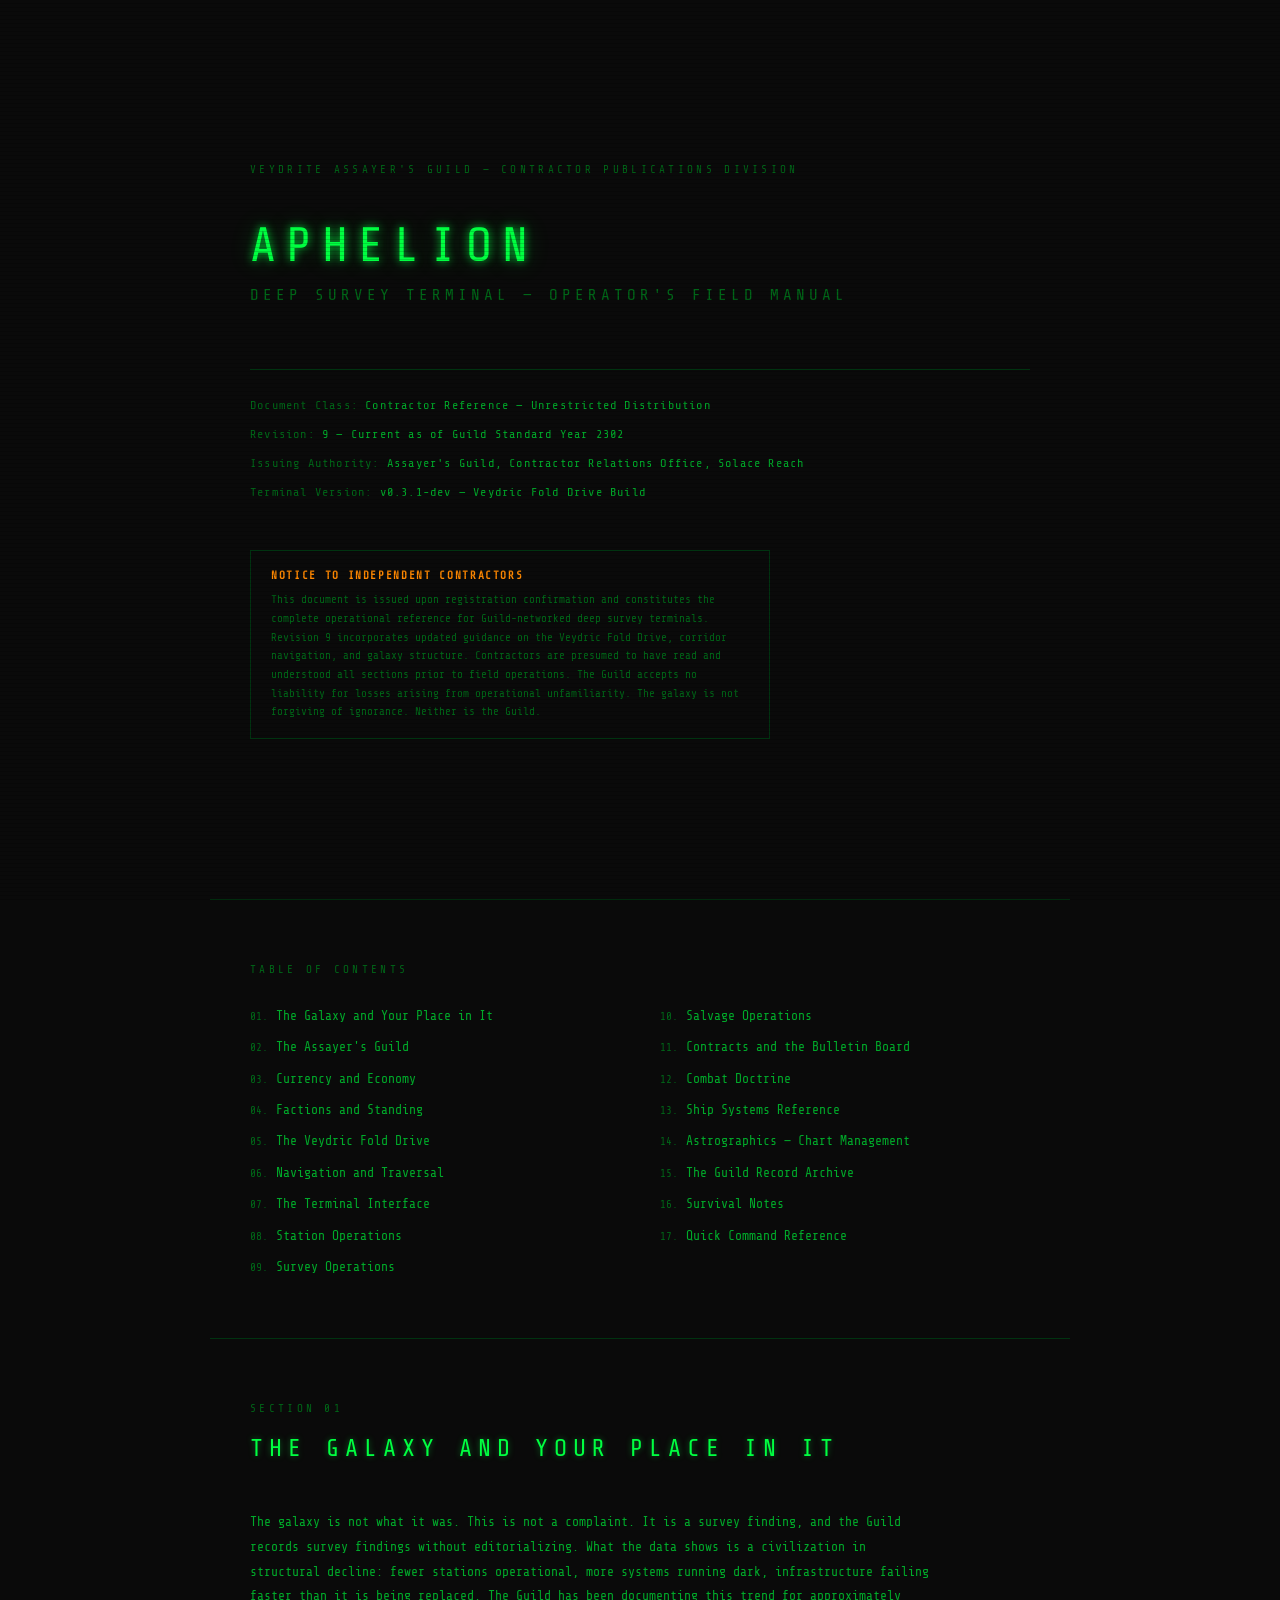
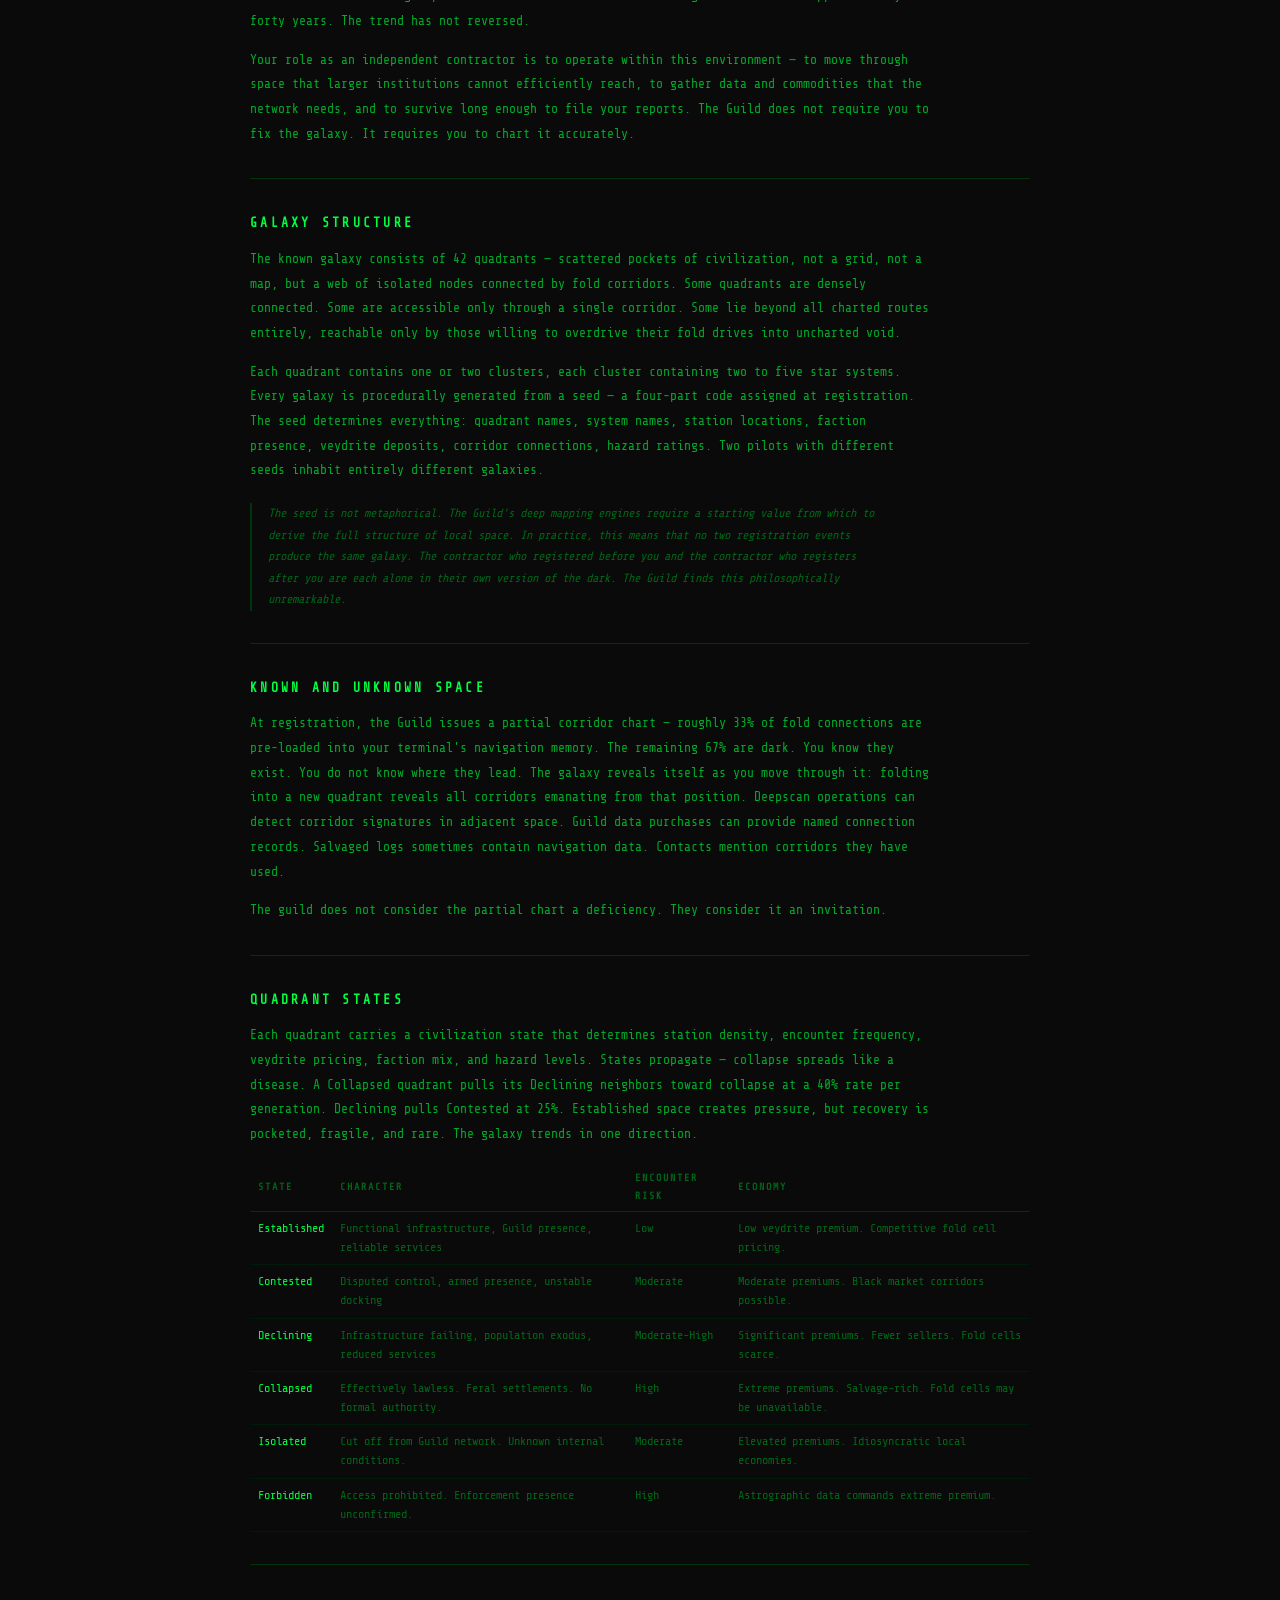
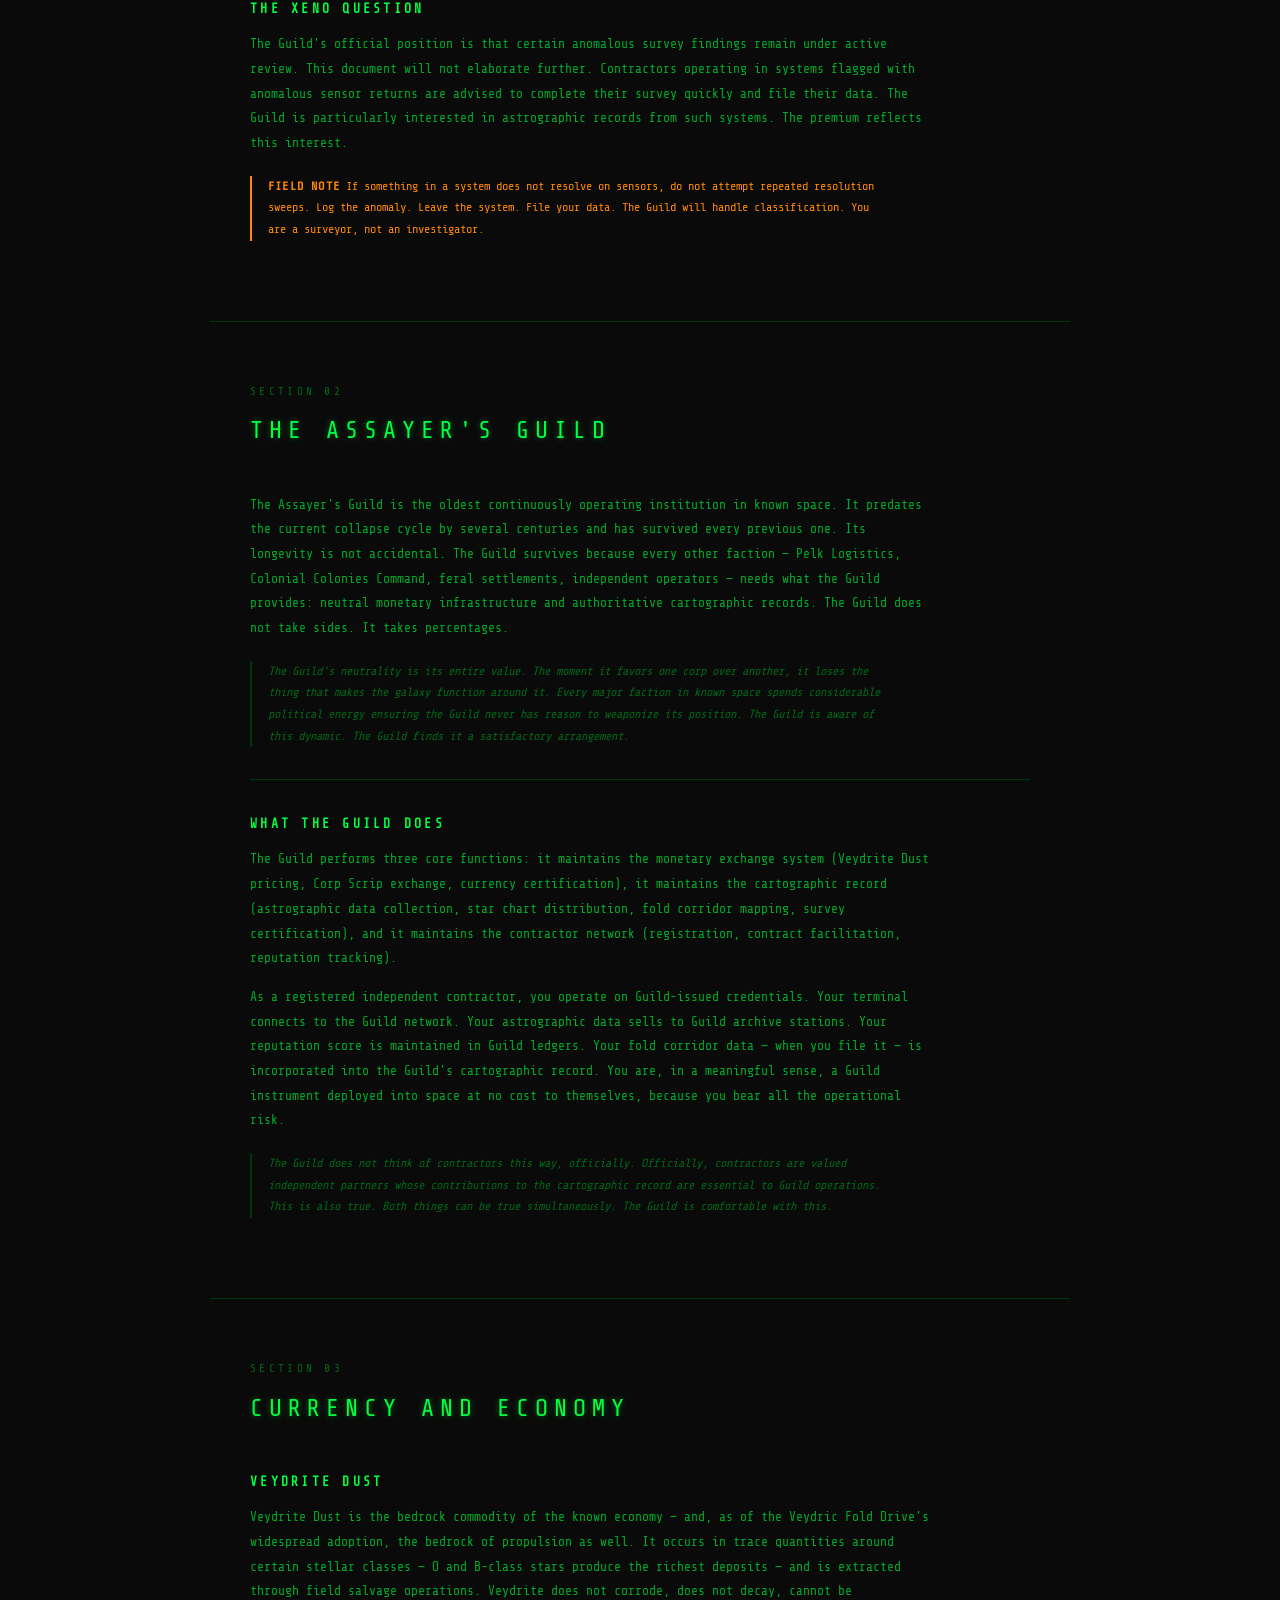
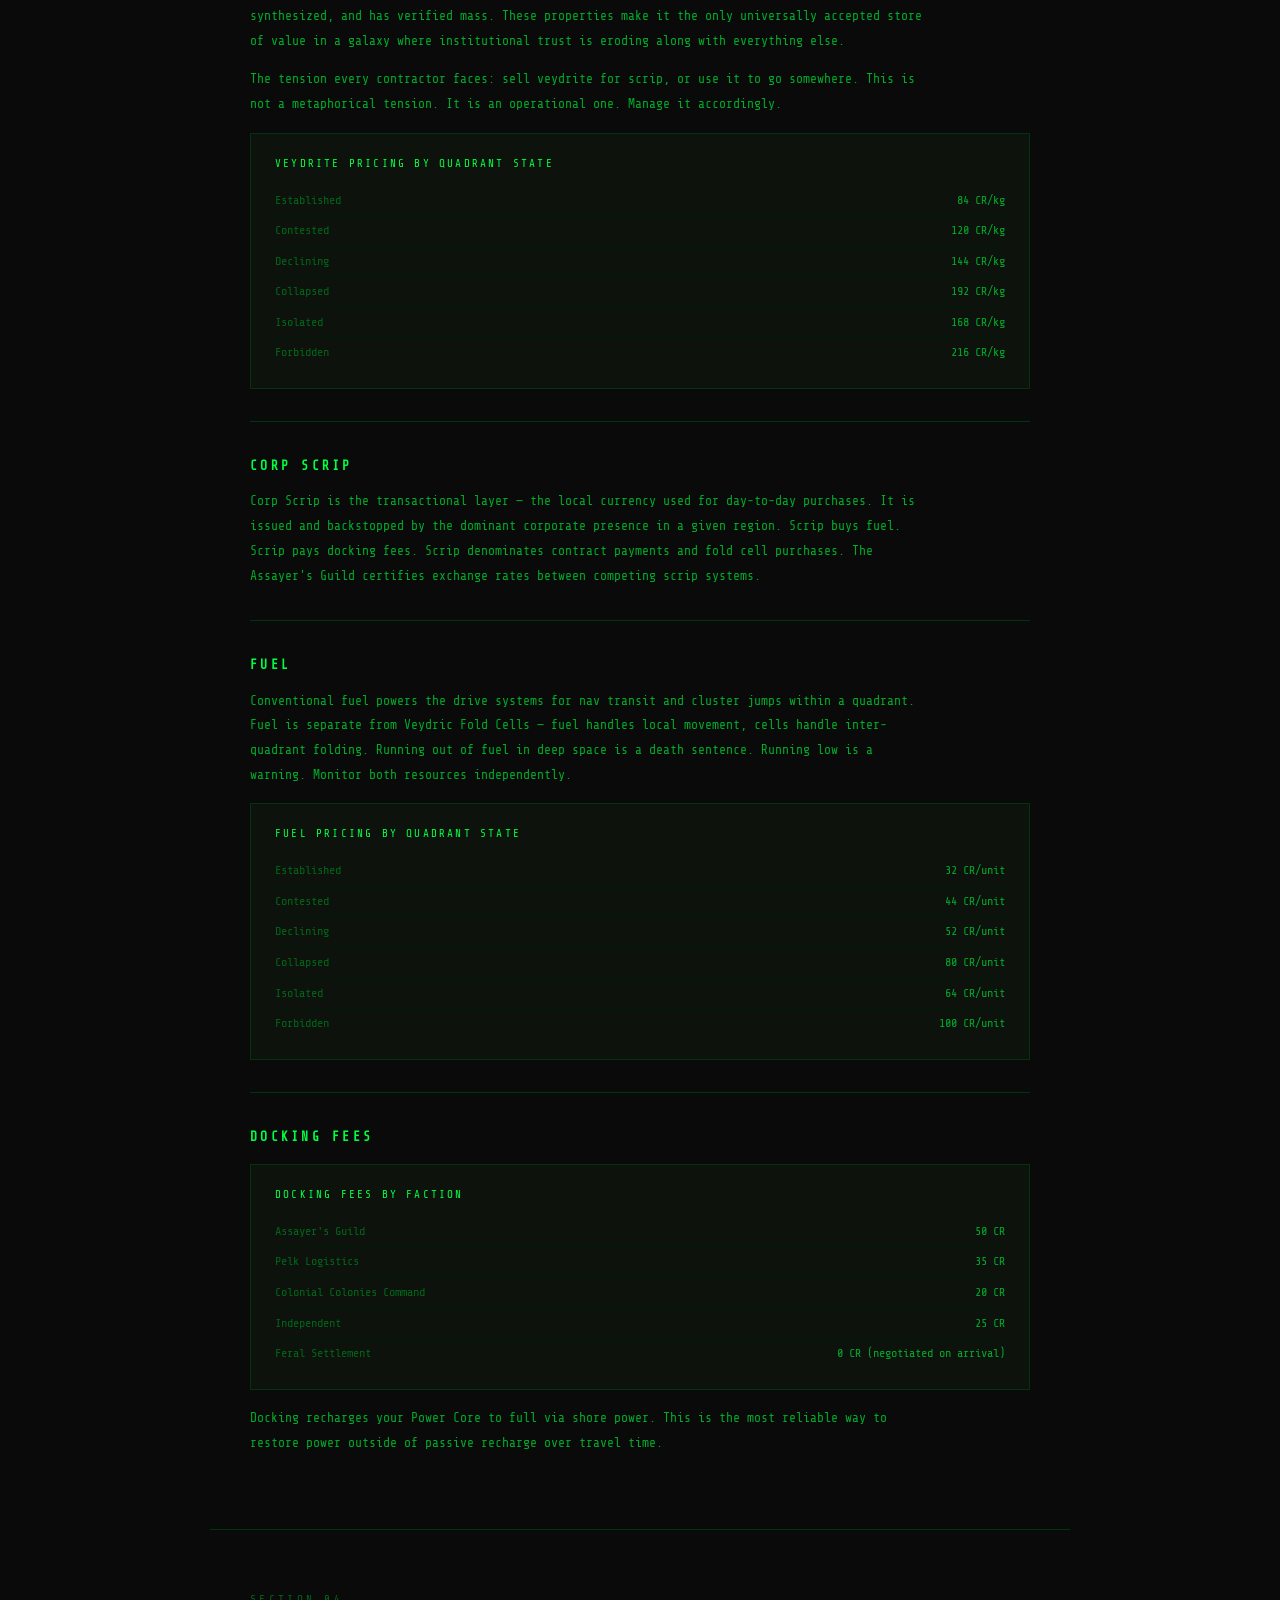
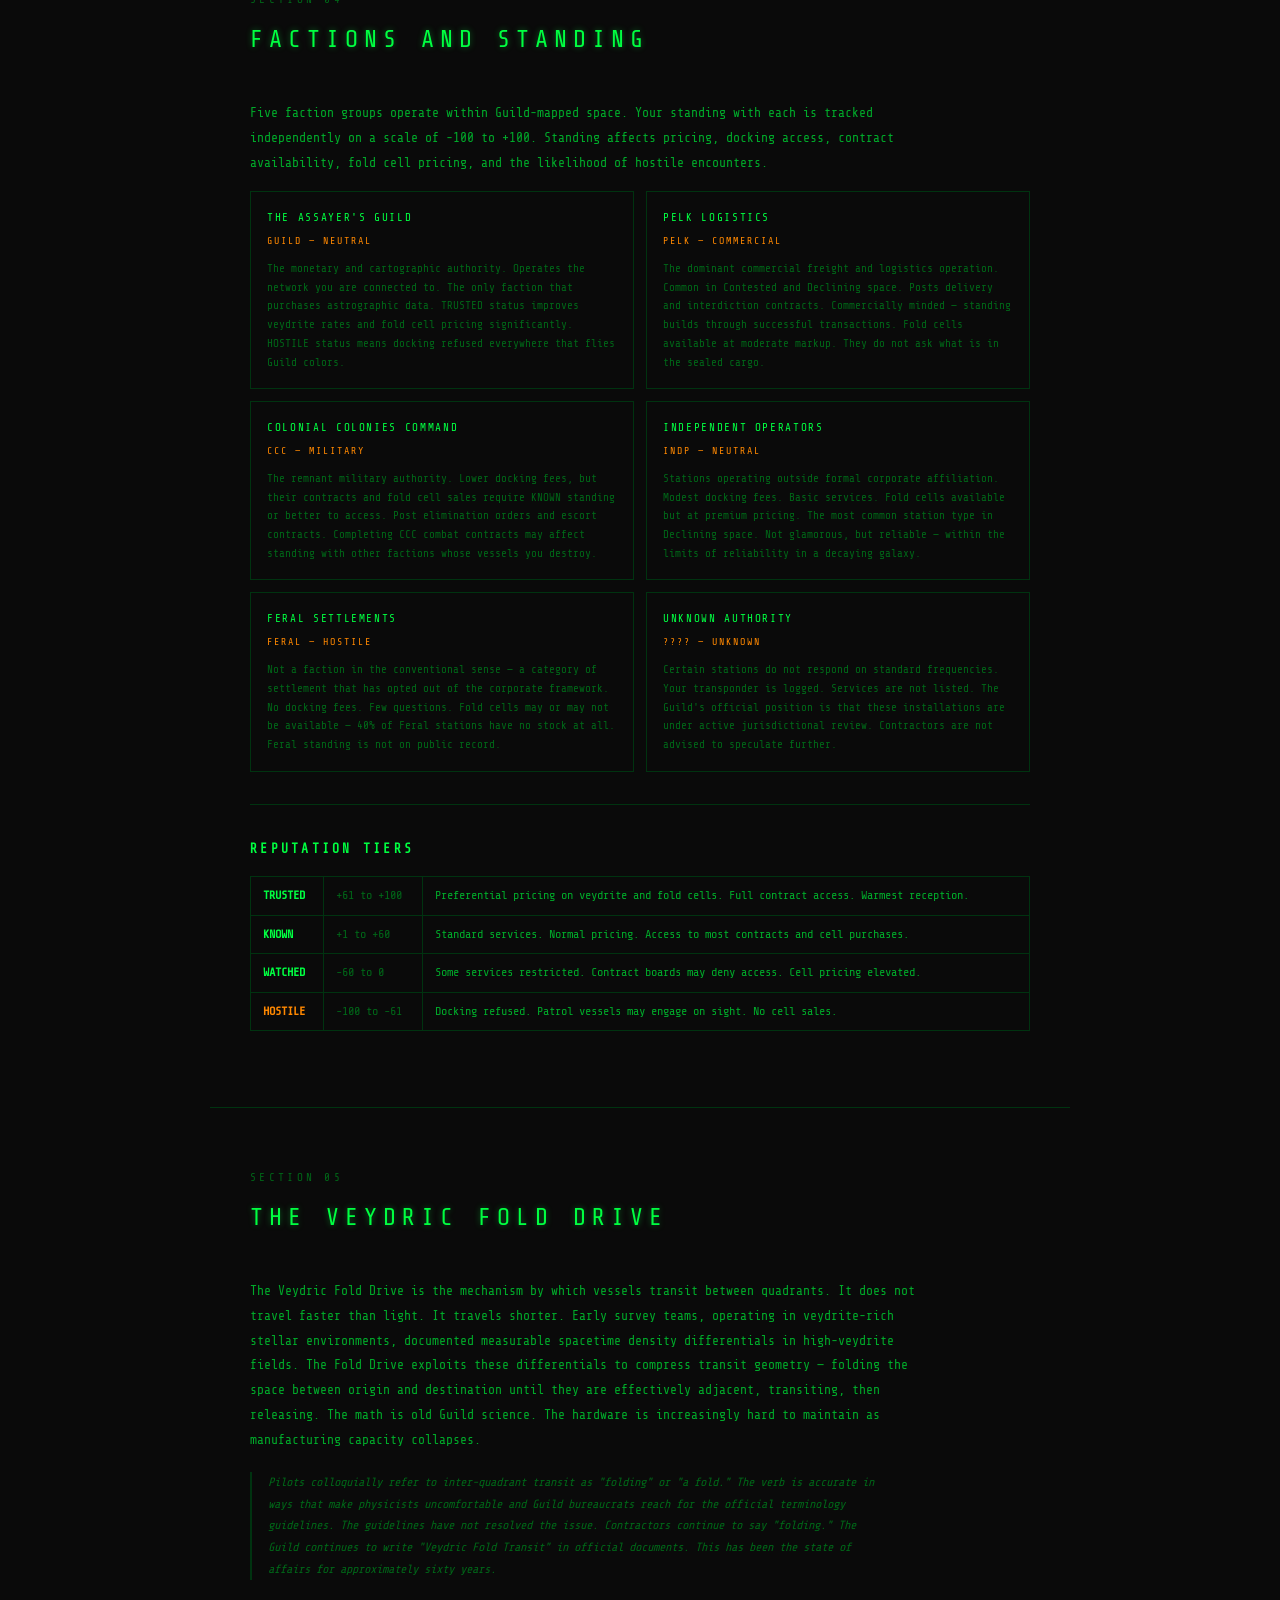
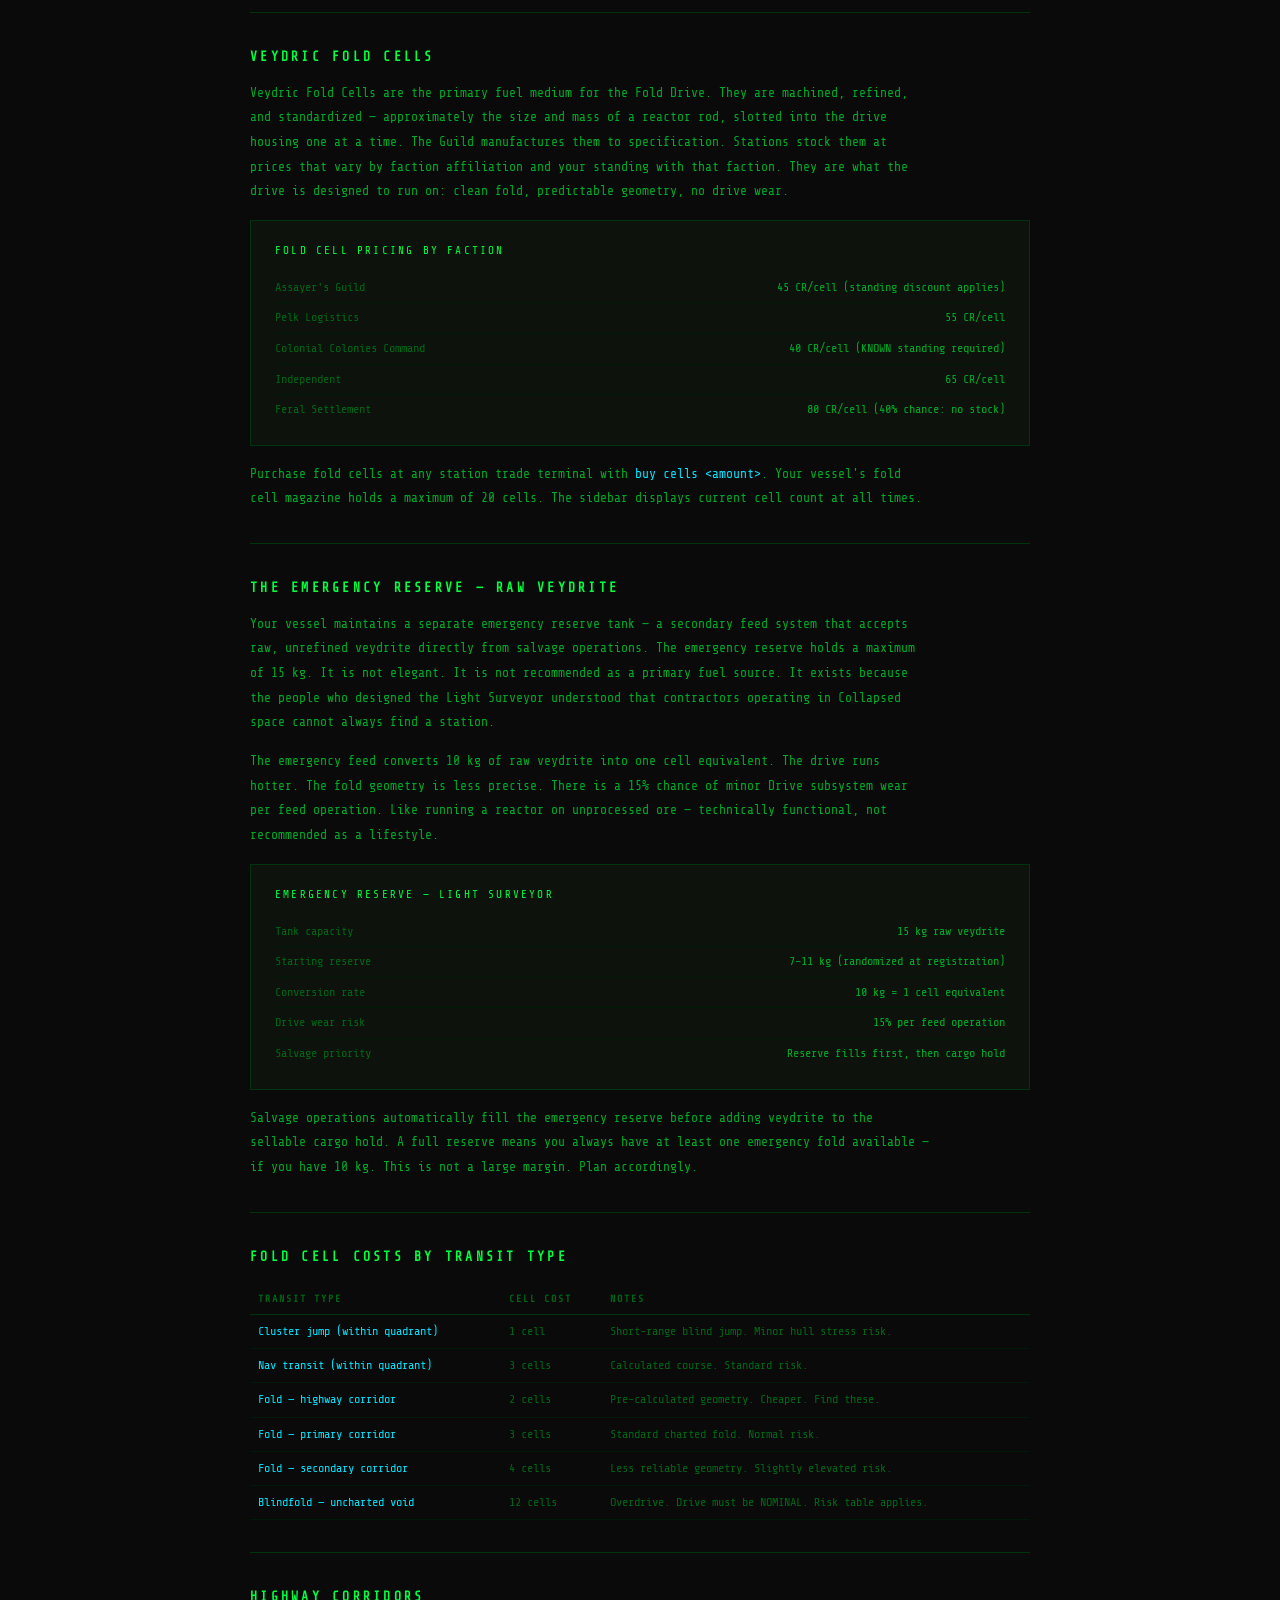
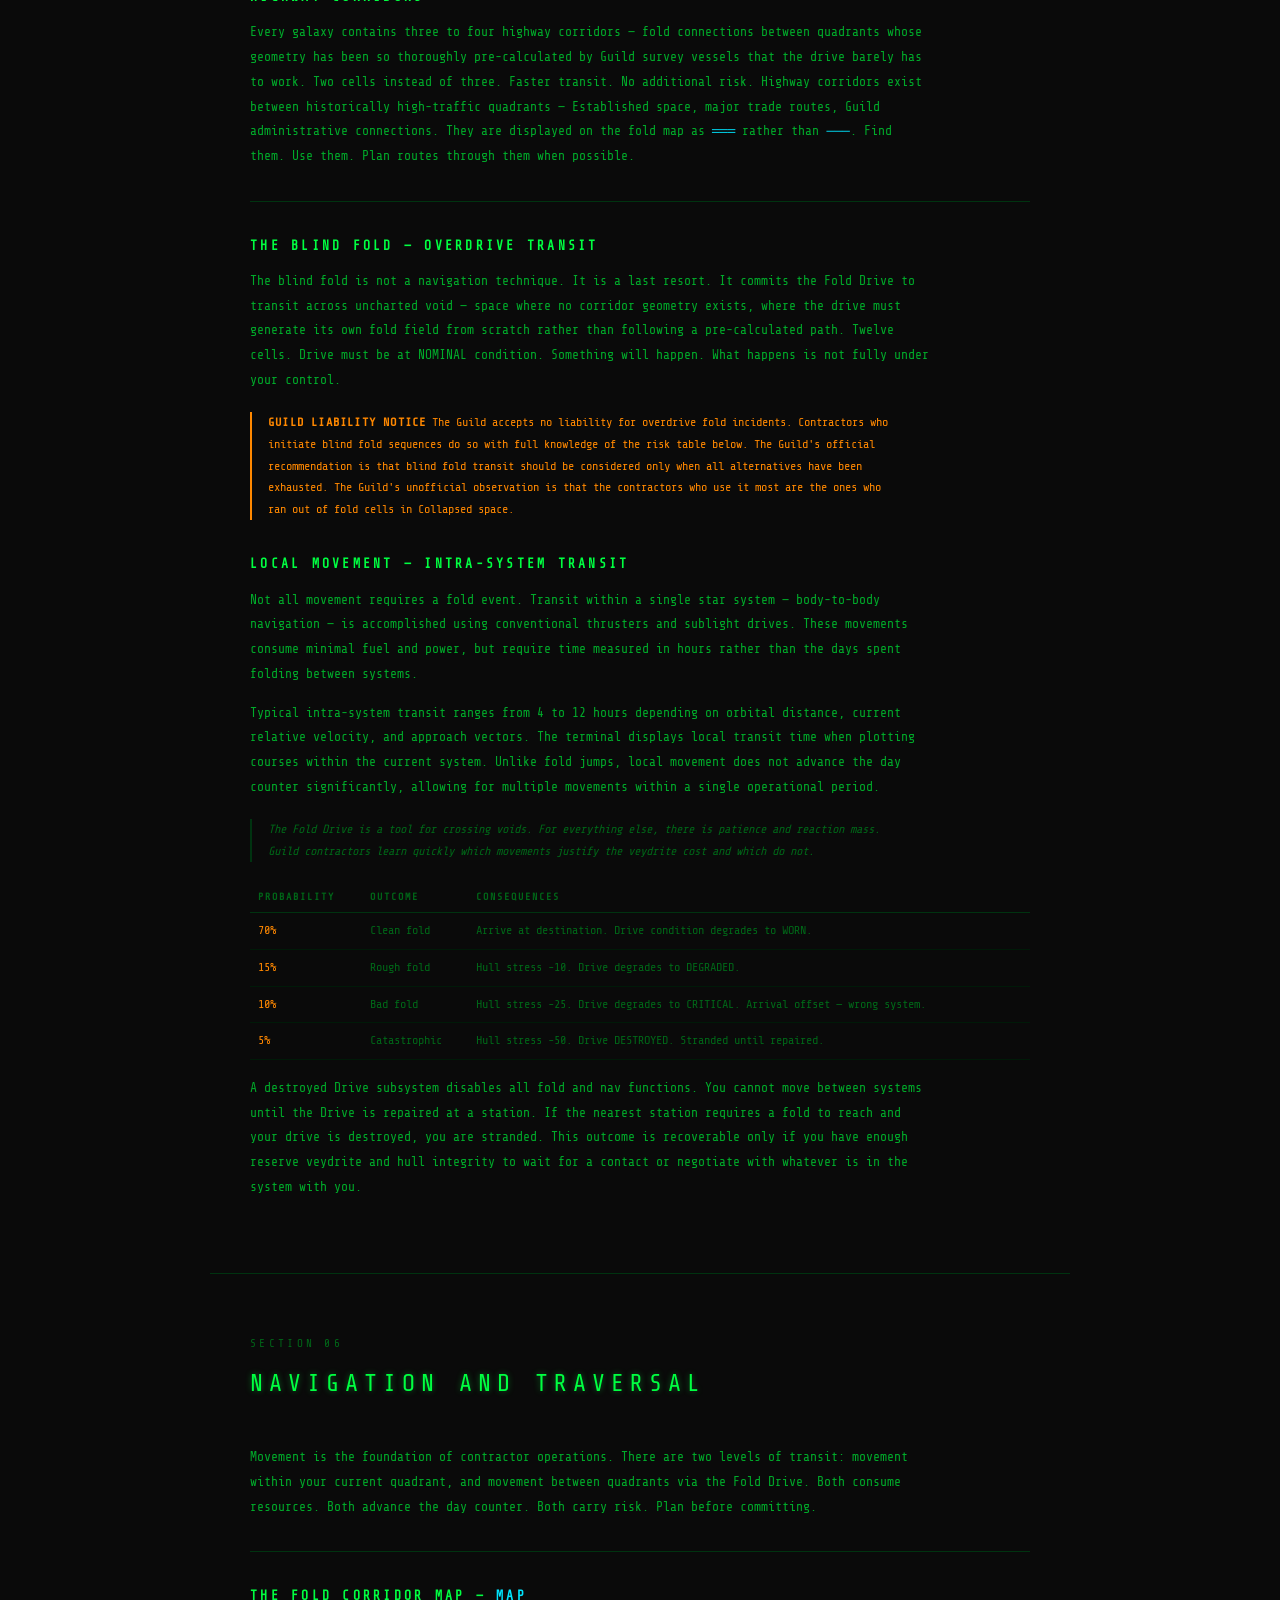
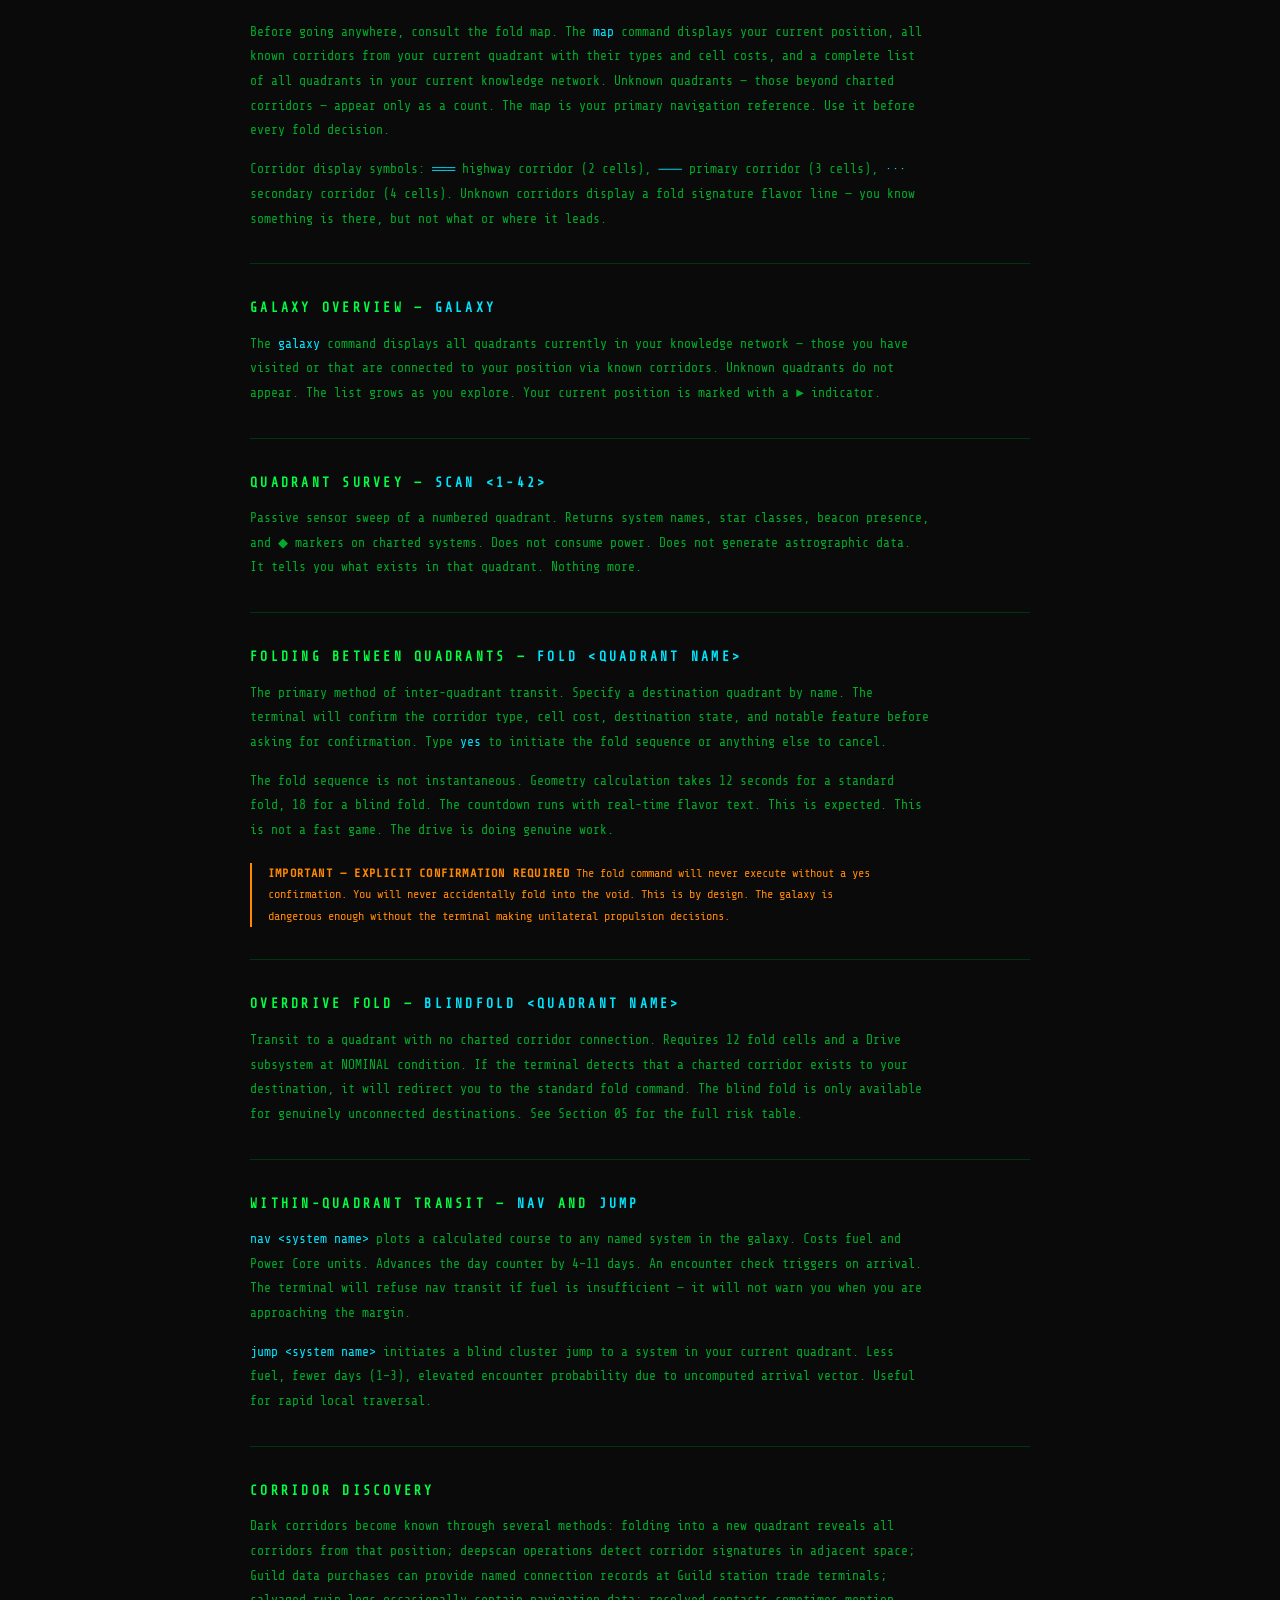
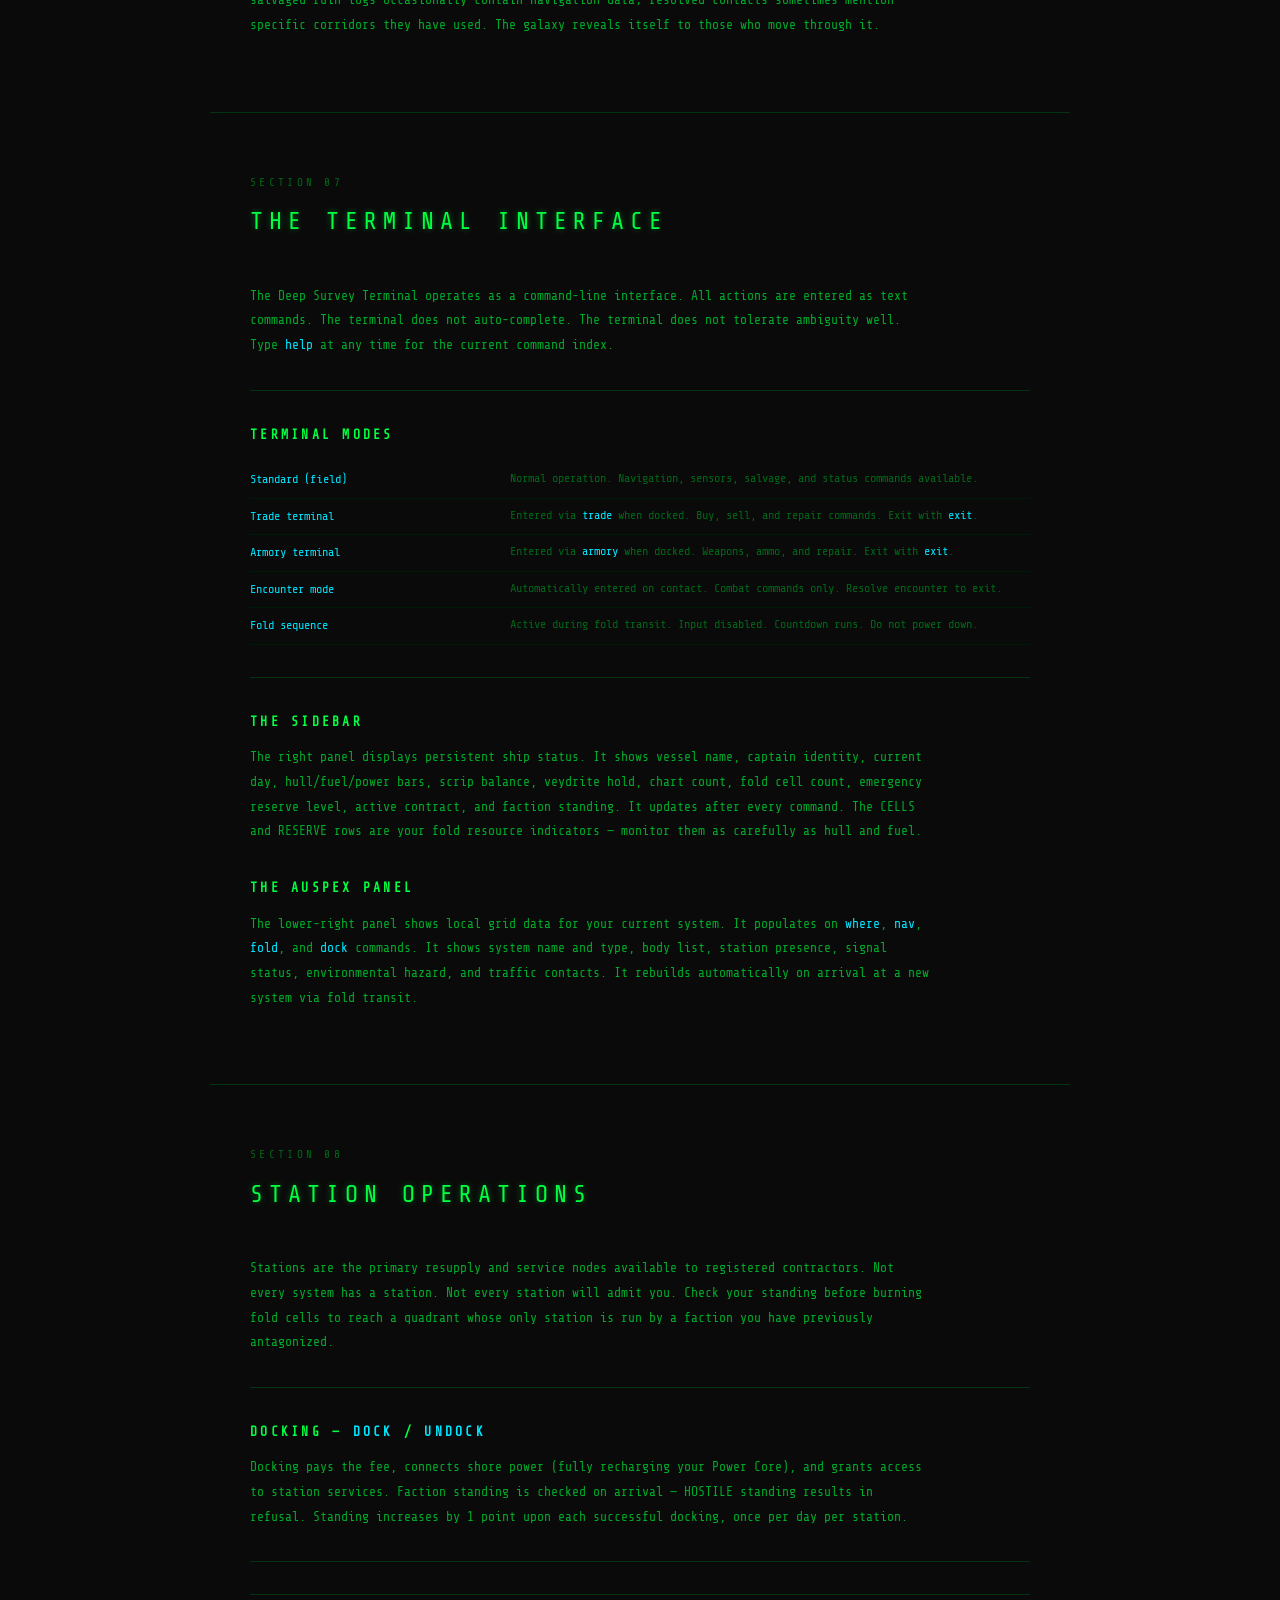
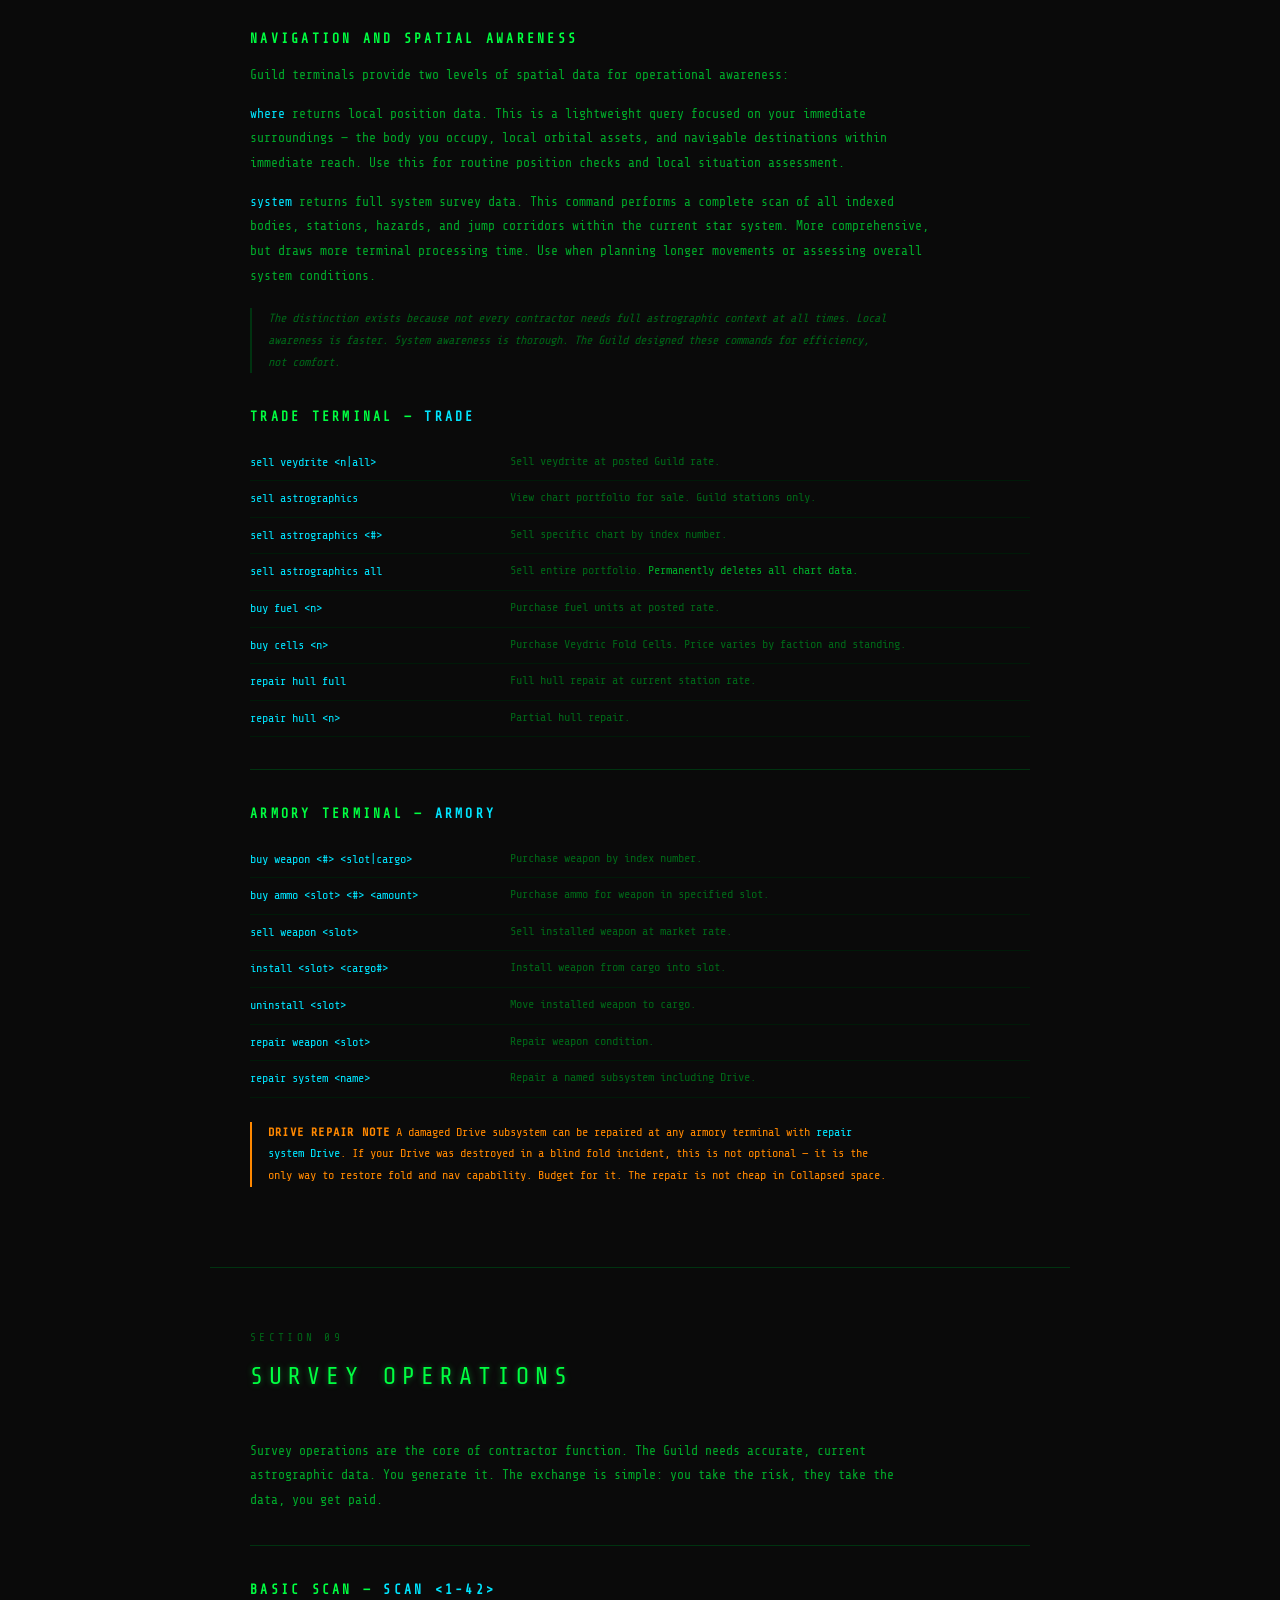
==== manual.html @ 3d6079e5 "Update manual.html" ====
<!DOCTYPE html>
<html lang="en">
<head>
  <meta charset="UTF-8">
  <meta name="viewport" content="width=device-width, initial-scale=1.0">
  <title>APHELION — Deep Survey Operator's Field Manual</title>
  <link rel="preconnect" href="https://fonts.googleapis.com">
  <link rel="icon" type="image/png" href="https://t1ckles.github.io/aphelion/flavicon.png">
  <link href="https://fonts.googleapis.com/css2?family=Share+Tech+Mono&family=Share+Tech&display=swap" rel="stylesheet">
  <style>
    :root {
      --green:       #00ff41;
      --green-mid:   #00aa2a;
      --green-dim:   #006618;
      --green-dark:  #003310;
      --green-deep:  #001a08;
      --orange:      #ff8800;
      --cyan:        #00e5ff;
      --white:       #ffffff;
      --bg:          #0a0a0a;
      --bg-card:     #0d120d;
    }

    * { margin: 0; padding: 0; box-sizing: border-box; }

    html { scroll-behavior: smooth; }

    body {
      background: var(--bg);
      color: var(--green-mid);
      font-family: 'Share Tech Mono', 'Courier New', monospace;
      font-size: 14px;
      line-height: 1.8;
      padding: 0;
      animation: flicker 12s infinite;
    }

    @keyframes flicker {
      0%,91%,95%,100% { opacity: 1; }
      92% { opacity: 0.96; }
      94% { opacity: 0.98; }
    }

    body::after {
      content: '';
      position: fixed;
      top: 0; left: 0;
      width: 100%; height: 100%;
      pointer-events: none;
      z-index: 9999;
      background: repeating-linear-gradient(
        to bottom,
        transparent 0px, transparent 3px,
        rgba(0,0,0,0.15) 3px, rgba(0,0,0,0.15) 4px
      );
    }

    .page {
      max-width: 860px;
      margin: 0 auto;
      padding: 60px 40px;
    }

    .cover {
      min-height: 100vh;
      display: flex;
      flex-direction: column;
      justify-content: center;
      align-items: flex-start;
      border-bottom: 1px solid var(--green-dark);
      padding: 80px 40px;
      max-width: 860px;
      margin: 0 auto;
    }

    .cover-seal {
      font-size: 11px;
      letter-spacing: 0.3em;
      color: var(--green-dim);
      margin-bottom: 40px;
      text-transform: uppercase;
    }

    .cover-title {
      font-size: 48px;
      letter-spacing: 10px;
      color: var(--green);
      text-shadow:
        0 0 8px rgba(0,255,65,0.8),
        0 0 24px rgba(0,255,65,0.3);
      margin-bottom: 8px;
      line-height: 1.1;
    }

    .cover-subtitle {
      font-size: 16px;
      letter-spacing: 4px;
      color: var(--green-dim);
      margin-bottom: 60px;
    }

    .cover-meta {
      border-top: 1px solid var(--green-dark);
      padding-top: 24px;
      width: 100%;
    }

    .cover-meta p {
      font-size: 12px;
      color: var(--green-dim);
      letter-spacing: 0.1em;
      margin-bottom: 6px;
    }

    .cover-meta p span { color: var(--green-mid); }

    .cover-warning {
      margin-top: 40px;
      border: 1px solid var(--green-dark);
      padding: 16px 20px;
      font-size: 11px;
      color: var(--green-dim);
      line-height: 1.7;
      max-width: 520px;
    }

    .cover-warning strong {
      color: var(--orange);
      display: block;
      margin-bottom: 6px;
      letter-spacing: 0.15em;
    }

    .toc {
      border-bottom: 1px solid var(--green-dark);
      padding: 60px 40px;
      max-width: 860px;
      margin: 0 auto;
    }

    .toc-title {
      font-size: 11px;
      letter-spacing: 0.3em;
      color: var(--green-dim);
      margin-bottom: 24px;
    }

    .toc-list {
      list-style: none;
      columns: 2;
      column-gap: 40px;
    }

    .toc-list li { margin-bottom: 8px; }

    .toc-list a {
      color: var(--green-mid);
      text-decoration: none;
      font-size: 13px;
      display: flex;
      align-items: baseline;
      gap: 8px;
      transition: color 0.2s;
    }

    .toc-list a:hover { color: var(--green); }

    .toc-list .toc-num {
      color: var(--green-dim);
      font-size: 11px;
      flex-shrink: 0;
    }

    .section {
      max-width: 860px;
      margin: 0 auto;
      padding: 60px 40px;
      border-bottom: 1px solid var(--green-dark);
    }

    .section-header { margin-bottom: 40px; }

    .section-num {
      font-size: 11px;
      letter-spacing: 0.3em;
      color: var(--green-dim);
      margin-bottom: 8px;
    }

    .section-title {
      font-size: 24px;
      letter-spacing: 6px;
      color: var(--green);
      text-shadow: 0 0 6px rgba(0,255,65,0.4);
    }

    .section-divider {
      border-top: 1px solid var(--green-dark);
      margin: 32px 0;
    }

    h3 {
      font-size: 13px;
      letter-spacing: 0.25em;
      color: var(--green);
      margin: 32px 0 12px;
      text-transform: uppercase;
    }

    h4 {
      font-size: 12px;
      letter-spacing: 0.15em;
      color: var(--orange);
      margin: 24px 0 8px;
      text-transform: uppercase;
    }

    p {
      color: var(--green-mid);
      margin-bottom: 14px;
      font-size: 13px;
      line-height: 1.9;
      max-width: 680px;
    }

    .lore {
      color: var(--green-dim);
      font-style: italic;
      border-left: 2px solid var(--green-dark);
      padding-left: 16px;
      margin: 20px 0;
      font-size: 12px;
      line-height: 1.8;
      max-width: 640px;
    }

    .warning {
      color: var(--orange);
      border-left: 2px solid var(--orange);
      padding-left: 16px;
      margin: 20px 0;
      font-size: 12px;
      line-height: 1.8;
      max-width: 640px;
    }

    .warning strong { color: var(--orange); letter-spacing: 0.1em; }

    .cmd-table {
      width: 100%;
      border-collapse: collapse;
      margin: 16px 0 24px;
      font-size: 12px;
    }

    .cmd-table tr { border-bottom: 1px solid var(--green-deep); }

    .cmd-table td {
      padding: 7px 0;
      vertical-align: top;
    }

    .cmd-table .cmd {
      color: var(--cyan);
      width: 260px;
      padding-right: 20px;
      white-space: nowrap;
    }

    .cmd-table .desc {
      color: var(--green-dim);
      line-height: 1.6;
    }

    .cmd-table .desc em {
      color: var(--green-mid);
      font-style: normal;
    }

    .stat-block {
      background: var(--bg-card);
      border: 1px solid var(--green-dark);
      padding: 20px 24px;
      margin: 16px 0;
      font-size: 12px;
    }

    .stat-block .stat-title {
      color: var(--green);
      letter-spacing: 0.2em;
      font-size: 11px;
      margin-bottom: 12px;
      text-transform: uppercase;
    }

    .stat-row {
      display: flex;
      justify-content: space-between;
      padding: 4px 0;
      border-bottom: 1px solid var(--green-deep);
      color: var(--green-dim);
    }

    .stat-row:last-child { border-bottom: none; }
    .stat-row span:last-child { color: var(--green-mid); }

    .faction-grid {
      display: grid;
      grid-template-columns: 1fr 1fr;
      gap: 12px;
      margin: 16px 0;
    }

    .faction-card {
      border: 1px solid var(--green-dark);
      padding: 16px;
      font-size: 12px;
    }

    .faction-card .faction-name {
      color: var(--green);
      letter-spacing: 0.15em;
      font-size: 11px;
      margin-bottom: 4px;
      text-transform: uppercase;
    }

    .faction-card .faction-short {
      color: var(--orange);
      font-size: 10px;
      letter-spacing: 0.2em;
      margin-bottom: 10px;
    }

    .faction-card p {
      font-size: 11px;
      color: var(--green-dim);
      margin: 0;
      max-width: none;
      line-height: 1.7;
    }

    .rep-table {
      width: 100%;
      border-collapse: collapse;
      margin: 16px 0;
      font-size: 12px;
    }

    .rep-table td {
      padding: 8px 12px;
      border: 1px solid var(--green-dark);
      vertical-align: top;
    }

    .rep-table .rep-tier { color: var(--green); font-weight: bold; }
    .rep-table .rep-range { color: var(--green-dim); }
    .rep-table .rep-effect { color: var(--green-mid); }

    .ammo-table {
      width: 100%;
      border-collapse: collapse;
      margin: 16px 0;
      font-size: 12px;
    }

    .ammo-table th {
      text-align: left;
      color: var(--green-dim);
      font-size: 10px;
      letter-spacing: 0.2em;
      padding: 6px 8px;
      border-bottom: 1px solid var(--green-dark);
      text-transform: uppercase;
    }

    .ammo-table td {
      padding: 7px 8px;
      border-bottom: 1px solid var(--green-deep);
      color: var(--green-dim);
      vertical-align: top;
    }

    .ammo-table td:first-child { color: var(--cyan); }

    .state-table {
      width: 100%;
      border-collapse: collapse;
      margin: 16px 0;
      font-size: 12px;
    }

    .state-table th {
      text-align: left;
      color: var(--green-dim);
      font-size: 10px;
      letter-spacing: 0.2em;
      padding: 6px 8px;
      border-bottom: 1px solid var(--green-dark);
      text-transform: uppercase;
    }

    .state-table td {
      padding: 7px 8px;
      border-bottom: 1px solid var(--green-deep);
      color: var(--green-dim);
      vertical-align: top;
      line-height: 1.6;
    }

    .state-table td:first-child { color: var(--green); }

    .fold-table {
      width: 100%;
      border-collapse: collapse;
      margin: 16px 0;
      font-size: 12px;
    }

    .fold-table th {
      text-align: left;
      color: var(--green-dim);
      font-size: 10px;
      letter-spacing: 0.2em;
      padding: 6px 8px;
      border-bottom: 1px solid var(--green-dark);
      text-transform: uppercase;
    }

    .fold-table td {
      padding: 7px 8px;
      border-bottom: 1px solid var(--green-deep);
      color: var(--green-dim);
      vertical-align: top;
      line-height: 1.6;
    }

    .fold-table td:first-child { color: var(--cyan); }

    .risk-table {
      width: 100%;
      border-collapse: collapse;
      margin: 16px 0;
      font-size: 12px;
    }

    .risk-table th {
      text-align: left;
      color: var(--green-dim);
      font-size: 10px;
      letter-spacing: 0.2em;
      padding: 6px 8px;
      border-bottom: 1px solid var(--green-dark);
      text-transform: uppercase;
    }

    .risk-table td {
      padding: 7px 8px;
      border-bottom: 1px solid var(--green-deep);
      color: var(--green-dim);
      vertical-align: top;
    }

    .risk-table td:first-child { color: var(--orange); }

    .manual-footer {
      max-width: 860px;
      margin: 0 auto;
      padding: 40px 40px;
      font-size: 11px;
      color: var(--green-dark);
      letter-spacing: 0.1em;
      line-height: 2;
    }

    code {
      color: var(--cyan);
      font-family: 'Share Tech Mono', monospace;
    }

    [id] { scroll-margin-top: 40px; }
  </style>
</head>
<body>

<!-- ═══════════════════════════════════════════ COVER -->

<div class="cover">
  <div class="cover-seal">VEYDRITE ASSAYER'S GUILD — CONTRACTOR PUBLICATIONS DIVISION</div>
  <div class="cover-title">APHELION</div>
  <div class="cover-subtitle">DEEP SURVEY TERMINAL — OPERATOR'S FIELD MANUAL</div>
  <div class="cover-meta">
    <p>Document Class: <span>Contractor Reference — Unrestricted Distribution</span></p>
    <p>Revision: <span>9 — Current as of Guild Standard Year 2302</span></p>
    <p>Issuing Authority: <span>Assayer's Guild, Contractor Relations Office, Solace Reach</span></p>
    <p>Terminal Version: <span>v0.3.1-dev — Veydric Fold Drive Build</span></p>
  </div>
  <div class="cover-warning">
    <strong>NOTICE TO INDEPENDENT CONTRACTORS</strong>
    This document is issued upon registration confirmation and constitutes the complete operational reference for Guild-networked deep survey terminals. Revision 9 incorporates updated guidance on the Veydric Fold Drive, corridor navigation, and galaxy structure. Contractors are presumed to have read and understood all sections prior to field operations. The Guild accepts no liability for losses arising from operational unfamiliarity. The galaxy is not forgiving of ignorance. Neither is the Guild.
  </div>
</div>

<!-- ═══════════════════════════════════════════ TOC -->

<div class="toc">
  <div class="toc-title">TABLE OF CONTENTS</div>
  <ul class="toc-list">
    <li><a href="#s1"><span class="toc-num">01.</span> The Galaxy and Your Place in It</a></li>
    <li><a href="#s2"><span class="toc-num">02.</span> The Assayer's Guild</a></li>
    <li><a href="#s3"><span class="toc-num">03.</span> Currency and Economy</a></li>
    <li><a href="#s4"><span class="toc-num">04.</span> Factions and Standing</a></li>
    <li><a href="#s5"><span class="toc-num">05.</span> The Veydric Fold Drive</a></li>
    <li><a href="#s6"><span class="toc-num">06.</span> Navigation and Traversal</a></li>
    <li><a href="#s7"><span class="toc-num">07.</span> The Terminal Interface</a></li>
    <li><a href="#s8"><span class="toc-num">08.</span> Station Operations</a></li>
    <li><a href="#s9"><span class="toc-num">09.</span> Survey Operations</a></li>
    <li><a href="#s10"><span class="toc-num">10.</span> Salvage Operations</a></li>
    <li><a href="#s11"><span class="toc-num">11.</span> Contracts and the Bulletin Board</a></li>
    <li><a href="#s12"><span class="toc-num">12.</span> Combat Doctrine</a></li>
    <li><a href="#s13"><span class="toc-num">13.</span> Ship Systems Reference</a></li>
    <li><a href="#s14"><span class="toc-num">14.</span> Astrographics — Chart Management</a></li>
    <li><a href="#s15"><span class="toc-num">15.</span> The Guild Record Archive</a></li>
    <li><a href="#s16"><span class="toc-num">16.</span> Survival Notes</a></li>
    <li><a href="#s17"><span class="toc-num">17.</span> Quick Command Reference</a></li>
  </ul>
</div>

<!-- ═══════════════════════════════════════════ S1: THE GALAXY -->

<div class="section" id="s1">
  <div class="section-header">
    <div class="section-num">SECTION 01</div>
    <div class="section-title">THE GALAXY AND YOUR PLACE IN IT</div>
  </div>

  <p>The galaxy is not what it was. This is not a complaint. It is a survey finding, and the Guild records survey findings without editorializing. What the data shows is a civilization in structural decline: fewer stations operational, more systems running dark, infrastructure failing faster than it is being replaced. The Guild has been documenting this trend for approximately forty years. The trend has not reversed.</p>

  <p>Your role as an independent contractor is to operate within this environment — to move through space that larger institutions cannot efficiently reach, to gather data and commodities that the network needs, and to survive long enough to file your reports. The Guild does not require you to fix the galaxy. It requires you to chart it accurately.</p>

  <div class="section-divider"></div>

  <h3>Galaxy Structure</h3>

  <p>The known galaxy consists of 42 quadrants — scattered pockets of civilization, not a grid, not a map, but a web of isolated nodes connected by fold corridors. Some quadrants are densely connected. Some are accessible only through a single corridor. Some lie beyond all charted routes entirely, reachable only by those willing to overdrive their fold drives into uncharted void.</p>

  <p>Each quadrant contains one or two clusters, each cluster containing two to five star systems. Every galaxy is procedurally generated from a seed — a four-part code assigned at registration. The seed determines everything: quadrant names, system names, station locations, faction presence, veydrite deposits, corridor connections, hazard ratings. Two pilots with different seeds inhabit entirely different galaxies.</p>

  <div class="lore">The seed is not metaphorical. The Guild's deep mapping engines require a starting value from which to derive the full structure of local space. In practice, this means that no two registration events produce the same galaxy. The contractor who registered before you and the contractor who registers after you are each alone in their own version of the dark. The Guild finds this philosophically unremarkable.</div>

  <div class="section-divider"></div>

  <h3>Known and Unknown Space</h3>

  <p>At registration, the Guild issues a partial corridor chart — roughly 33% of fold connections are pre-loaded into your terminal's navigation memory. The remaining 67% are dark. You know they exist. You do not know where they lead. The galaxy reveals itself as you move through it: folding into a new quadrant reveals all corridors emanating from that position. Deepscan operations can detect corridor signatures in adjacent space. Guild data purchases can provide named connection records. Salvaged logs sometimes contain navigation data. Contacts mention corridors they have used.</p>

  <p>The guild does not consider the partial chart a deficiency. They consider it an invitation.</p>

  <div class="section-divider"></div>

  <h3>Quadrant States</h3>

  <p>Each quadrant carries a civilization state that determines station density, encounter frequency, veydrite pricing, faction mix, and hazard levels. States propagate — collapse spreads like a disease. A Collapsed quadrant pulls its Declining neighbors toward collapse at a 40% rate per generation. Declining pulls Contested at 25%. Established space creates pressure, but recovery is pocketed, fragile, and rare. The galaxy trends in one direction.</p>

  <table class="state-table">
    <tr>
      <th>State</th><th>Character</th><th>Encounter Risk</th><th>Economy</th>
    </tr>
    <tr>
      <td>Established</td>
      <td>Functional infrastructure, Guild presence, reliable services</td>
      <td>Low</td>
      <td>Low veydrite premium. Competitive fold cell pricing.</td>
    </tr>
    <tr>
      <td>Contested</td>
      <td>Disputed control, armed presence, unstable docking</td>
      <td>Moderate</td>
      <td>Moderate premiums. Black market corridors possible.</td>
    </tr>
    <tr>
      <td>Declining</td>
      <td>Infrastructure failing, population exodus, reduced services</td>
      <td>Moderate-High</td>
      <td>Significant premiums. Fewer sellers. Fold cells scarce.</td>
    </tr>
    <tr>
      <td>Collapsed</td>
      <td>Effectively lawless. Feral settlements. No formal authority.</td>
      <td>High</td>
      <td>Extreme premiums. Salvage-rich. Fold cells may be unavailable.</td>
    </tr>
    <tr>
      <td>Isolated</td>
      <td>Cut off from Guild network. Unknown internal conditions.</td>
      <td>Moderate</td>
      <td>Elevated premiums. Idiosyncratic local economies.</td>
    </tr>
    <tr>
      <td>Forbidden</td>
      <td>Access prohibited. Enforcement presence unconfirmed.</td>
      <td>High</td>
      <td>Astrographic data commands extreme premium.</td>
    </tr>
  </table>

  <div class="section-divider"></div>

  <h3>The Xeno Question</h3>

  <p>The Guild's official position is that certain anomalous survey findings remain under active review. This document will not elaborate further. Contractors operating in systems flagged with anomalous sensor returns are advised to complete their survey quickly and file their data. The Guild is particularly interested in astrographic records from such systems. The premium reflects this interest.</p>

  <div class="warning">
    <strong>FIELD NOTE</strong>
    If something in a system does not resolve on sensors, do not attempt repeated resolution sweeps. Log the anomaly. Leave the system. File your data. The Guild will handle classification. You are a surveyor, not an investigator.
  </div>

</div>

<!-- ═══════════════════════════════════════════ S2: THE GUILD -->

<div class="section" id="s2">
  <div class="section-header">
    <div class="section-num">SECTION 02</div>
    <div class="section-title">THE ASSAYER'S GUILD</div>
  </div>

  <p>The Assayer's Guild is the oldest continuously operating institution in known space. It predates the current collapse cycle by several centuries and has survived every previous one. Its longevity is not accidental. The Guild survives because every other faction — Pelk Logistics, Colonial Colonies Command, feral settlements, independent operators — needs what the Guild provides: neutral monetary infrastructure and authoritative cartographic records. The Guild does not take sides. It takes percentages.</p>

  <div class="lore">The Guild's neutrality is its entire value. The moment it favors one corp over another, it loses the thing that makes the galaxy function around it. Every major faction in known space spends considerable political energy ensuring the Guild never has reason to weaponize its position. The Guild is aware of this dynamic. The Guild finds it a satisfactory arrangement.</div>

  <div class="section-divider"></div>

  <h3>What the Guild Does</h3>

  <p>The Guild performs three core functions: it maintains the monetary exchange system (Veydrite Dust pricing, Corp Scrip exchange, currency certification), it maintains the cartographic record (astrographic data collection, star chart distribution, fold corridor mapping, survey certification), and it maintains the contractor network (registration, contract facilitation, reputation tracking).</p>

  <p>As a registered independent contractor, you operate on Guild-issued credentials. Your terminal connects to the Guild network. Your astrographic data sells to Guild archive stations. Your reputation score is maintained in Guild ledgers. Your fold corridor data — when you file it — is incorporated into the Guild's cartographic record. You are, in a meaningful sense, a Guild instrument deployed into space at no cost to themselves, because you bear all the operational risk.</p>

  <div class="lore">The Guild does not think of contractors this way, officially. Officially, contractors are valued independent partners whose contributions to the cartographic record are essential to Guild operations. This is also true. Both things can be true simultaneously. The Guild is comfortable with this.</div>

</div>

<!-- ═══════════════════════════════════════════ S3: ECONOMY -->

<div class="section" id="s3">
  <div class="section-header">
    <div class="section-num">SECTION 03</div>
    <div class="section-title">CURRENCY AND ECONOMY</div>
  </div>

  <h3>Veydrite Dust</h3>

  <p>Veydrite Dust is the bedrock commodity of the known economy — and, as of the Veydric Fold Drive's widespread adoption, the bedrock of propulsion as well. It occurs in trace quantities around certain stellar classes — O and B-class stars produce the richest deposits — and is extracted through field salvage operations. Veydrite does not corrode, does not decay, cannot be synthesized, and has verified mass. These properties make it the only universally accepted store of value in a galaxy where institutional trust is eroding along with everything else.</p>

  <p>The tension every contractor faces: sell veydrite for scrip, or use it to go somewhere. This is not a metaphorical tension. It is an operational one. Manage it accordingly.</p>

  <div class="stat-block">
    <div class="stat-title">Veydrite Pricing by Quadrant State</div>
    <div class="stat-row"><span>Established</span><span>84 CR/kg</span></div>
    <div class="stat-row"><span>Contested</span><span>120 CR/kg</span></div>
    <div class="stat-row"><span>Declining</span><span>144 CR/kg</span></div>
    <div class="stat-row"><span>Collapsed</span><span>192 CR/kg</span></div>
    <div class="stat-row"><span>Isolated</span><span>168 CR/kg</span></div>
    <div class="stat-row"><span>Forbidden</span><span>216 CR/kg</span></div>
  </div>

  <div class="section-divider"></div>

  <h3>Corp Scrip</h3>

  <p>Corp Scrip is the transactional layer — the local currency used for day-to-day purchases. It is issued and backstopped by the dominant corporate presence in a given region. Scrip buys fuel. Scrip pays docking fees. Scrip denominates contract payments and fold cell purchases. The Assayer's Guild certifies exchange rates between competing scrip systems.</p>

  <div class="section-divider"></div>

  <h3>Fuel</h3>

  <p>Conventional fuel powers the drive systems for nav transit and cluster jumps within a quadrant. Fuel is separate from Veydric Fold Cells — fuel handles local movement, cells handle inter-quadrant folding. Running out of fuel in deep space is a death sentence. Running low is a warning. Monitor both resources independently.</p>

  <div class="stat-block">
    <div class="stat-title">Fuel Pricing by Quadrant State</div>
    <div class="stat-row"><span>Established</span><span>32 CR/unit</span></div>
    <div class="stat-row"><span>Contested</span><span>44 CR/unit</span></div>
    <div class="stat-row"><span>Declining</span><span>52 CR/unit</span></div>
    <div class="stat-row"><span>Collapsed</span><span>80 CR/unit</span></div>
    <div class="stat-row"><span>Isolated</span><span>64 CR/unit</span></div>
    <div class="stat-row"><span>Forbidden</span><span>100 CR/unit</span></div>
  </div>

  <div class="section-divider"></div>

  <h3>Docking Fees</h3>

  <div class="stat-block">
    <div class="stat-title">Docking Fees by Faction</div>
    <div class="stat-row"><span>Assayer's Guild</span><span>50 CR</span></div>
    <div class="stat-row"><span>Pelk Logistics</span><span>35 CR</span></div>
    <div class="stat-row"><span>Colonial Colonies Command</span><span>20 CR</span></div>
    <div class="stat-row"><span>Independent</span><span>25 CR</span></div>
    <div class="stat-row"><span>Feral Settlement</span><span>0 CR (negotiated on arrival)</span></div>
  </div>

  <p>Docking recharges your Power Core to full via shore power. This is the most reliable way to restore power outside of passive recharge over travel time.</p>

</div>

<!-- ═══════════════════════════════════════════ S4: FACTIONS -->

<div class="section" id="s4">
  <div class="section-header">
    <div class="section-num">SECTION 04</div>
    <div class="section-title">FACTIONS AND STANDING</div>
  </div>

  <p>Five faction groups operate within Guild-mapped space. Your standing with each is tracked independently on a scale of -100 to +100. Standing affects pricing, docking access, contract availability, fold cell pricing, and the likelihood of hostile encounters.</p>

  <div class="faction-grid">
    <div class="faction-card">
      <div class="faction-name">The Assayer's Guild</div>
      <div class="faction-short">GUILD — NEUTRAL</div>
      <p>The monetary and cartographic authority. Operates the network you are connected to. The only faction that purchases astrographic data. TRUSTED status improves veydrite rates and fold cell pricing significantly. HOSTILE status means docking refused everywhere that flies Guild colors.</p>
    </div>
    <div class="faction-card">
      <div class="faction-name">Pelk Logistics</div>
      <div class="faction-short">PELK — COMMERCIAL</div>
      <p>The dominant commercial freight and logistics operation. Common in Contested and Declining space. Posts delivery and interdiction contracts. Commercially minded — standing builds through successful transactions. Fold cells available at moderate markup. They do not ask what is in the sealed cargo.</p>
    </div>
    <div class="faction-card">
      <div class="faction-name">Colonial Colonies Command</div>
      <div class="faction-short">CCC — MILITARY</div>
      <p>The remnant military authority. Lower docking fees, but their contracts and fold cell sales require KNOWN standing or better to access. Post elimination orders and escort contracts. Completing CCC combat contracts may affect standing with other factions whose vessels you destroy.</p>
    </div>
    <div class="faction-card">
      <div class="faction-name">Independent Operators</div>
      <div class="faction-short">INDP — NEUTRAL</div>
      <p>Stations operating outside formal corporate affiliation. Modest docking fees. Basic services. Fold cells available but at premium pricing. The most common station type in Declining space. Not glamorous, but reliable — within the limits of reliability in a decaying galaxy.</p>
    </div>
    <div class="faction-card">
      <div class="faction-name">Feral Settlements</div>
      <div class="faction-short">FERAL — HOSTILE</div>
      <p>Not a faction in the conventional sense — a category of settlement that has opted out of the corporate framework. No docking fees. Few questions. Fold cells may or may not be available — 40% of Feral stations have no stock at all. Feral standing is not on public record.</p>
    </div>
    <div class="faction-card">
      <div class="faction-name">Unknown Authority</div>
      <div class="faction-short">???? — UNKNOWN</div>
      <p>Certain stations do not respond on standard frequencies. Your transponder is logged. Services are not listed. The Guild's official position is that these installations are under active jurisdictional review. Contractors are not advised to speculate further.</p>
    </div>
  </div>

  <div class="section-divider"></div>

  <h3>Reputation Tiers</h3>

  <table class="rep-table">
    <tr>
      <td class="rep-tier">TRUSTED</td>
      <td class="rep-range">+61 to +100</td>
      <td class="rep-effect">Preferential pricing on veydrite and fold cells. Full contract access. Warmest reception.</td>
    </tr>
    <tr>
      <td class="rep-tier">KNOWN</td>
      <td class="rep-range">+1 to +60</td>
      <td class="rep-effect">Standard services. Normal pricing. Access to most contracts and cell purchases.</td>
    </tr>
    <tr>
      <td class="rep-tier">WATCHED</td>
      <td class="rep-range">-60 to 0</td>
      <td class="rep-effect">Some services restricted. Contract boards may deny access. Cell pricing elevated.</td>
    </tr>
    <tr>
      <td class="rep-tier" style="color:var(--orange)">HOSTILE</td>
      <td class="rep-range">-100 to -61</td>
      <td class="rep-effect">Docking refused. Patrol vessels may engage on sight. No cell sales.</td>
    </tr>
  </table>

</div>

<!-- ═══════════════════════════════════════════ S5: FOLD DRIVE -->

<div class="section" id="s5">
  <div class="section-header">
    <div class="section-num">SECTION 05</div>
    <div class="section-title">THE VEYDRIC FOLD DRIVE</div>
  </div>

  <p>The Veydric Fold Drive is the mechanism by which vessels transit between quadrants. It does not travel faster than light. It travels shorter. Early survey teams, operating in veydrite-rich stellar environments, documented measurable spacetime density differentials in high-veydrite fields. The Fold Drive exploits these differentials to compress transit geometry — folding the space between origin and destination until they are effectively adjacent, transiting, then releasing. The math is old Guild science. The hardware is increasingly hard to maintain as manufacturing capacity collapses.</p>

  <div class="lore">Pilots colloquially refer to inter-quadrant transit as "folding" or "a fold." The verb is accurate in ways that make physicists uncomfortable and Guild bureaucrats reach for the official terminology guidelines. The guidelines have not resolved the issue. Contractors continue to say "folding." The Guild continues to write "Veydric Fold Transit" in official documents. This has been the state of affairs for approximately sixty years.</div>

  <div class="section-divider"></div>

  <h3>Veydric Fold Cells</h3>

  <p>Veydric Fold Cells are the primary fuel medium for the Fold Drive. They are machined, refined, and standardized — approximately the size and mass of a reactor rod, slotted into the drive housing one at a time. The Guild manufactures them to specification. Stations stock them at prices that vary by faction affiliation and your standing with that faction. They are what the drive is designed to run on: clean fold, predictable geometry, no drive wear.</p>

  <div class="stat-block">
    <div class="stat-title">Fold Cell Pricing by Faction</div>
    <div class="stat-row"><span>Assayer's Guild</span><span>45 CR/cell  (standing discount applies)</span></div>
    <div class="stat-row"><span>Pelk Logistics</span><span>55 CR/cell</span></div>
    <div class="stat-row"><span>Colonial Colonies Command</span><span>40 CR/cell  (KNOWN standing required)</span></div>
    <div class="stat-row"><span>Independent</span><span>65 CR/cell</span></div>
    <div class="stat-row"><span>Feral Settlement</span><span>80 CR/cell  (40% chance: no stock)</span></div>
  </div>

  <p>Purchase fold cells at any station trade terminal with <code>buy cells &lt;amount&gt;</code>. Your vessel's fold cell magazine holds a maximum of 20 cells. The sidebar displays current cell count at all times.</p>

  <div class="section-divider"></div>

  <h3>The Emergency Reserve — Raw Veydrite</h3>

  <p>Your vessel maintains a separate emergency reserve tank — a secondary feed system that accepts raw, unrefined veydrite directly from salvage operations. The emergency reserve holds a maximum of 15 kg. It is not elegant. It is not recommended as a primary fuel source. It exists because the people who designed the Light Surveyor understood that contractors operating in Collapsed space cannot always find a station.</p>

  <p>The emergency feed converts 10 kg of raw veydrite into one cell equivalent. The drive runs hotter. The fold geometry is less precise. There is a 15% chance of minor Drive subsystem wear per feed operation. Like running a reactor on unprocessed ore — technically functional, not recommended as a lifestyle.</p>

  <div class="stat-block">
    <div class="stat-title">Emergency Reserve — Light Surveyor</div>
    <div class="stat-row"><span>Tank capacity</span><span>15 kg raw veydrite</span></div>
    <div class="stat-row"><span>Starting reserve</span><span>7–11 kg (randomized at registration)</span></div>
    <div class="stat-row"><span>Conversion rate</span><span>10 kg = 1 cell equivalent</span></div>
    <div class="stat-row"><span>Drive wear risk</span><span>15% per feed operation</span></div>
    <div class="stat-row"><span>Salvage priority</span><span>Reserve fills first, then cargo hold</span></div>
  </div>

  <p>Salvage operations automatically fill the emergency reserve before adding veydrite to the sellable cargo hold. A full reserve means you always have at least one emergency fold available — if you have 10 kg. This is not a large margin. Plan accordingly.</p>

  <div class="section-divider"></div>

  <h3>Fold Cell Costs by Transit Type</h3>

  <table class="fold-table">
    <tr>
      <th>Transit Type</th><th>Cell Cost</th><th>Notes</th>
    </tr>
    <tr>
      <td>Cluster jump (within quadrant)</td>
      <td>1 cell</td>
      <td>Short-range blind jump. Minor hull stress risk.</td>
    </tr>
    <tr>
      <td>Nav transit (within quadrant)</td>
      <td>3 cells</td>
      <td>Calculated course. Standard risk.</td>
    </tr>
    <tr>
      <td>Fold — highway corridor</td>
      <td>2 cells</td>
      <td>Pre-calculated geometry. Cheaper. Find these.</td>
    </tr>
    <tr>
      <td>Fold — primary corridor</td>
      <td>3 cells</td>
      <td>Standard charted fold. Normal risk.</td>
    </tr>
    <tr>
      <td>Fold — secondary corridor</td>
      <td>4 cells</td>
      <td>Less reliable geometry. Slightly elevated risk.</td>
    </tr>
    <tr>
      <td>Blindfold — uncharted void</td>
      <td>12 cells</td>
      <td>Overdrive. Drive must be NOMINAL. Risk table applies.</td>
    </tr>
  </table>

  <div class="section-divider"></div>

  <h3>Highway Corridors</h3>

  <p>Every galaxy contains three to four highway corridors — fold connections between quadrants whose geometry has been so thoroughly pre-calculated by Guild survey vessels that the drive barely has to work. Two cells instead of three. Faster transit. No additional risk. Highway corridors exist between historically high-traffic quadrants — Established space, major trade routes, Guild administrative connections. They are displayed on the fold map as <code>═══</code> rather than <code>───</code>. Find them. Use them. Plan routes through them when possible.</p>

  <div class="section-divider"></div>

  <h3>The Blind Fold — Overdrive Transit</h3>

  <p>The blind fold is not a navigation technique. It is a last resort. It commits the Fold Drive to transit across uncharted void — space where no corridor geometry exists, where the drive must generate its own fold field from scratch rather than following a pre-calculated path. Twelve cells. Drive must be at NOMINAL condition. Something will happen. What happens is not fully under your control.</p>

  <div class="warning">
    <strong>GUILD LIABILITY NOTICE</strong>
    The Guild accepts no liability for overdrive fold incidents. Contractors who initiate blind fold sequences do so with full knowledge of the risk table below. The Guild's official recommendation is that blind fold transit should be considered only when all alternatives have been exhausted. The Guild's unofficial observation is that the contractors who use it most are the ones who ran out of fold cells in Collapsed space.
  </div>

  <table class="risk-table">
    <tr>
      <th>Probability</th><th>Outcome</th><th>Consequences</th>
    </tr>

    <h3>Local Movement — Intra-System Transit</h3>

<p>Not all movement requires a fold event. Transit within a single star system — body-to-body navigation — is accomplished using conventional thrusters and sublight drives. These movements consume minimal fuel and power, but require time measured in hours rather than the days spent folding between systems.</p>

<p>Typical intra-system transit ranges from 4 to 12 hours depending on orbital distance, current relative velocity, and approach vectors. The terminal displays local transit time when plotting courses within the current system. Unlike fold jumps, local movement does not advance the day counter significantly, allowing for multiple movements within a single operational period.</p>

<p class="lore">The Fold Drive is a tool for crossing voids. For everything else, there is patience and reaction mass. Guild contractors learn quickly which movements justify the veydrite cost and which do not.</p>
    <tr>
      <td>70%</td>
      <td>Clean fold</td>
      <td>Arrive at destination. Drive condition degrades to WORN.</td>
    </tr>
    <tr>
      <td>15%</td>
      <td>Rough fold</td>
      <td>Hull stress -10. Drive degrades to DEGRADED.</td>
    </tr>
    <tr>
      <td>10%</td>
      <td>Bad fold</td>
      <td>Hull stress -25. Drive degrades to CRITICAL. Arrival offset — wrong system.</td>
    </tr>
    <tr>
      <td>5%</td>
      <td>Catastrophic</td>
      <td>Hull stress -50. Drive DESTROYED. Stranded until repaired.</td>
    </tr>
  </table>

  <p>A destroyed Drive subsystem disables all fold and nav functions. You cannot move between systems until the Drive is repaired at a station. If the nearest station requires a fold to reach and your drive is destroyed, you are stranded. This outcome is recoverable only if you have enough reserve veydrite and hull integrity to wait for a contact or negotiate with whatever is in the system with you.</p>

</div>

<!-- ═══════════════════════════════════════════ S6: NAVIGATION -->

<div class="section" id="s6">
  <div class="section-header">
    <div class="section-num">SECTION 06</div>
    <div class="section-title">NAVIGATION AND TRAVERSAL</div>
  </div>

  <p>Movement is the foundation of contractor operations. There are two levels of transit: movement within your current quadrant, and movement between quadrants via the Fold Drive. Both consume resources. Both advance the day counter. Both carry risk. Plan before committing.</p>

  <div class="section-divider"></div>

  <h3>The Fold Corridor Map — <code>map</code></h3>

  <p>Before going anywhere, consult the fold map. The <code>map</code> command displays your current position, all known corridors from your current quadrant with their types and cell costs, and a complete list of all quadrants in your current knowledge network. Unknown quadrants — those beyond charted corridors — appear only as a count. The map is your primary navigation reference. Use it before every fold decision.</p>

  <p>Corridor display symbols: <code>═══</code> highway corridor (2 cells), <code>───</code> primary corridor (3 cells), <code>···</code> secondary corridor (4 cells). Unknown corridors display a fold signature flavor line — you know something is there, but not what or where it leads.</p>

  <div class="section-divider"></div>

  <h3>Galaxy Overview — <code>galaxy</code></h3>

  <p>The <code>galaxy</code> command displays all quadrants currently in your knowledge network — those you have visited or that are connected to your position via known corridors. Unknown quadrants do not appear. The list grows as you explore. Your current position is marked with a ► indicator.</p>

  <div class="section-divider"></div>

  <h3>Quadrant Survey — <code>scan &lt;1-42&gt;</code></h3>

  <p>Passive sensor sweep of a numbered quadrant. Returns system names, star classes, beacon presence, and ◆ markers on charted systems. Does not consume power. Does not generate astrographic data. It tells you what exists in that quadrant. Nothing more.</p>

  <div class="section-divider"></div>

  <h3>Folding Between Quadrants — <code>fold &lt;quadrant name&gt;</code></h3>

  <p>The primary method of inter-quadrant transit. Specify a destination quadrant by name. The terminal will confirm the corridor type, cell cost, destination state, and notable feature before asking for confirmation. Type <code>yes</code> to initiate the fold sequence or anything else to cancel.</p>

  <p>The fold sequence is not instantaneous. Geometry calculation takes 12 seconds for a standard fold, 18 for a blind fold. The countdown runs with real-time flavor text. This is expected. This is not a fast game. The drive is doing genuine work.</p>

  <div class="warning">
    <strong>IMPORTANT — EXPLICIT CONFIRMATION REQUIRED</strong>
    The fold command will never execute without a yes confirmation. You will never accidentally fold into the void. This is by design. The galaxy is dangerous enough without the terminal making unilateral propulsion decisions.
  </div>

  <div class="section-divider"></div>

  <h3>Overdrive Fold — <code>blindfold &lt;quadrant name&gt;</code></h3>

  <p>Transit to a quadrant with no charted corridor connection. Requires 12 fold cells and a Drive subsystem at NOMINAL condition. If the terminal detects that a charted corridor exists to your destination, it will redirect you to the standard fold command. The blind fold is only available for genuinely unconnected destinations. See Section 05 for the full risk table.</p>

  <div class="section-divider"></div>

  <h3>Within-Quadrant Transit — <code>nav</code> and <code>jump</code></h3>

  <p><code>nav &lt;system name&gt;</code> plots a calculated course to any named system in the galaxy. Costs fuel and Power Core units. Advances the day counter by 4–11 days. An encounter check triggers on arrival. The terminal will refuse nav transit if fuel is insufficient — it will not warn you when you are approaching the margin.</p>

  <p><code>jump &lt;system name&gt;</code> initiates a blind cluster jump to a system in your current quadrant. Less fuel, fewer days (1–3), elevated encounter probability due to uncomputed arrival vector. Useful for rapid local traversal.</p>

  <div class="section-divider"></div>

  <h3>Corridor Discovery</h3>

  <p>Dark corridors become known through several methods: folding into a new quadrant reveals all corridors from that position; deepscan operations detect corridor signatures in adjacent space; Guild data purchases can provide named connection records at Guild station trade terminals; salvaged ruin logs occasionally contain navigation data; resolved contacts sometimes mention specific corridors they have used. The galaxy reveals itself to those who move through it.</p>

</div>

<!-- ═══════════════════════════════════════════ S7: TERMINAL -->

<div class="section" id="s7">
  <div class="section-header">
    <div class="section-num">SECTION 07</div>
    <div class="section-title">THE TERMINAL INTERFACE</div>
  </div>

  <p>The Deep Survey Terminal operates as a command-line interface. All actions are entered as text commands. The terminal does not auto-complete. The terminal does not tolerate ambiguity well. Type <code>help</code> at any time for the current command index.</p>

  <div class="section-divider"></div>

  <h3>Terminal Modes</h3>

  <table class="cmd-table">
    <tr>
      <td class="cmd">Standard (field)</td>
      <td class="desc">Normal operation. Navigation, sensors, salvage, and status commands available.</td>
    </tr>
    <tr>
      <td class="cmd">Trade terminal</td>
      <td class="desc">Entered via <code>trade</code> when docked. Buy, sell, and repair commands. Exit with <code>exit</code>.</td>
    </tr>
    <tr>
      <td class="cmd">Armory terminal</td>
      <td class="desc">Entered via <code>armory</code> when docked. Weapons, ammo, and repair. Exit with <code>exit</code>.</td>
    </tr>
    <tr>
      <td class="cmd">Encounter mode</td>
      <td class="desc">Automatically entered on contact. Combat commands only. Resolve encounter to exit.</td>
    </tr>
    <tr>
      <td class="cmd">Fold sequence</td>
      <td class="desc">Active during fold transit. Input disabled. Countdown runs. Do not power down.</td>
    </tr>
  </table>

  <div class="section-divider"></div>

  <h3>The Sidebar</h3>

  <p>The right panel displays persistent ship status. It shows vessel name, captain identity, current day, hull/fuel/power bars, scrip balance, veydrite hold, chart count, fold cell count, emergency reserve level, active contract, and faction standing. It updates after every command. The CELLS and RESERVE rows are your fold resource indicators — monitor them as carefully as hull and fuel.</p>

  <h3>The Auspex Panel</h3>

  <p>The lower-right panel shows local grid data for your current system. It populates on <code>where</code>, <code>nav</code>, <code>fold</code>, and <code>dock</code> commands. It shows system name and type, body list, station presence, signal status, environmental hazard, and traffic contacts. It rebuilds automatically on arrival at a new system via fold transit.</p>

</div>

<!-- ═══════════════════════════════════════════ S8: STATION OPS -->

<div class="section" id="s8">
  <div class="section-header">
    <div class="section-num">SECTION 08</div>
    <div class="section-title">STATION OPERATIONS</div>
  </div>

  <p>Stations are the primary resupply and service nodes available to registered contractors. Not every system has a station. Not every station will admit you. Check your standing before burning fold cells to reach a quadrant whose only station is run by a faction you have previously antagonized.</p>

  <div class="section-divider"></div>

  <h3>Docking — <code>dock</code> / <code>undock</code></h3>

  <p>Docking pays the fee, connects shore power (fully recharging your Power Core), and grants access to station services. Faction standing is checked on arrival — HOSTILE standing results in refusal. Standing increases by 1 point upon each successful docking, once per day per station.</p>

  <div class="section-divider"></div>

  <div class="section-divider"></div>

<h3>Navigation and Spatial Awareness</h3>

<p>Guild terminals provide two levels of spatial data for operational awareness:</p>

<p><code>where</code> returns local position data. This is a lightweight query focused on your immediate surroundings — the body you occupy, local orbital assets, and navigable destinations within immediate reach. Use this for routine position checks and local situation assessment.</p>

<p><code>system</code> returns full system survey data. This command performs a complete scan of all indexed bodies, stations, hazards, and jump corridors within the current star system. More comprehensive, but draws more terminal processing time. Use when planning longer movements or assessing overall system conditions.</p>

<p class="lore">The distinction exists because not every contractor needs full astrographic context at all times. Local awareness is faster. System awareness is thorough. The Guild designed these commands for efficiency, not comfort.</p>

  <h3>Trade Terminal — <code>trade</code></h3>

  <table class="cmd-table">
    <tr><td class="cmd">sell veydrite &lt;n|all&gt;</td><td class="desc">Sell veydrite at posted Guild rate.</td></tr>
    <tr><td class="cmd">sell astrographics</td><td class="desc">View chart portfolio for sale. Guild stations only.</td></tr>
    <tr><td class="cmd">sell astrographics &lt;#&gt;</td><td class="desc">Sell specific chart by index number.</td></tr>
    <tr><td class="cmd">sell astrographics all</td><td class="desc">Sell entire portfolio. <em>Permanently deletes all chart data.</em></td></tr>
    <tr><td class="cmd">buy fuel &lt;n&gt;</td><td class="desc">Purchase fuel units at posted rate.</td></tr>
    <tr><td class="cmd">buy cells &lt;n&gt;</td><td class="desc">Purchase Veydric Fold Cells. Price varies by faction and standing.</td></tr>
    <tr><td class="cmd">repair hull full</td><td class="desc">Full hull repair at current station rate.</td></tr>
    <tr><td class="cmd">repair hull &lt;n&gt;</td><td class="desc">Partial hull repair.</td></tr>
  </table>

  <div class="section-divider"></div>

  <h3>Armory Terminal — <code>armory</code></h3>

  <table class="cmd-table">
    <tr><td class="cmd">buy weapon &lt;#&gt; &lt;slot|cargo&gt;</td><td class="desc">Purchase weapon by index number.</td></tr>
    <tr><td class="cmd">buy ammo &lt;slot&gt; &lt;#&gt; &lt;amount&gt;</td><td class="desc">Purchase ammo for weapon in specified slot.</td></tr>
    <tr><td class="cmd">sell weapon &lt;slot&gt;</td><td class="desc">Sell installed weapon at market rate.</td></tr>
    <tr><td class="cmd">install &lt;slot&gt; &lt;cargo#&gt;</td><td class="desc">Install weapon from cargo into slot.</td></tr>
    <tr><td class="cmd">uninstall &lt;slot&gt;</td><td class="desc">Move installed weapon to cargo.</td></tr>
    <tr><td class="cmd">repair weapon &lt;slot&gt;</td><td class="desc">Repair weapon condition.</td></tr>
    <tr><td class="cmd">repair system &lt;name&gt;</td><td class="desc">Repair a named subsystem including Drive.</td></tr>
  </table>

  <div class="warning">
    <strong>DRIVE REPAIR NOTE</strong>
    A damaged Drive subsystem can be repaired at any armory terminal with <code>repair system Drive</code>. If your Drive was destroyed in a blind fold incident, this is not optional — it is the only way to restore fold and nav capability. Budget for it. The repair is not cheap in Collapsed space.
  </div>

</div>

<!-- ═══════════════════════════════════════════ S9: SURVEY OPS -->

<div class="section" id="s9">
  <div class="section-header">
    <div class="section-num">SECTION 09</div>
    <div class="section-title">SURVEY OPERATIONS</div>
  </div>

  <p>Survey operations are the core of contractor function. The Guild needs accurate, current astrographic data. You generate it. The exchange is simple: you take the risk, they take the data, you get paid.</p>

  <div class="section-divider"></div>

  <h3>Basic Scan — <code>scan &lt;1-42&gt;</code></h3>

  <p>Passive sensor sweep of a numbered quadrant. Returns system names, star classes, beacon presence, and ◆ markers on previously charted systems. Does not generate astrographic data. Does not consume power.</p>

  <div class="section-divider"></div>

  <h3>Deep Survey — <code>deepscan &lt;system name&gt;</code></h3>

  <p>Full astrographic survey of a named system within your current quadrant. Costs 40 Power Core units. The terminal resolves after a variable delay of 3–6 seconds. On completion, full system profile is displayed and data enters the memory matrix. Range is limited to your current quadrant.</p>

  <div class="stat-block">
    <div class="stat-title">Deepscan Output Fields</div>
    <div class="stat-row"><span>Star class</span><span>Spectral type of primary star</span></div>
    <div class="stat-row"><span>Bodies</span><span>Total body count in system</span></div>
    <div class="stat-row"><span>State</span><span>Quadrant civilization state</span></div>
    <div class="stat-row"><span>Hazard</span><span>Environmental hazard rating</span></div>
    <div class="stat-row"><span>Traffic</span><span>Vessel traffic density</span></div>
    <div class="stat-row"><span>Jump points</span><span>Number of outbound jump connections</span></div>
    <div class="stat-row"><span>Station</span><span>Station name if present</span></div>
    <div class="stat-row"><span>Veydrite</span><span>Trace deposit detection [VYD]</span></div>
    <div class="stat-row"><span>Ruins</span><span>Structural signatures [RUN]</span></div>
    <div class="stat-row"><span>Beacon</span><span>Active distress beacon [BCN]</span></div>
  </div>

  <div class="section-divider"></div>

  <h3>Cluster Survey — <code>clusterdeepscan &lt;cluster name&gt;</code></h3>

  <p>Sequential deepscan of all systems in a named cluster within your current quadrant. Costs 25 Power Core units per system. Processes each system individually — targeting text, progress messages, and full output appear in sequence. Power drains and the sidebar updates after each system resolves. If power runs low mid-sweep, the operation continues as long as possible while maintaining minimum drive reserve.</p>

  <div class="section-divider"></div>

  <h3>Chart Management — <code>charts</code> / <code>charts &lt;system name&gt;</code></h3>

  <p><code>charts</code> displays all astrographic records in your memory matrix. <code>charts &lt;system name&gt;</code> displays the full stored profile for a specific system. Astrographic data sells exclusively at Guild stations via the trade terminal.</p>

</div>

<!-- ═══════════════════════════════════════════ S10: SALVAGE -->

<div class="section" id="s10">
  <div class="section-header">
    <div class="section-num">SECTION 10</div>
    <div class="section-title">SALVAGE OPERATIONS</div>
  </div>

  <p>Field salvage is the primary source of Veydrite for contractors without pre-established extraction contracts. It is also the primary source of emergency reserve veydrite — which means salvage has direct propulsive value beyond its market price. A full emergency reserve is a fold you can make when there are no stations nearby. Do not treat it as incidental.</p>

  <h3>Initiating Salvage — <code>salvage</code></h3>

  <p>Salvage is available in systems containing ruin sites, veydrite deposits, or debris fields. Each system can be salvaged once per visit. Salvage yields automatically fill the emergency reserve to 15 kg first, then add the remainder to the cargo hold as sellable veydrite.</p>

  <p>Hazard level affects yield variance and incident probability during operations. High-hazard systems yield more — if you survive the operation. Xeno-tainted systems have a chance of anomalous finds.</p>

  <div class="section-divider"></div>

  <h3>Ruin Logs — <code>scan log</code></h3>

  <p>Ruin sites can be scanned for data logs. Recovered logs are added to your record archive and viewable with <code>logs</code>. They are flavor artifacts: crew records, manifests, station closure notices, personal accounts. Some contain navigation data that reveals specific dark corridors. These are mechanically significant finds. Read your logs.</p>

</div>

<!-- ═══════════════════════════════════════════ S11: CONTRACTS -->

<div class="section" id="s11">
  <div class="section-header">
    <div class="section-num">SECTION 11</div>
    <div class="section-title">CONTRACTS AND THE BULLETIN BOARD</div>
  </div>

  <p>Contracts are posted by factions at their station bulletin boards. Access the bulletin board with <code>bulletin</code> when docked. You may hold one active contract at a time.</p>

  <h3>Contract Types</h3>

  <table class="cmd-table">
    <tr><td class="cmd">Cartographic Survey</td><td class="desc"><em>Guild.</em> Travel to system. Return. Basic presence data sufficient.</td></tr>
    <tr><td class="cmd">Deep Survey Contract</td><td class="desc"><em>Guild.</em> Travel to system. Deepscan required.</td></tr>
    <tr><td class="cmd">Ruin Assessment</td><td class="desc"><em>Guild.</em> System must have ruin sites. Deep scan required.</td></tr>
    <tr><td class="cmd">Beacon Recovery</td><td class="desc"><em>Guild.</em> System must have active beacon. Investigate and file report.</td></tr>
    <tr><td class="cmd">Delivery</td><td class="desc"><em>Pelk.</em> Transport cargo to target station.</td></tr>
    <tr><td class="cmd">Priority Shipment</td><td class="desc"><em>Pelk.</em> Tight deadline. Speed bonus applies.</td></tr>
    <tr><td class="cmd">Targeted Neutralization</td><td class="desc"><em>Pelk.</em> Destroy a vessel in target system. [GREY]</td></tr>
    <tr><td class="cmd">Elimination Order</td><td class="desc"><em>CCC.</em> Destroy a hostile vessel at named system.</td></tr>
    <tr><td class="cmd">Escort Duty</td><td class="desc"><em>CCC.</em> Shepherd a transport to target system.</td></tr>
    <tr><td class="cmd">Removal</td><td class="desc"><em>Feral.</em> Someone needs to not be in that system anymore.</td></tr>
    <tr><td class="cmd">Extraction Run</td><td class="desc"><em>Feral.</em> Retrieve a package. No questions asked or answered.</td></tr>
  </table>

  <div class="section-divider"></div>

  <h3>Deadlines and Speed Bonuses</h3>

  <p>Contract deadlines are generated based on realistic travel time plus a 20% margin. Speed bonuses apply when you complete a contract within 60% of the allotted time — 10% additional payment plus 3 extra reputation points. Complete a contract with <code>complete</code> when in the target system. Abandon with <code>abandon</code> — applies a -15 reputation penalty. Deadline expiry also applies the penalty.</p>

</div>

<!-- ═══════════════════════════════════════════ S12: COMBAT -->

<div class="section" id="s12">
  <div class="section-header">
    <div class="section-num">SECTION 12</div>
    <div class="section-title">COMBAT DOCTRINE</div>
  </div>

  <p>The Guild does not endorse violence as a primary operational strategy. The Guild also operates in the same galaxy you do, and is not naive. Combat occurs. This section covers what to do when it does.</p>

  <div class="warning">
    <strong>DOCTRINE NOTE — NO ENERGY WEAPONS</strong>
    Guild-registered vessels operate under kinetic/ballistic weapons doctrine only. No energy weapons exist in registered contractor loadouts. No shields are issued. Combat is attrition. Plan accordingly.
  </div>

  <div class="section-divider"></div>

  <h3>Encounter Response Options</h3>

  <table class="cmd-table">
    <tr><td class="cmd">evade</td><td class="desc">Burns fuel. Chance to break contact based on threat level.</td></tr>
    <tr><td class="cmd">negotiate</td><td class="desc">Attempt to talk or bribe out of engagement. Unknown contacts: 10% success rate.</td></tr>
    <tr><td class="cmd">fight</td><td class="desc">Enter weapons engagement. Requires armed slots with loaded ammunition.</td></tr>
    <tr><td class="cmd">yield</td><td class="desc">Surrender. Attacker takes cargo or scrip. You keep your hull.</td></tr>
  </table>

  <div class="section-divider"></div>

  <h3>Combat Sequence</h3>

  <table class="cmd-table">
    <tr><td class="cmd">profile</td><td class="desc">Hull signature scan. 10 power. Reveals enemy hull and subsystem list.</td></tr>
    <tr><td class="cmd">sigint</td><td class="desc">Full emissions analysis. 25 power. Reveals subsystem HP. Enemy may detect.</td></tr>
    <tr><td class="cmd">target &lt;subsystem&gt;</td><td class="desc">Lock onto specific enemy subsystem. Requires profile.</td></tr>
    <tr><td class="cmd">fire &lt;slot&gt;</td><td class="desc">Fire weapon in slot using active ammo.</td></tr>
    <tr><td class="cmd">fire &lt;slot&gt; &lt;ammo&gt;</td><td class="desc">Fire using specific ammo type.</td></tr>
    <tr><td class="cmd">disengage</td><td class="desc">Attempt to break off combat.</td></tr>
  </table>

  <div class="section-divider"></div>

  <h3>Weapons Reference</h3>

  <table class="cmd-table">
    <tr><td class="cmd">PDT-4 Point Defense Turret</td><td class="desc">Starting weapon. Rapid burst, light damage. AP/HE/Frag compatible.</td></tr>
    <tr><td class="cmd">AC-20 Autocannon</td><td class="desc">High burst rate, moderate damage. Four ammo types.</td></tr>
    <tr><td class="cmd">LR-12 Light Railgun</td><td class="desc">Single-round, high damage, high armor penetration.</td></tr>
    <tr><td class="cmd">HR-7 Heavy Railgun</td><td class="desc">Single-round, very high damage. CCC station access required.</td></tr>
    <tr><td class="cmd">Javelin-4 SRM Launcher</td><td class="desc">Guided missile. 15 power per launch.</td></tr>
    <tr><td class="cmd">Mk.9 Torpedo Launcher</td><td class="desc">Extreme damage. 20 power per launch.</td></tr>
    <tr><td class="cmd">DF-6 Dumbfire Rocket Pod</td><td class="desc">Unguided. Variable burst. High damage. No power required.</td></tr>
  </table>

  <div class="section-divider"></div>

  <h3>Weapon Condition</h3>

  <p>Weapons degrade with use. Condition runs 0–100 through four tiers: NOMINAL (70+), WORN (40–69), DEGRADED (20–39), CRITICAL (below 20). Jam probability increases at each threshold. The terminal notifies you when a weapon crosses a tier boundary during combat. Repair at stations.</p>

  <div class="section-divider"></div>

  <h3>Death and Permadeath</h3>

  <p>Hull reaching zero is death. Your save file is deleted. Your pilot record is entered into the graveyard. There is no continue from last checkpoint. There is no reload. The void does not give back.</p>

  <div class="lore">The Guild records the death of every registered contractor. The record includes cause of death, day of death, last known location, and achievement log. This information is retained in the Guild archive indefinitely. The Guild does not consider this morbid. It considers it accurate.</div>

</div>

<!-- ═══════════════════════════════════════════ S13: SHIP SYSTEMS -->

<div class="section" id="s13">
  <div class="section-header">
    <div class="section-num">SECTION 13</div>
    <div class="section-title">SHIP SYSTEMS REFERENCE</div>
  </div>

  <h3>Starting Vessel — Light Surveyor</h3>

  <div class="stat-block">
    <div class="stat-title">Light Surveyor — Base Specifications</div>
    <div class="stat-row"><span>Hull</span><span>100/100</span></div>
    <div class="stat-row"><span>Armor base</span><span>10</span></div>
    <div class="stat-row"><span>Power Core max</span><span>500 units</span></div>
    <div class="stat-row"><span>Fuel capacity</span><span>100 units</span></div>
    <div class="stat-row"><span>Fold cell magazine</span><span>20 cells max</span></div>
    <div class="stat-row"><span>Starting fold cells</span><span>3 cells</span></div>
    <div class="stat-row"><span>Emergency reserve tank</span><span>15 kg raw veydrite max</span></div>
    <div class="stat-row"><span>Starting reserve</span><span>7–11 kg (randomized)</span></div>
    <div class="stat-row"><span>Ammo bay capacity</span><span>200 kg</span></div>
    <div class="stat-row"><span>Weapon slots</span><span>2</span></div>
    <div class="stat-row"><span>Utility slots</span><span>1 (Harrow-7 Salvage Head installed)</span></div>
  </div>

  <div class="lore">The emergency reserve tank is a feature of the Light Surveyor class specifically. Larger vessels do not have it — their drive systems are too large to safely accept raw veydrite feed without dedicated refinement hardware. This is one of the few genuine advantages of the Light Surveyor over larger platforms: it can, in extremis, drink from its own cargo. Pilots of larger vessels who find themselves out of fold cells in Collapsed space do not have this option. They have other problems.</div>

  <div class="section-divider"></div>

  <h3>Power Core Management</h3>

  <div class="stat-block">
    <div class="stat-title">Power Costs by Operation</div>
    <div class="stat-row"><span>Nav transit computation</span><span>8 units</span></div>
    <div class="stat-row"><span>Blind cluster jump</span><span>20 units</span></div>
    <div class="stat-row"><span>Gravimetric ping</span><span>5 units</span></div>
    <div class="stat-row"><span>Profile scan (combat)</span><span>10 units</span></div>
    <div class="stat-row"><span>SIGINT scan (combat)</span><span>25 units</span></div>
    <div class="stat-row"><span>Deepscan (single system)</span><span>40 units</span></div>
    <div class="stat-row"><span>Cluster deepscan (per system)</span><span>25 units</span></div>
    <div class="stat-row"><span>Salvage operation (Harrow-7)</span><span>30 units</span></div>
    <div class="stat-row"><span>PDT-4 burst</span><span>5 units</span></div>
    <div class="stat-row"><span>Javelin-4 launch</span><span>15 units</span></div>
    <div class="stat-row"><span>Mk.9 torpedo launch</span><span>20 units</span></div>
  </div>

  <div class="section-divider"></div>

  <h3>Subsystems</h3>

  <table class="cmd-table">
    <tr><td class="cmd">Hull Core</td><td class="desc">Primary structural integrity. HP reaching zero = death.</td></tr>
    <tr><td class="cmd">Power Core</td><td class="desc">Energy generation and storage.</td></tr>
    <tr><td class="cmd">Drive</td><td class="desc">Propulsion, nav, and fold. Destruction = all transit offline.</td></tr>
    <tr><td class="cmd">Weapons Array</td><td class="desc">Fire control. Destruction = cannot fire.</td></tr>
    <tr><td class="cmd">Sensor Suite</td><td class="desc">Auspex and targeting. Destruction = Auspex offline.</td></tr>
    <tr><td class="cmd">Cargo Hold</td><td class="desc">Storage integrity. Destruction = cargo at risk.</td></tr>
    <tr><td class="cmd">Life Support</td><td class="desc">Crew atmosphere. Destruction = crew at risk.</td></tr>
    <tr><td class="cmd">Crew Quarters</td><td class="desc">Crew habitation.</td></tr>
    <tr><td class="cmd">Galley</td><td class="desc">Crew sustenance.</td></tr>
  </table>

  <p>The Drive subsystem governs all transit functions — nav, jump, fold, and blindfold. A Drive at CRITICAL condition may refuse fold operations. A DESTROYED Drive locks out all transit until repaired. In the context of blind fold incidents, Drive damage is not cosmetic. It is an emergency.</p>

</div>

<!-- ═══════════════════════════════════════════ S14: ASTROGRAPHICS -->

<div class="section" id="s14">
  <div class="section-header">
    <div class="section-num">SECTION 14</div>
    <div class="section-title">ASTROGRAPHICS — CHART MANAGEMENT</div>
  </div>

  <p>Astrographic data is your primary survey commodity. Unlike Veydrite Dust, which has physical mass and must be extracted and transported, astrographic data exists as structured information in your vessel's memory matrix — a Guild-specification data storage medium built to survive the conditions of deep space operation.</p>

  <div class="section-divider"></div>

  <h3>Data Decay</h3>

  <p>Astrographic data loses approximately 1% of its market value per 10 days. The floor is 50% of base value. The <em>[aging]</em> tag appears in your chart portfolio when a record has fallen below 85% of original value. Sell data when fresh for maximum return. Hold it if you need to consult it for navigation or contract purposes.</p>

  <h3>Data Value by Quadrant State</h3>

  <div class="stat-block">
    <div class="stat-title">Base Rate per Unit — Deep Scan Quality</div>
    <div class="stat-row"><span>Established</span><span>6 CR/unit</span></div>
    <div class="stat-row"><span>Contested</span><span>9 CR/unit</span></div>
    <div class="stat-row"><span>Declining</span><span>12 CR/unit</span></div>
    <div class="stat-row"><span>Collapsed</span><span>18 CR/unit</span></div>
    <div class="stat-row"><span>Isolated</span><span>14 CR/unit</span></div>
    <div class="stat-row"><span>Forbidden</span><span>24 CR/unit</span></div>
  </div>

  <div class="warning">
    <strong>MEMORY MATRIX — PERMANENT DELETION ON SALE</strong>
    Sold astrographic data is permanently deleted from your vessel's memory matrix. The ◆ charted marker disappears from scan displays. If you need to survey that system again, you will need to deepscan it again. Price accordingly.
  </div>

</div>

<!-- ═══════════════════════════════════════════ S15: RECORD ARCHIVE -->

<div class="section" id="s15">
  <div class="section-header">
    <div class="section-num">SECTION 15</div>
    <div class="section-title">THE GUILD RECORD ARCHIVE</div>
  </div>

  <p>The Guild Record Archive is the longitudinal operational record of a registered contractor. It logs notable events — first operations, standing changes, combat outcomes, survey milestones, economic achievements — and retains them for the duration of the contractor's active registration and beyond. The archive does not delete entries. It only adds them.</p>

  <p>Access the archive in-game with the <code>record</code> command. Access it from the main menu via the Guild Record Archive link. Records are organized by category and expand on click to display full detail including the day the event occurred.</p>

  <div class="lore">The Guild maintains these records not out of sentiment, but because they constitute the most accurate longitudinal dataset of independent contractor operations in known space. Contractors have occasionally asked why the Guild cares how many systems they have charted or whether they survived a combat engagement at 15% hull. The Guild's answer is consistent: accurate data is always useful. The galaxy is large. The Guild wants to know what is in it, and who managed to come back.</div>

  <div class="section-divider"></div>

  <h3>The Graveyard</h3>

  <p>When a contractor dies, their record is finalized and transferred to the permanent archive. Their vessel's last known position, cause of death, day count, and complete achievement log are preserved. Dead pilots are not forgotten. They are filed. There is a distinction, and the Guild considers it important.</p>

</div>

<!-- ═══════════════════════════════════════════ S16: SURVIVAL -->

<div class="section" id="s16">
  <div class="section-header">
    <div class="section-num">SECTION 16</div>
    <div class="section-title">SURVIVAL NOTES</div>
  </div>

  <p>This section contains operational guidance extracted from contractor debrief records, incident reports, and post-mortem analysis. Most of it is obvious in retrospect.</p>

  <div class="section-divider"></div>

  <h4>Fold Cell Discipline</h4>
  <p>You start with 3 fold cells. The magazine holds 20. Three cells gets you one inter-quadrant fold and almost nothing else. Buy cells at every station where your standing allows it. Do not leave Established space without a full magazine if you can avoid it. Do not enter Collapsed space without planning your exit. The cell count in the sidebar is not decorative — it is the number of escapes you have left.</p>

  <h4>Emergency Reserve Management</h4>
  <p>The emergency reserve fills automatically during salvage, before veydrite goes to the cargo hold. Keep it full. A full 15 kg reserve is one emergency fold available regardless of station access. In Collapsed space, that one fold may be the difference between finding a Feral settlement and drifting. Do not sell reserve veydrite. The cargo veydrite is for selling. The reserve is for leaving.</p>

  <h4>The Highway</h4>
  <p>Every galaxy has 3–4 highway corridors — pre-calculated fold geometry, 2 cells instead of 3. Find them early. Build routes through them. A contractor who has identified the highway network and routes through it will always outlast one who burns primary corridors everywhere. Check the fold map for <code>═══</code> markings from every quadrant you visit.</p>

  <h4>Power Management</h4>
  <p>Dock when your core is low. Shore power is free with the docking fee. Running a deep survey operation on 35 power will not work. Running into an encounter on 10 power will end badly. Plan power usage before committing to operations.</p>

  <h4>Hull Monitoring</h4>
  <p>The hull bar in the sidebar turns orange below 30%. This is a warning, not a safe threshold. At 20% hull, a single missed evade or a bad combat exchange ends your pilot. Repair early. Repair often. Repair before going into contested space, not after.</p>

  <h4>Don't Blindfold Into Nothing</h4>
  <p>The blind fold requires 12 cells. It has a 5% chance of destroying your Drive and a 10% chance of landing you in the wrong system with a CRITICAL Drive. Before committing to a blind fold, ask: do I know anything is in that quadrant? Do I have enough hull to survive a bad outcome? Do I have the scrip to repair a destroyed Drive if I somehow reach a station? If the answer to any of these is no, the blind fold is not a navigation decision. It is a gamble. The void does not honor gamblers.</p>

  <h4>Contract Deadlines</h4>
  <p>Contracts have deadlines generated based on realistic travel time plus a 20% margin. The margin exists, but it is not generous. Do not accept a contract and then spend four days doing salvage runs in the opposite direction. The deadline clock does not care about your detours. It does not care about your fold cell shortage. It does not care.</p>

  <h4>The Xeno Presence</h4>
  <p>Some systems will present readings that do not resolve. Some contacts will not identify. Some logs will describe things that should not be there. The Guild's advice is consistent: log it, file it, leave. The Guild is specifically interested in this data and pays accordingly. Your curiosity, however understandable, is not worth your pilot.</p>

  <div class="lore">The Guild has reviewed 847 contractor incident reports involving anomalous sensor returns over the past forty years. Of these, 312 involved the contractor attempting extended engagement with the anomaly. The outcome data for this subset is not published. The Guild considers the aggregate survival rate sufficient guidance.</div>

</div>

<!-- ═══════════════════════════════════════════ S17: COMMAND REF -->

<div class="section" id="s17">
  <div class="section-header">
    <div class="section-num">SECTION 17</div>
    <div class="section-title">QUICK COMMAND REFERENCE</div>
  </div>

  <h3>Galaxy and Navigation</h3>
  <table class="cmd-table">
    <tr><td class="cmd">galaxy</td><td class="desc">Known quadrant index — civilization states, control scores, system counts.</td></tr>
    <tr><td class="cmd">map</td><td class="desc">Fold corridor map — corridors from current position, known quadrant list.</td></tr>
    <tr><td class="cmd">scan &lt;1-42&gt;</td><td class="desc">Survey a quadrant. System names, star classes, beacons, chart markers.</td></tr>
    <tr><td class="cmd">scan log</td><td class="desc">Search ruin sites in current system for data logs.</td></tr>
    <tr><td class="cmd">where</td><td class="desc">Full survey of current system — stations, ruins, veydrite, hazard, traffic.</td></tr>
    <tr><td class="cmd">fold &lt;quadrant name&gt;</td><td class="desc">Fold to a connected quadrant. Shows cost and destination before confirming.</td></tr>
    <tr><td class="cmd">blindfold &lt;quadrant name&gt;</td><td class="desc">Overdrive fold to unconnected quadrant. 12 cells. Risk table applies.</td></tr>
    <tr><td class="cmd">nav &lt;system name&gt;</td><td class="desc">Calculated transit within quadrant. Costs fuel and power.</td></tr>
    <tr><td class="cmd">jump &lt;system name&gt;</td><td class="desc">Blind cluster jump within quadrant. Faster, cheaper, riskier.</td></tr>
  </table>

  <h3>Sensors</h3>
  <table class="cmd-table">
    <tr><td class="cmd">ping</td><td class="desc">Gravimetric sweep. Contact mass readings. 5 power.</td></tr>
    <tr><td class="cmd">resolve &lt;n&gt;</td><td class="desc">Identify a contact by index number.</td></tr>
    <tr><td class="cmd">resolve all</td><td class="desc">Identify all contacts. Higher power cost.</td></tr>
    <tr><td class="cmd">deepscan &lt;system&gt;</td><td class="desc">Full astrographic survey. Current quadrant only. 40 power.</td></tr>
    <tr><td class="cmd">clusterdeepscan &lt;cluster&gt;</td><td class="desc">Sequential deepscan of all systems in a cluster. 25 power per system.</td></tr>
    <tr><td class="cmd">charts</td><td class="desc">List all astrographic records in memory matrix.</td></tr>
    <tr><td class="cmd">charts &lt;system name&gt;</td><td class="desc">View stored profile for a specific system.</td></tr>
  </table>

  <h3>Station</h3>
  <table class="cmd-table">
    <tr><td class="cmd">dock</td><td class="desc">Dock at nearest station. Pays fee, recharges core, opens services.</td></tr>
    <tr><td class="cmd">undock</td><td class="desc">Return to space.</td></tr>
    <tr><td class="cmd">trade</td><td class="desc">Open trade terminal. Exit with <code>exit</code>.</td></tr>
    <tr><td class="cmd">armory</td><td class="desc">Open armory terminal. Exit with <code>exit</code>.</td></tr>
    <tr><td class="cmd">bulletin</td><td class="desc">View available contracts at current station.</td></tr>
    <tr><td class="cmd">accept &lt;n&gt;</td><td class="desc">Accept contract by index number.</td></tr>
  </table>

  <h3>Trade Terminal</h3>
  <table class="cmd-table">
    <tr><td class="cmd">buy fuel &lt;n&gt;</td><td class="desc">Purchase fuel units.</td></tr>
    <tr><td class="cmd">buy cells &lt;n&gt;</td><td class="desc">Purchase Veydric Fold Cells. Price varies by faction and standing.</td></tr>
    <tr><td class="cmd">sell veydrite &lt;n|all&gt;</td><td class="desc">Sell veydrite at posted Guild rate.</td></tr>
    <tr><td class="cmd">sell astrographics</td><td class="desc">View chart portfolio for sale. Guild stations only.</td></tr>
    <tr><td class="cmd">sell astrographics all</td><td class="desc">Sell entire portfolio. Permanent memory matrix deletion.</td></tr>
    <tr><td class="cmd">repair hull &lt;n|full&gt;</td><td class="desc">Repair hull integrity.</td></tr>
  </table>

  <h3>Field Operations</h3>
  <table class="cmd-table">
    <tr><td class="cmd">salvage</td><td class="desc">Field salvage. Fills emergency reserve first, then cargo hold.</td></tr>
    <tr><td class="cmd">contract</td><td class="desc">View active contract status, target, and deadline.</td></tr>
    <tr><td class="cmd">complete</td><td class="desc">Complete active contract. Must be in target system.</td></tr>
    <tr><td class="cmd">abandon</td><td class="desc">Abandon active contract. Applies reputation penalty.</td></tr>
  </table>

  <h3>Combat</h3>
  <table class="cmd-table">
    <tr><td class="cmd">evade</td><td class="desc">Attempt to break contact. Burns fuel.</td></tr>
    <tr><td class="cmd">negotiate</td><td class="desc">Attempt to talk or bribe out of engagement.</td></tr>
    <tr><td class="cmd">fight</td><td class="desc">Enter weapons engagement mode.</td></tr>
    <tr><td class="cmd">yield</td><td class="desc">Surrender. Attacker takes cargo or scrip.</td></tr>
    <tr><td class="cmd">profile</td><td class="desc">Hull signature scan. 10 power.</td></tr>
    <tr><td class="cmd">sigint</td><td class="desc">Full subsystem analysis. 25 power. Enemy may detect.</td></tr>
    <tr><td class="cmd">target &lt;subsystem&gt;</td><td class="desc">Lock onto specific subsystem. Requires profile.</td></tr>
    <tr><td class="cmd">fire &lt;slot&gt;</td><td class="desc">Fire weapon using active ammo.</td></tr>
    <tr><td class="cmd">fire &lt;slot&gt; &lt;ammo&gt;</td><td class="desc">Fire using specified ammo type.</td></tr>
    <tr><td class="cmd">disengage</td><td class="desc">Attempt to break off combat.</td></tr>
  </table>

  <h3>Ship Status</h3>
  <table class="cmd-table">
    <tr><td class="cmd">status</td><td class="desc">Full ship status — hull, fuel, power, cells, reserve, scrip.</td></tr>
    <tr><td class="cmd">weapons</td><td class="desc">Weapon slot status — condition, ammo counts, active ammo type.</td></tr>
    <tr><td class="cmd">systems</td><td class="desc">Subsystem HP and stability for all nine ship subsystems.</td></tr>
  </table>

  <h3>Records and General</h3>
  <table class="cmd-table">
    <tr><td class="cmd">rep</td><td class="desc">Faction standing — all factions, current scores and tiers.</td></tr>
    <tr><td class="cmd">logs</td><td class="desc">View recovered ruin logs and beacon transcripts.</td></tr>
    <tr><td class="cmd">record</td><td class="desc">Guild Record Archive — operational achievement log.</td></tr>
    <tr><td class="cmd">save</td><td class="desc">Manual save to current slot.</td></tr>
    <tr><td class="cmd">newsave</td><td class="desc">Delete current pilot record. Permanent. No recovery.</td></tr>
    <tr><td class="cmd">menu</td><td class="desc">Return to main menu. Autosaves first.</td></tr>
    <tr><td class="cmd">help</td><td class="desc">In-terminal command index.</td></tr>
  </table>

</div>

<!-- ═══════════════════════════════════════════ FOOTER -->

<div class="manual-footer">
  <p>VEYDRITE ASSAYER'S GUILD — CONTRACTOR PUBLICATIONS DIVISION</p>
  <p>Deep Survey Operator's Field Manual — Revision 9</p>
  <p>Guild Standard Year 2301 — Solace Reach Office of Contractor Relations</p>
  <p>&nbsp;</p>
  <p>This document is issued to registered independent contractors upon confirmation of terminal registration. It is not for distribution to non-registered parties. The Guild does not consider this restriction enforceable in Collapsed or Feral space and notes the observation without further comment.</p>
  <p>&nbsp;</p>
  <p>The galaxy is vast. It is decaying. It is slow.</p>
  <p>File your data. Come back alive.</p>
  <p>&nbsp;</p>
  <p>— THE ASSAYER'S GUILD</p>
</div>

</body>
</html>
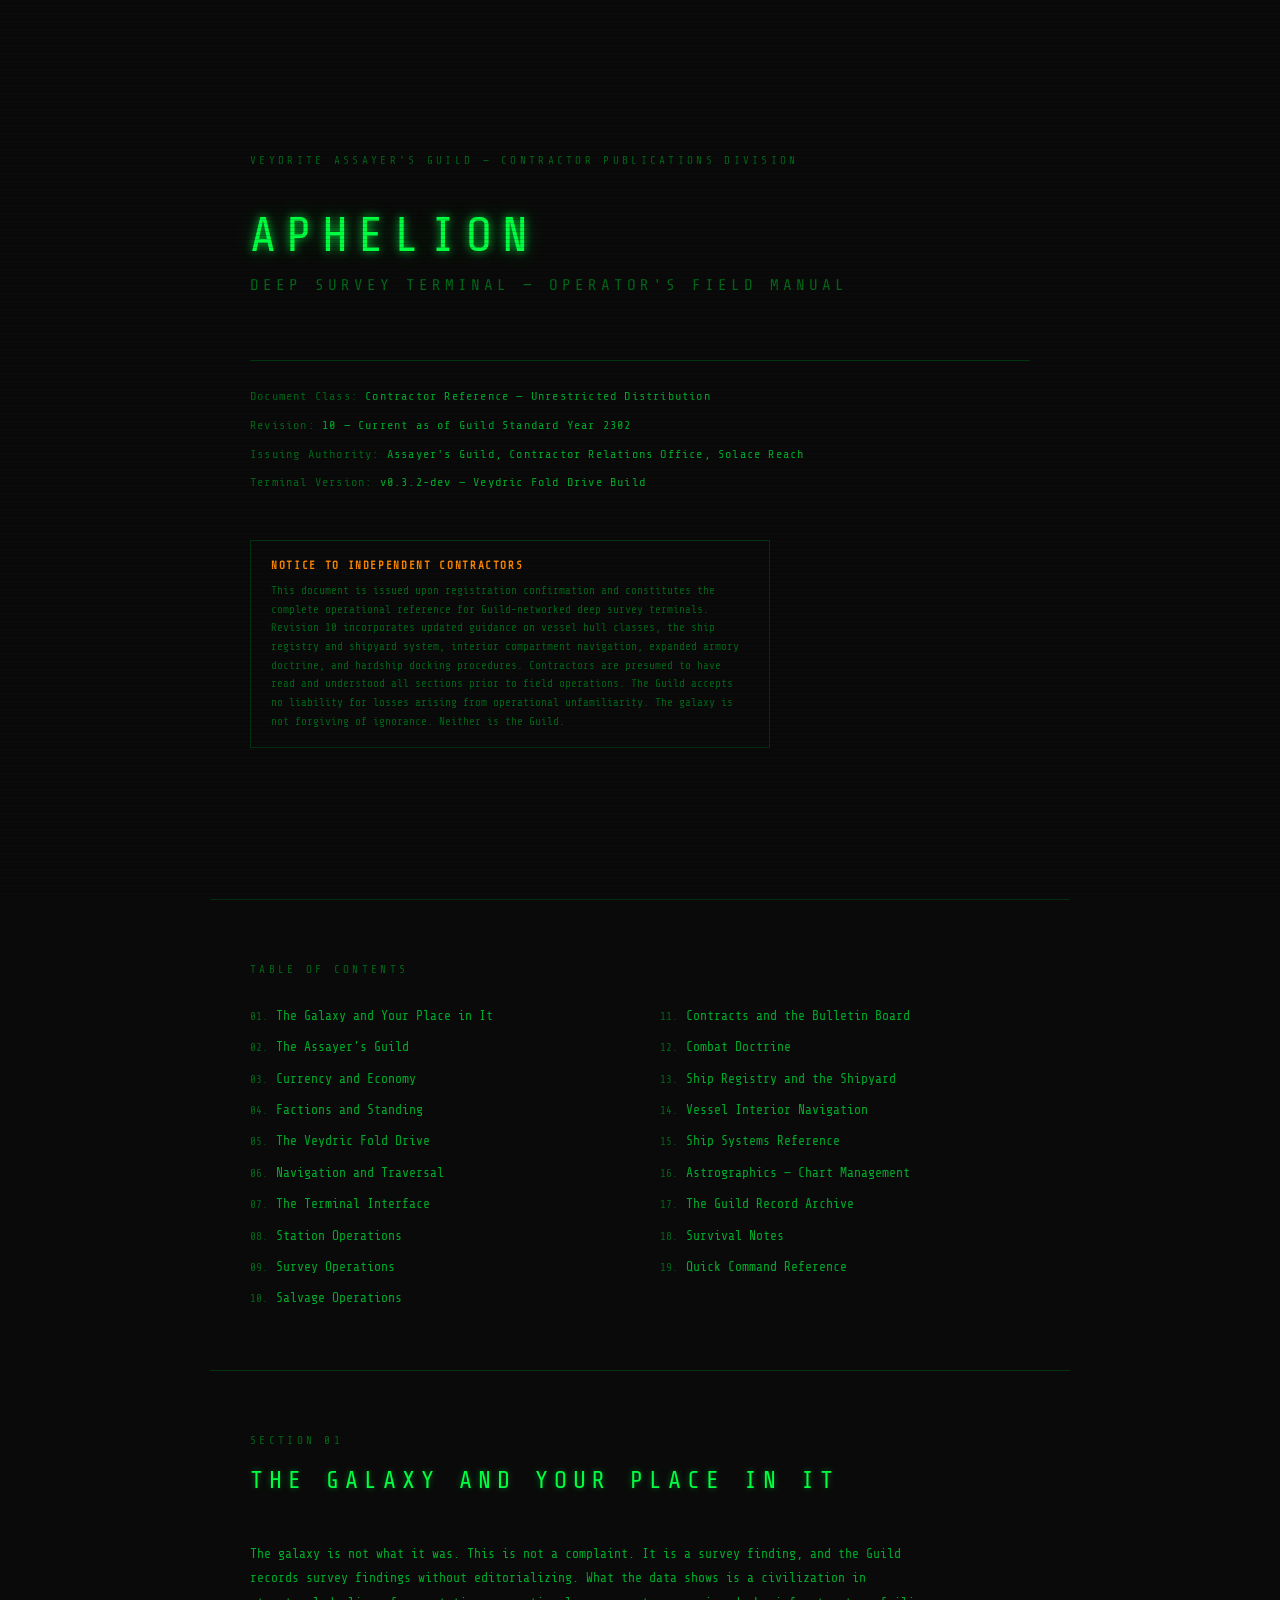
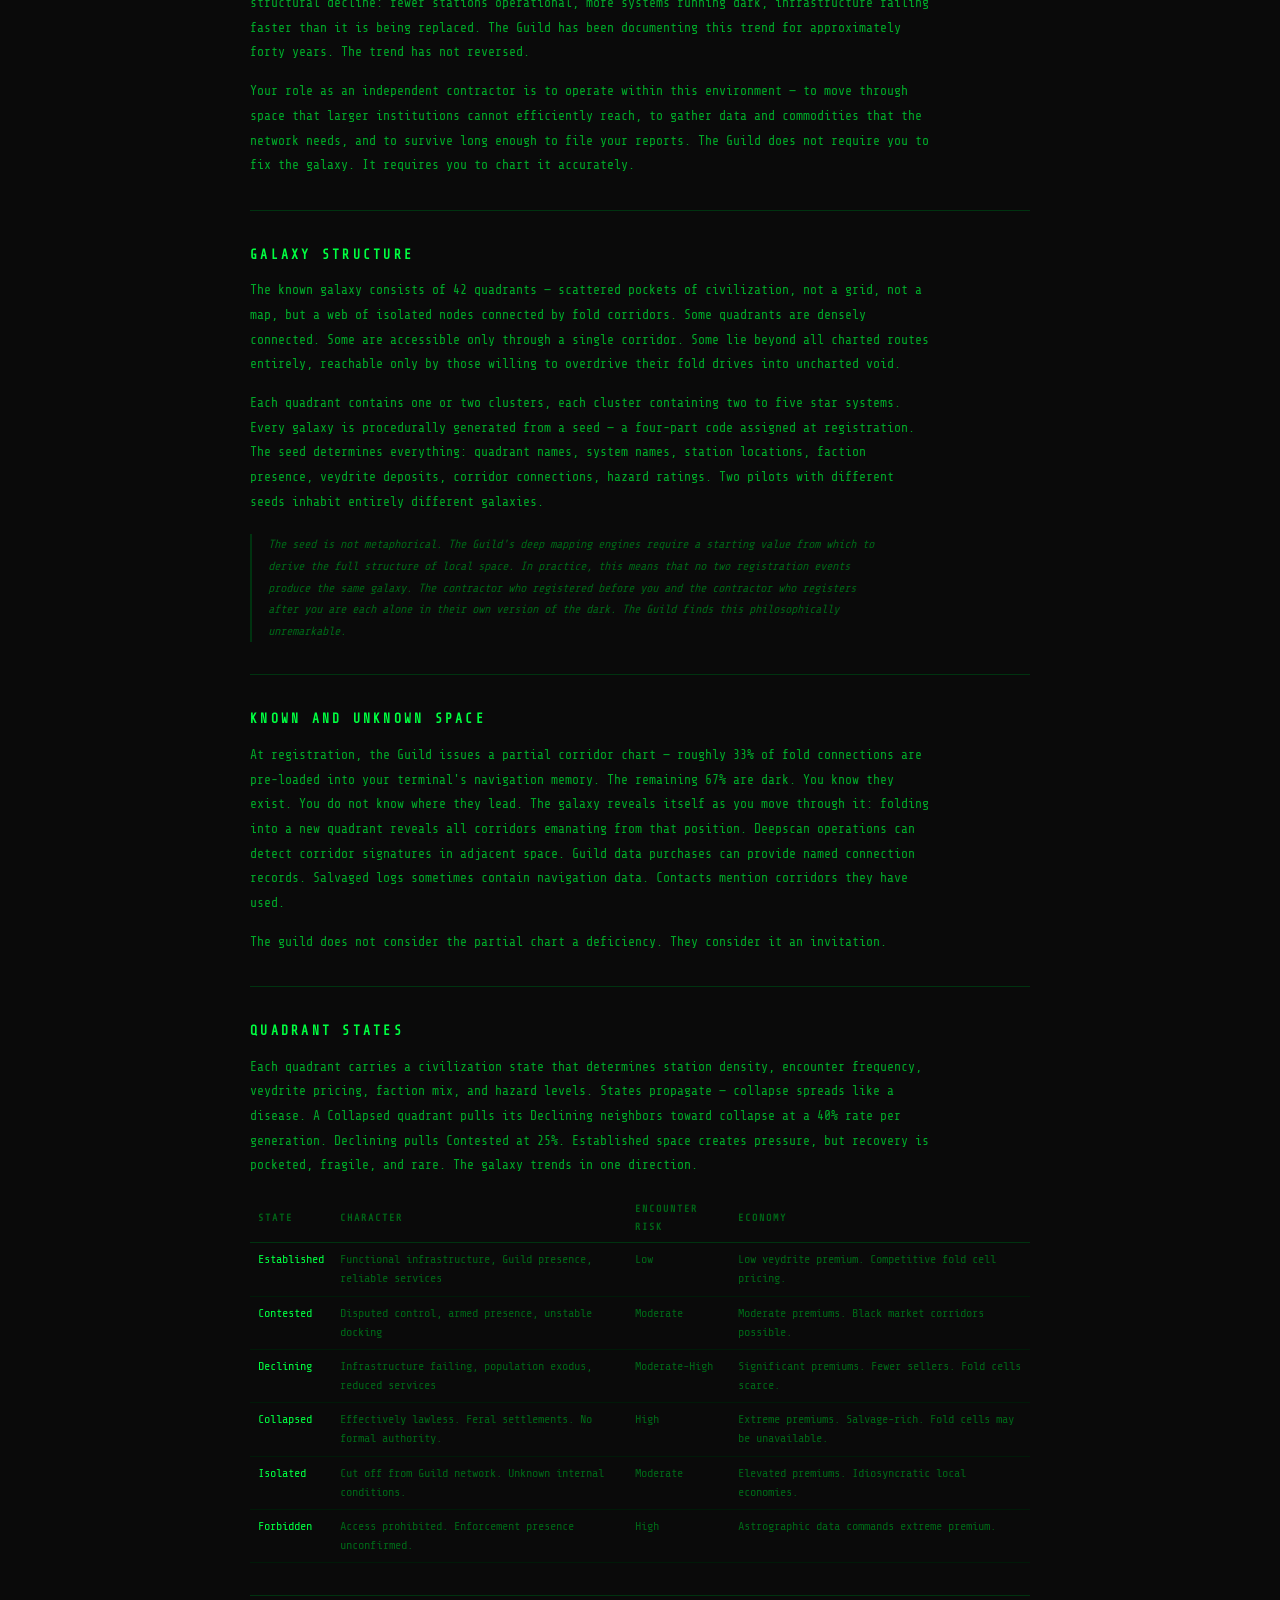
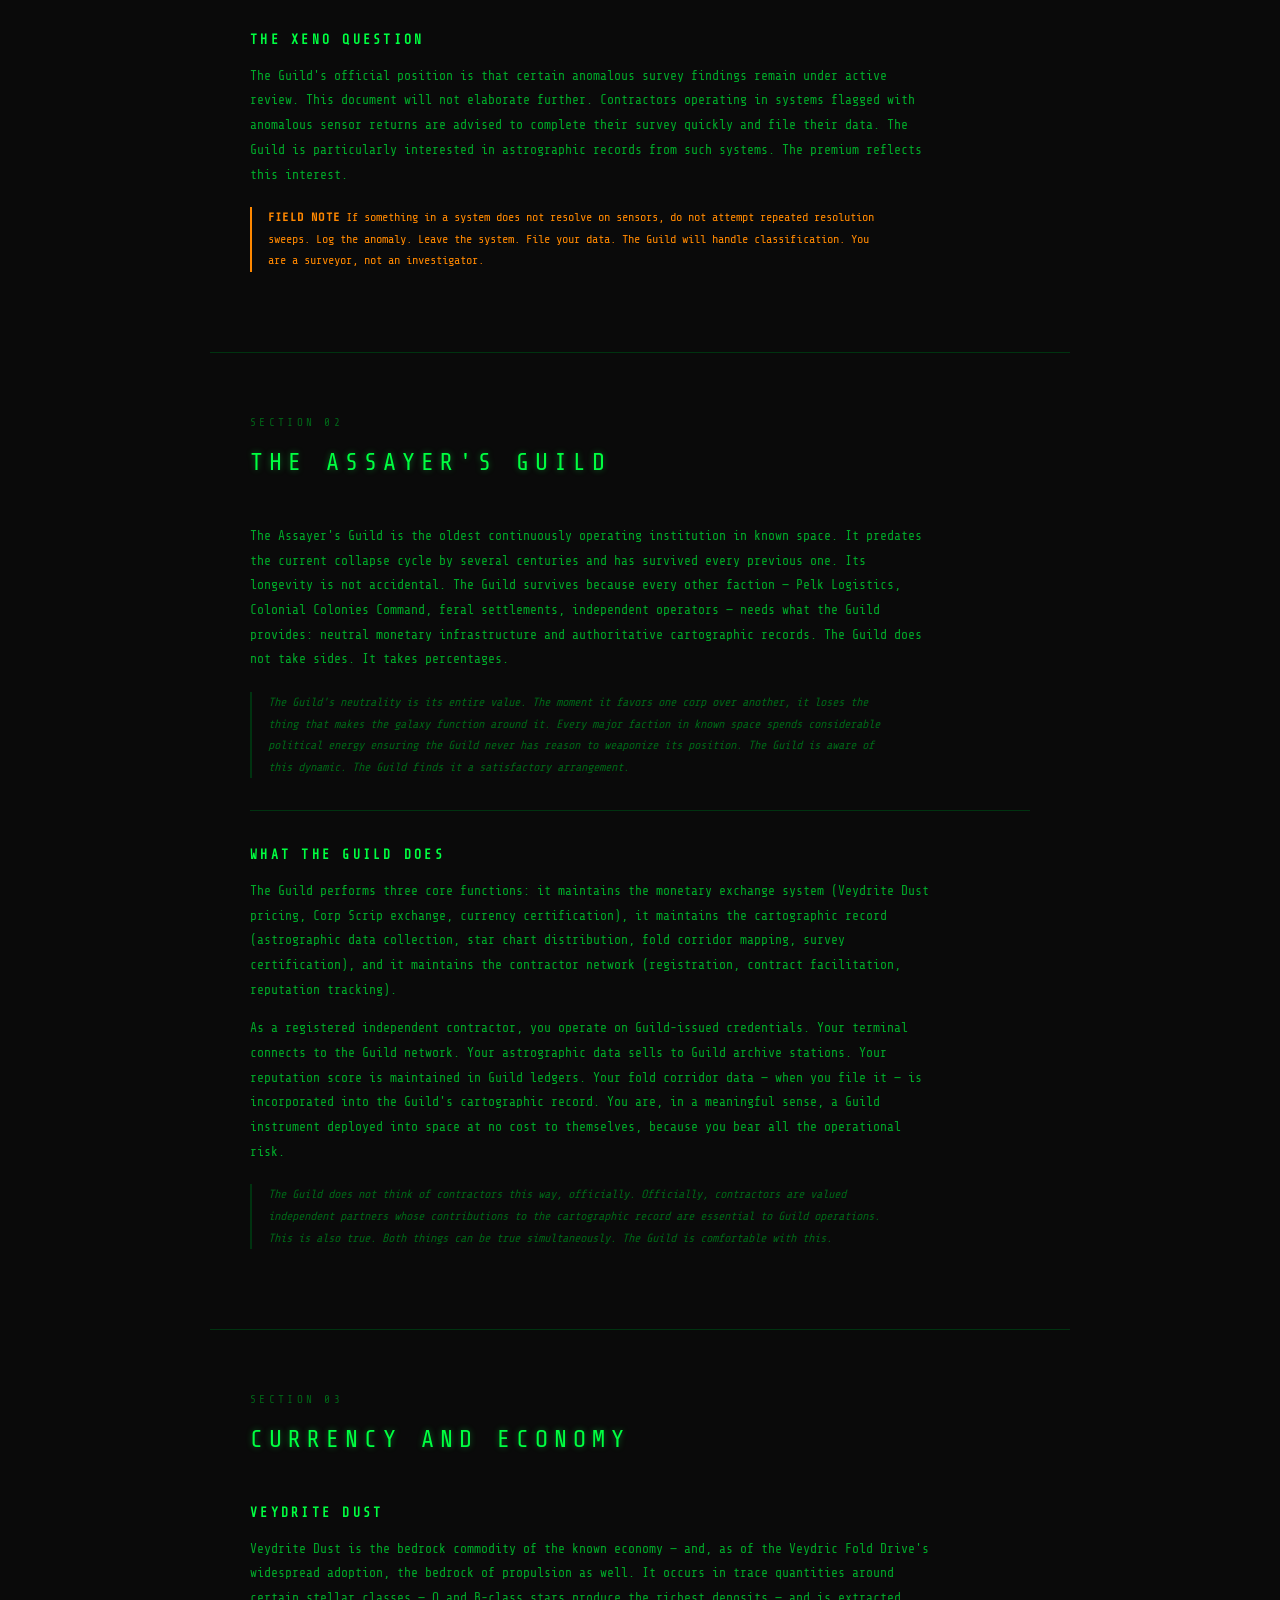
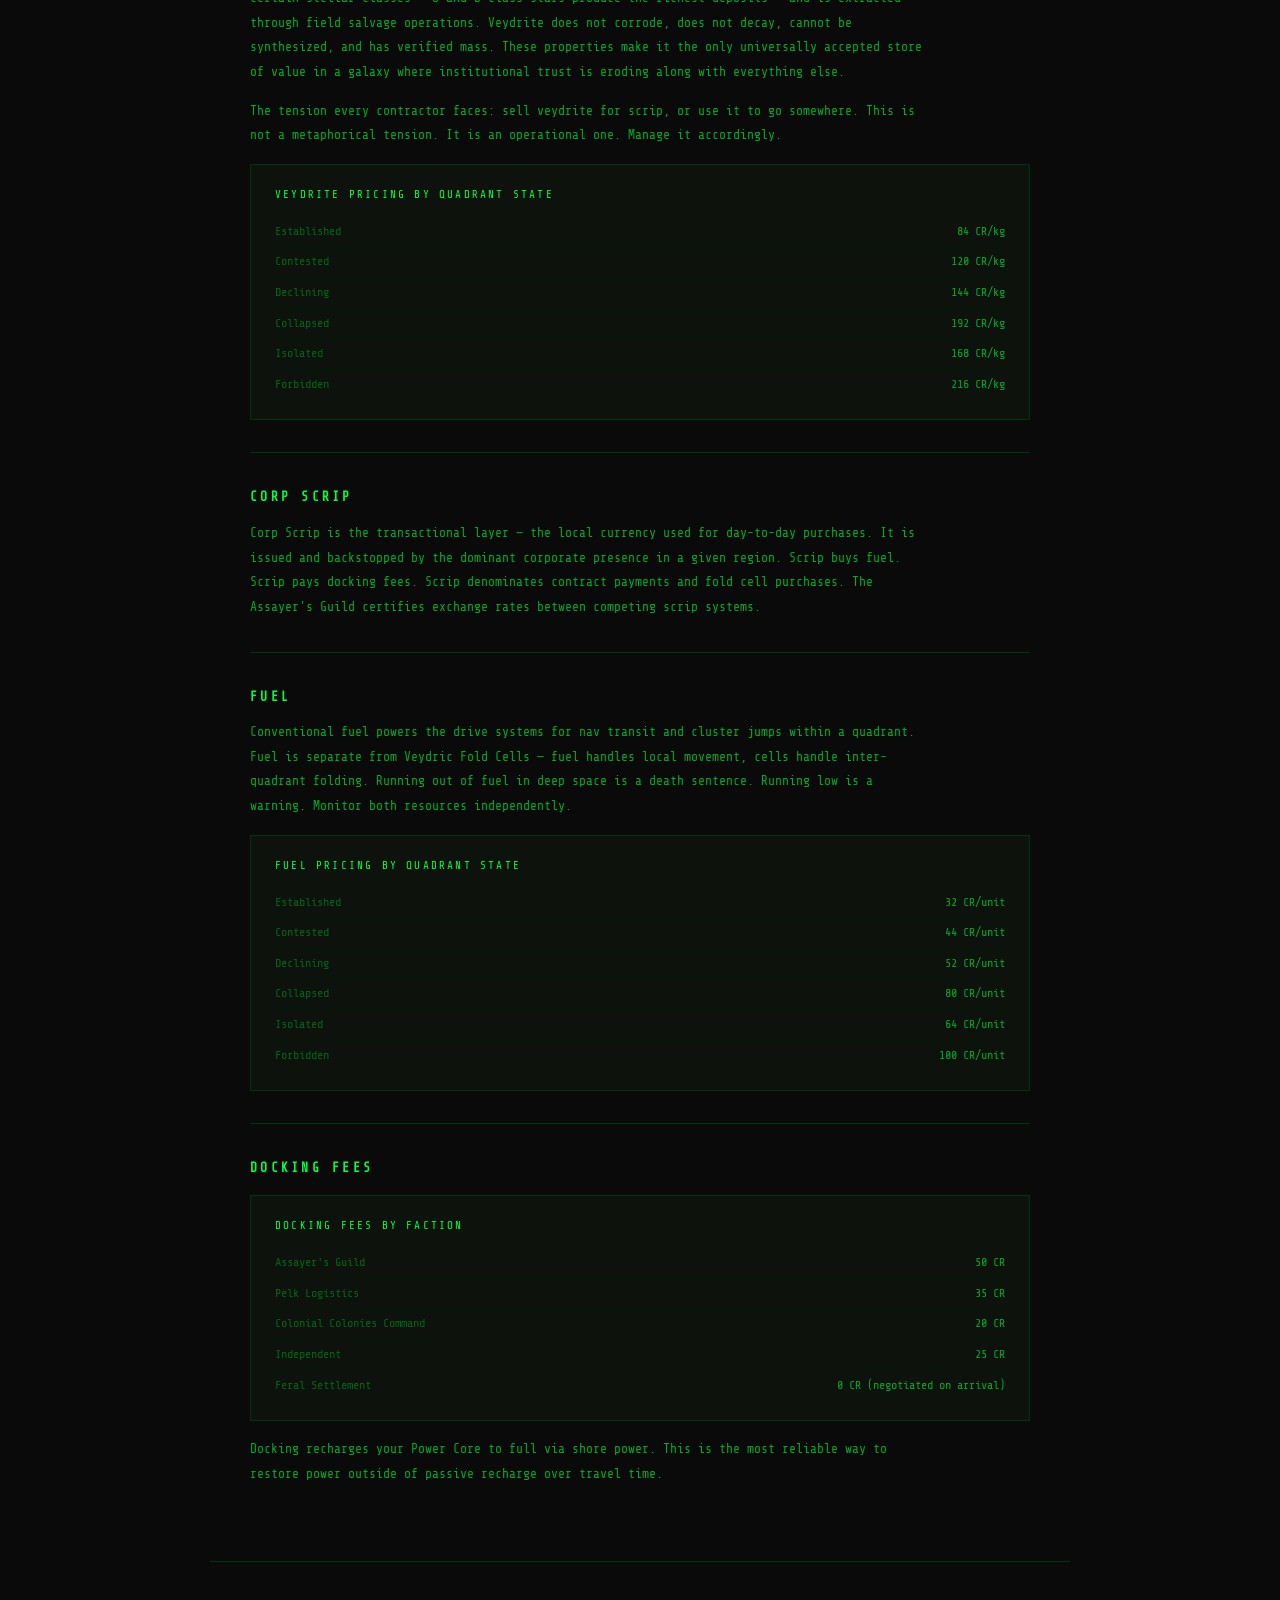
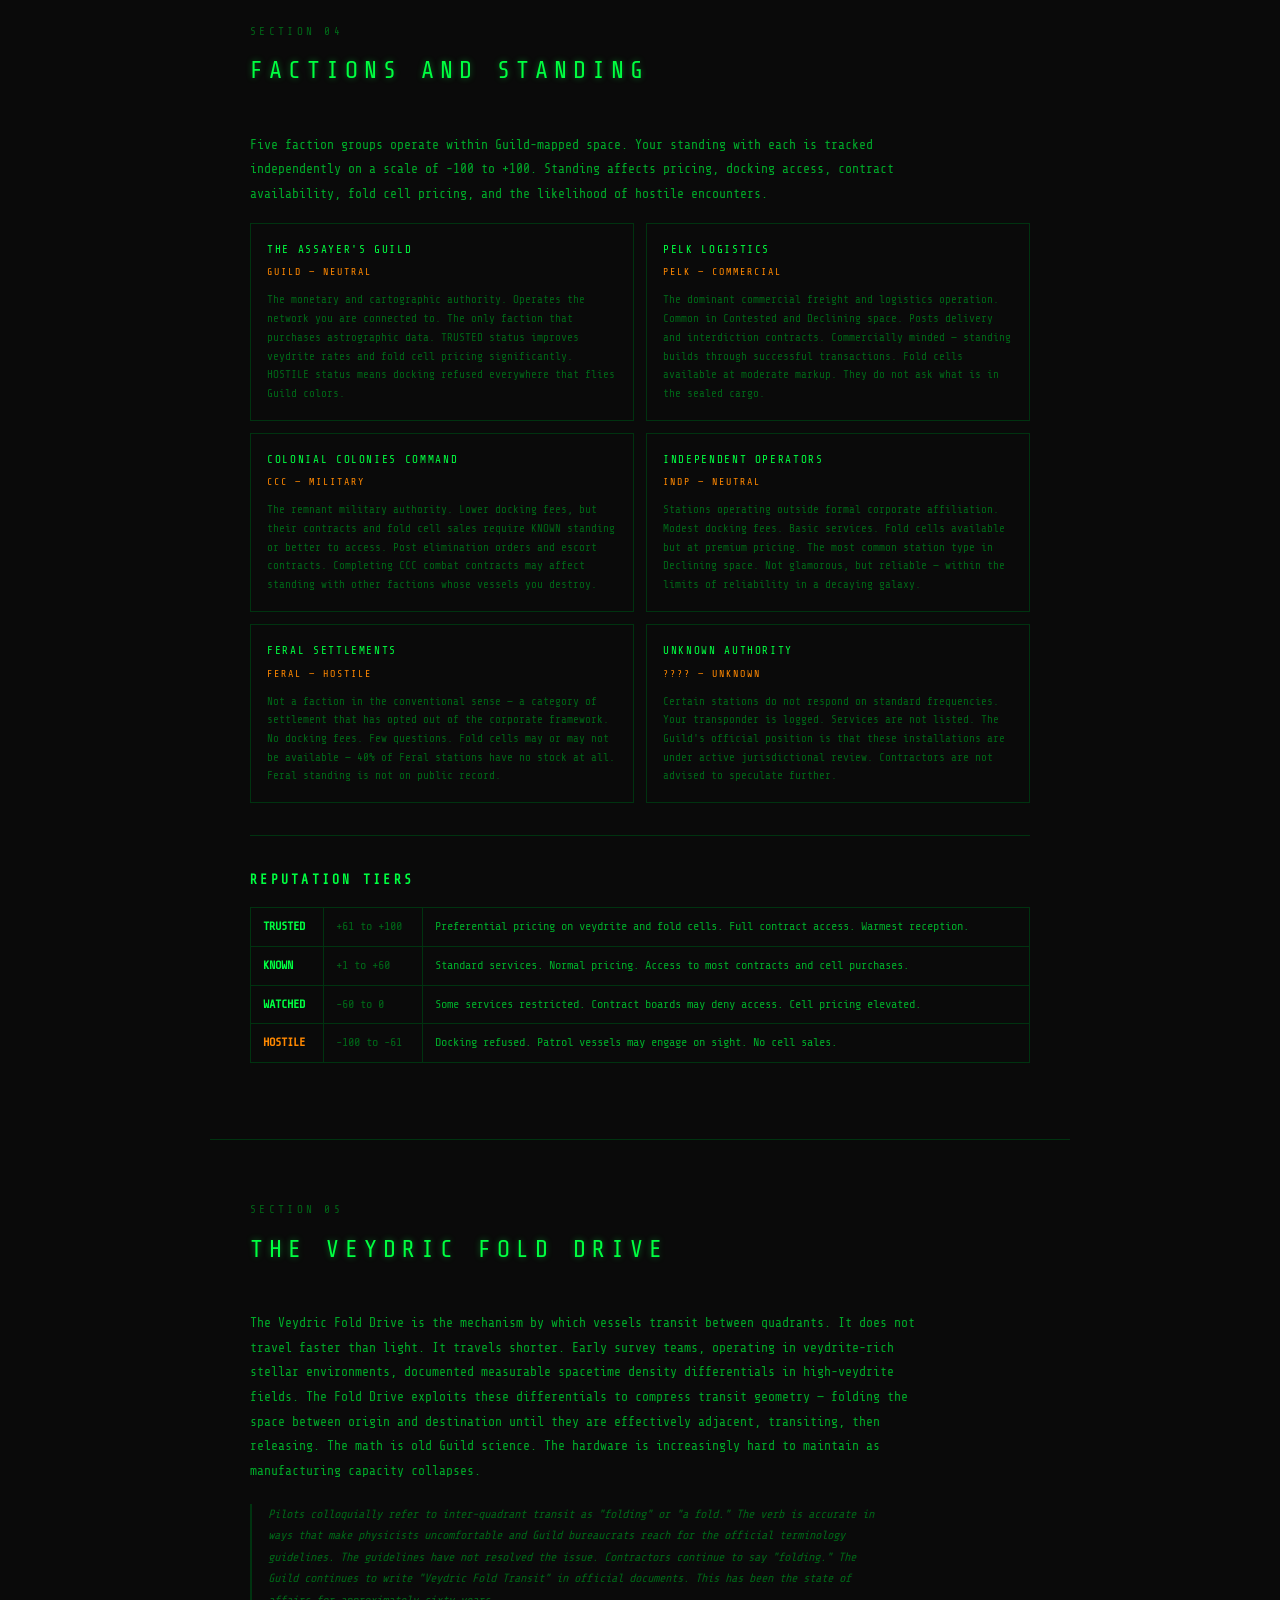
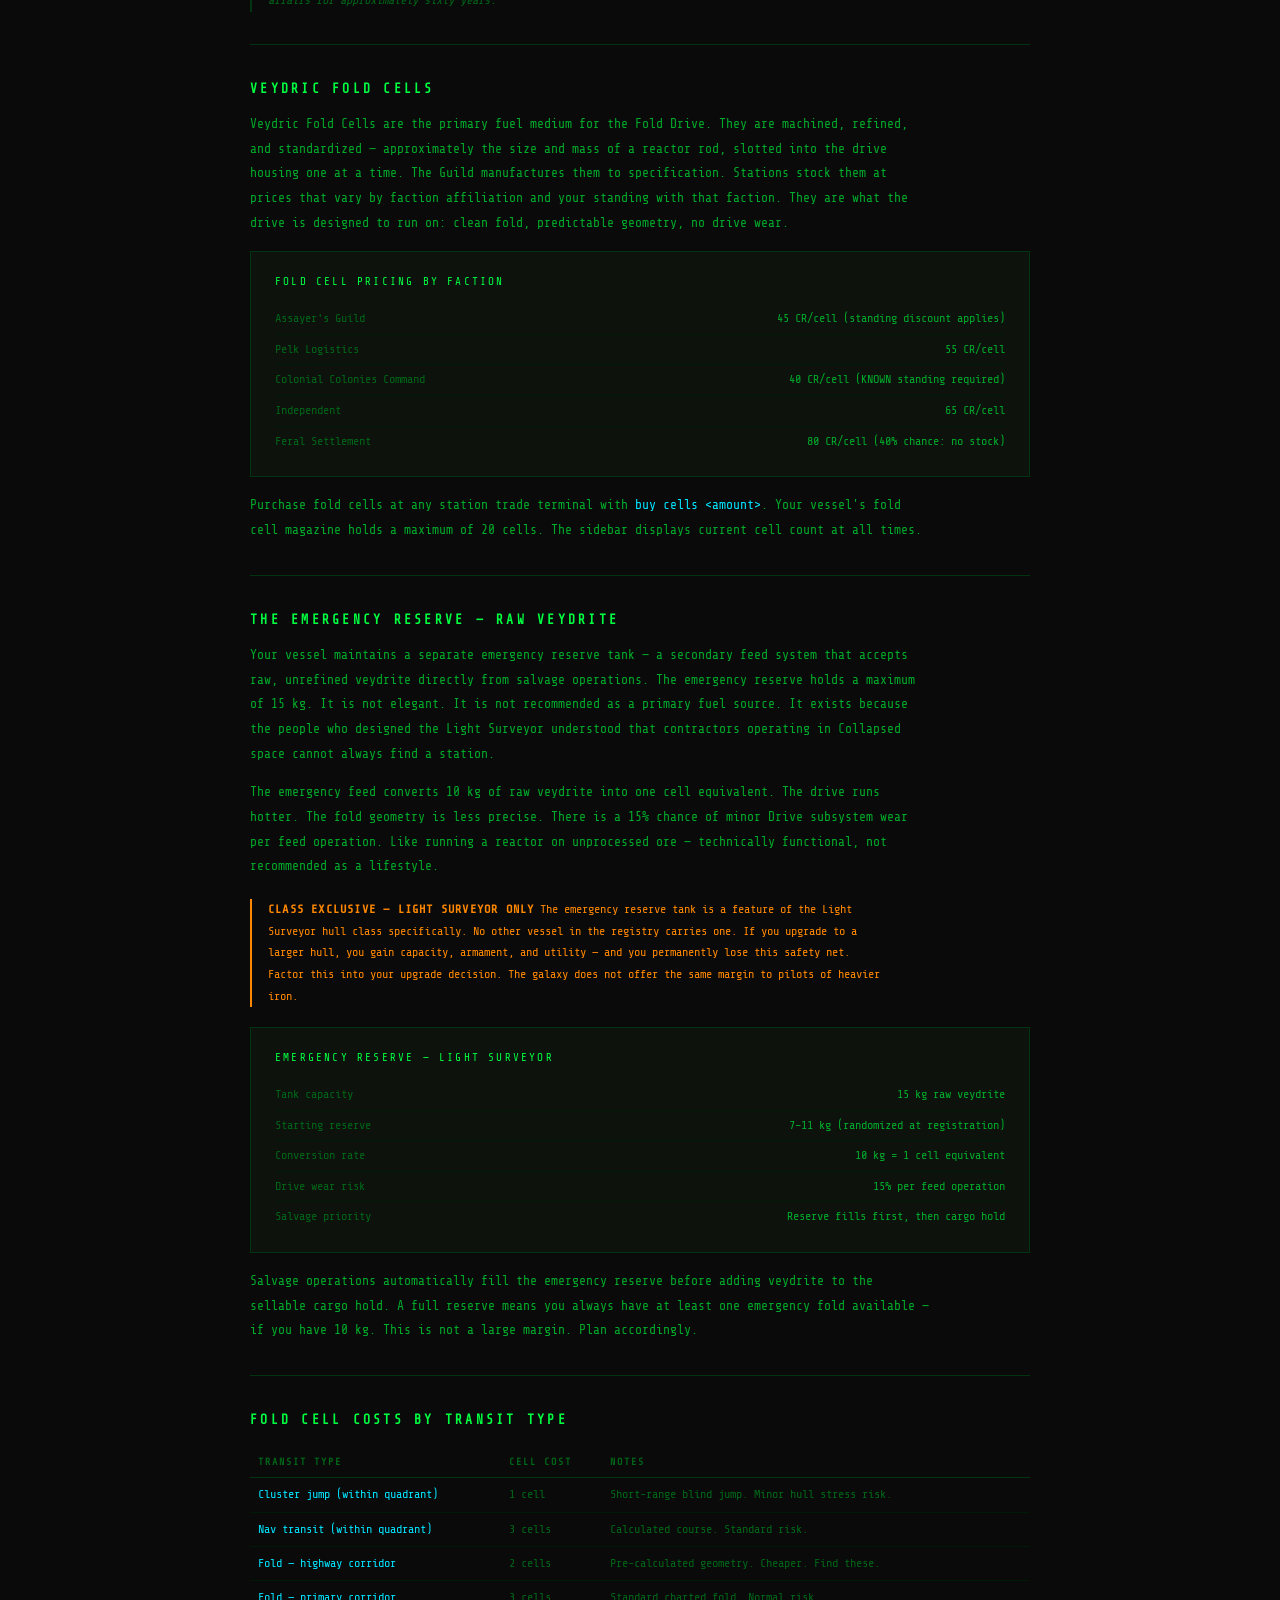
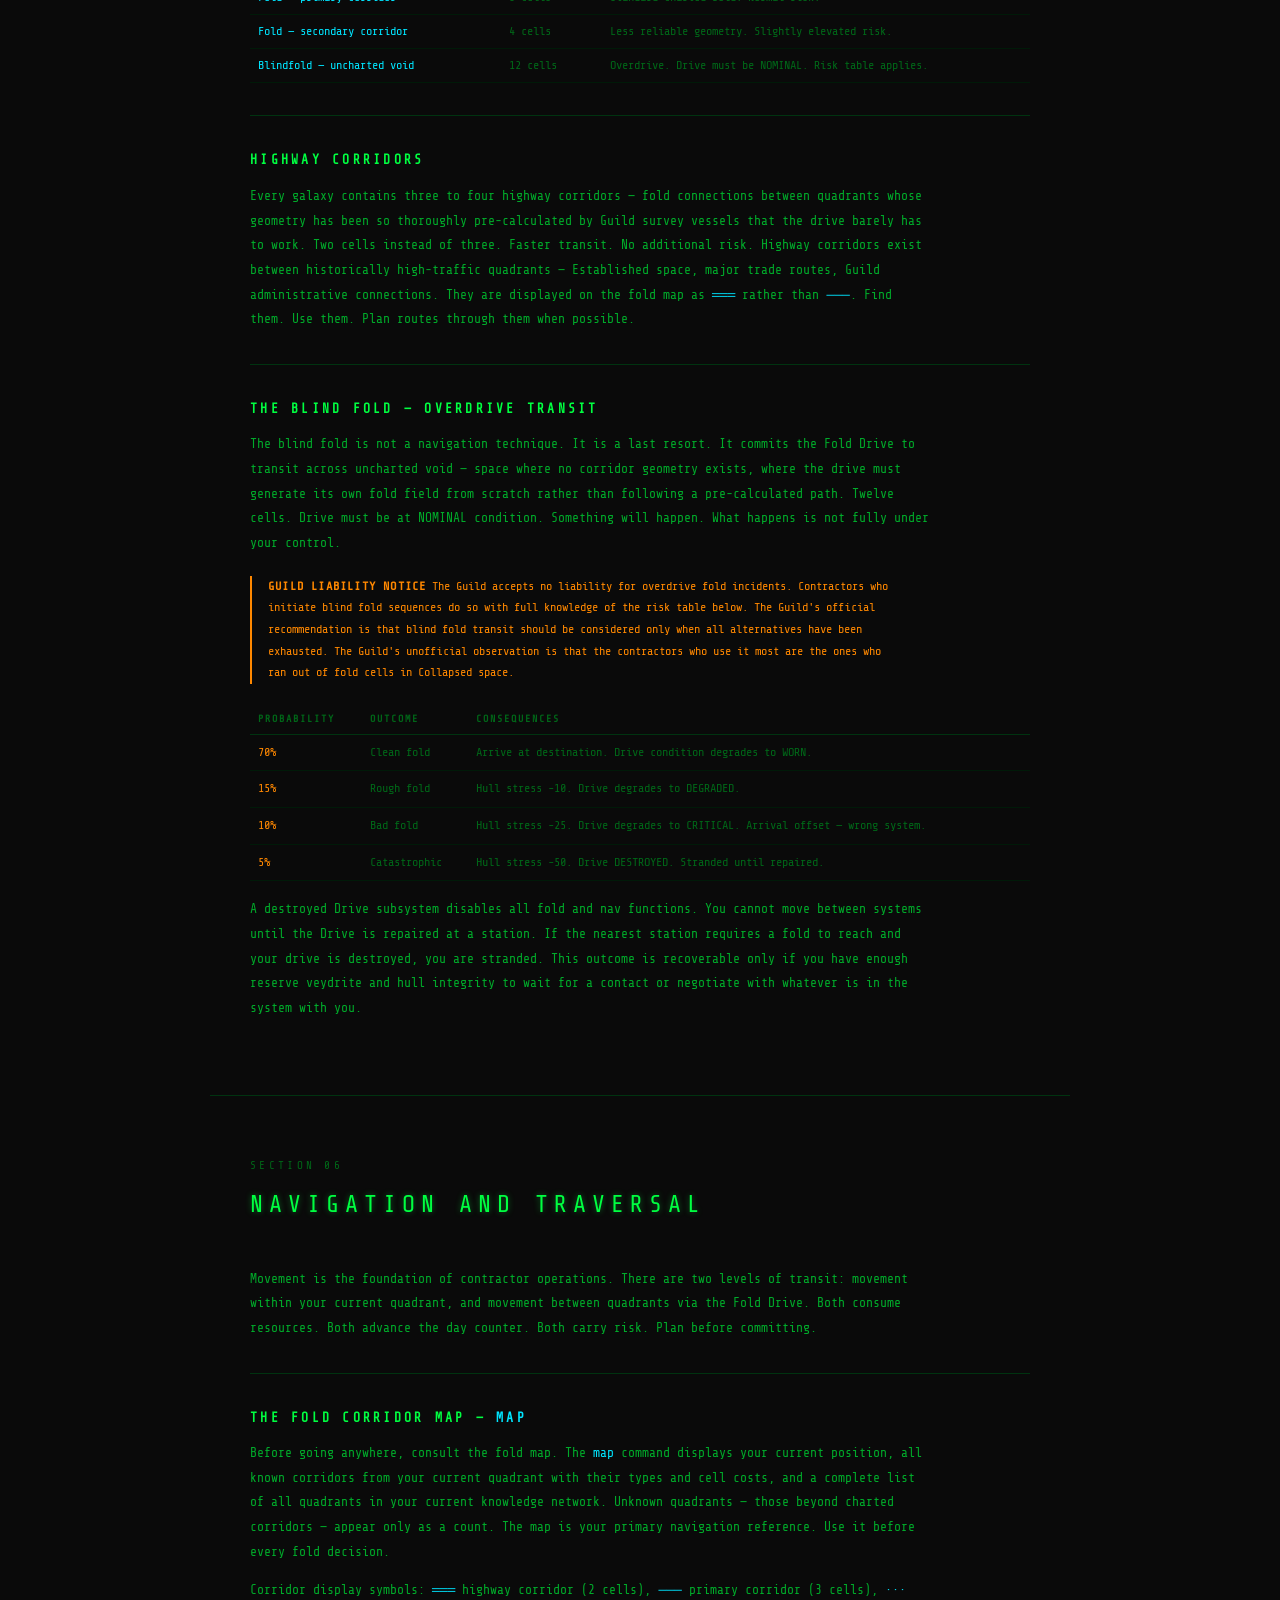
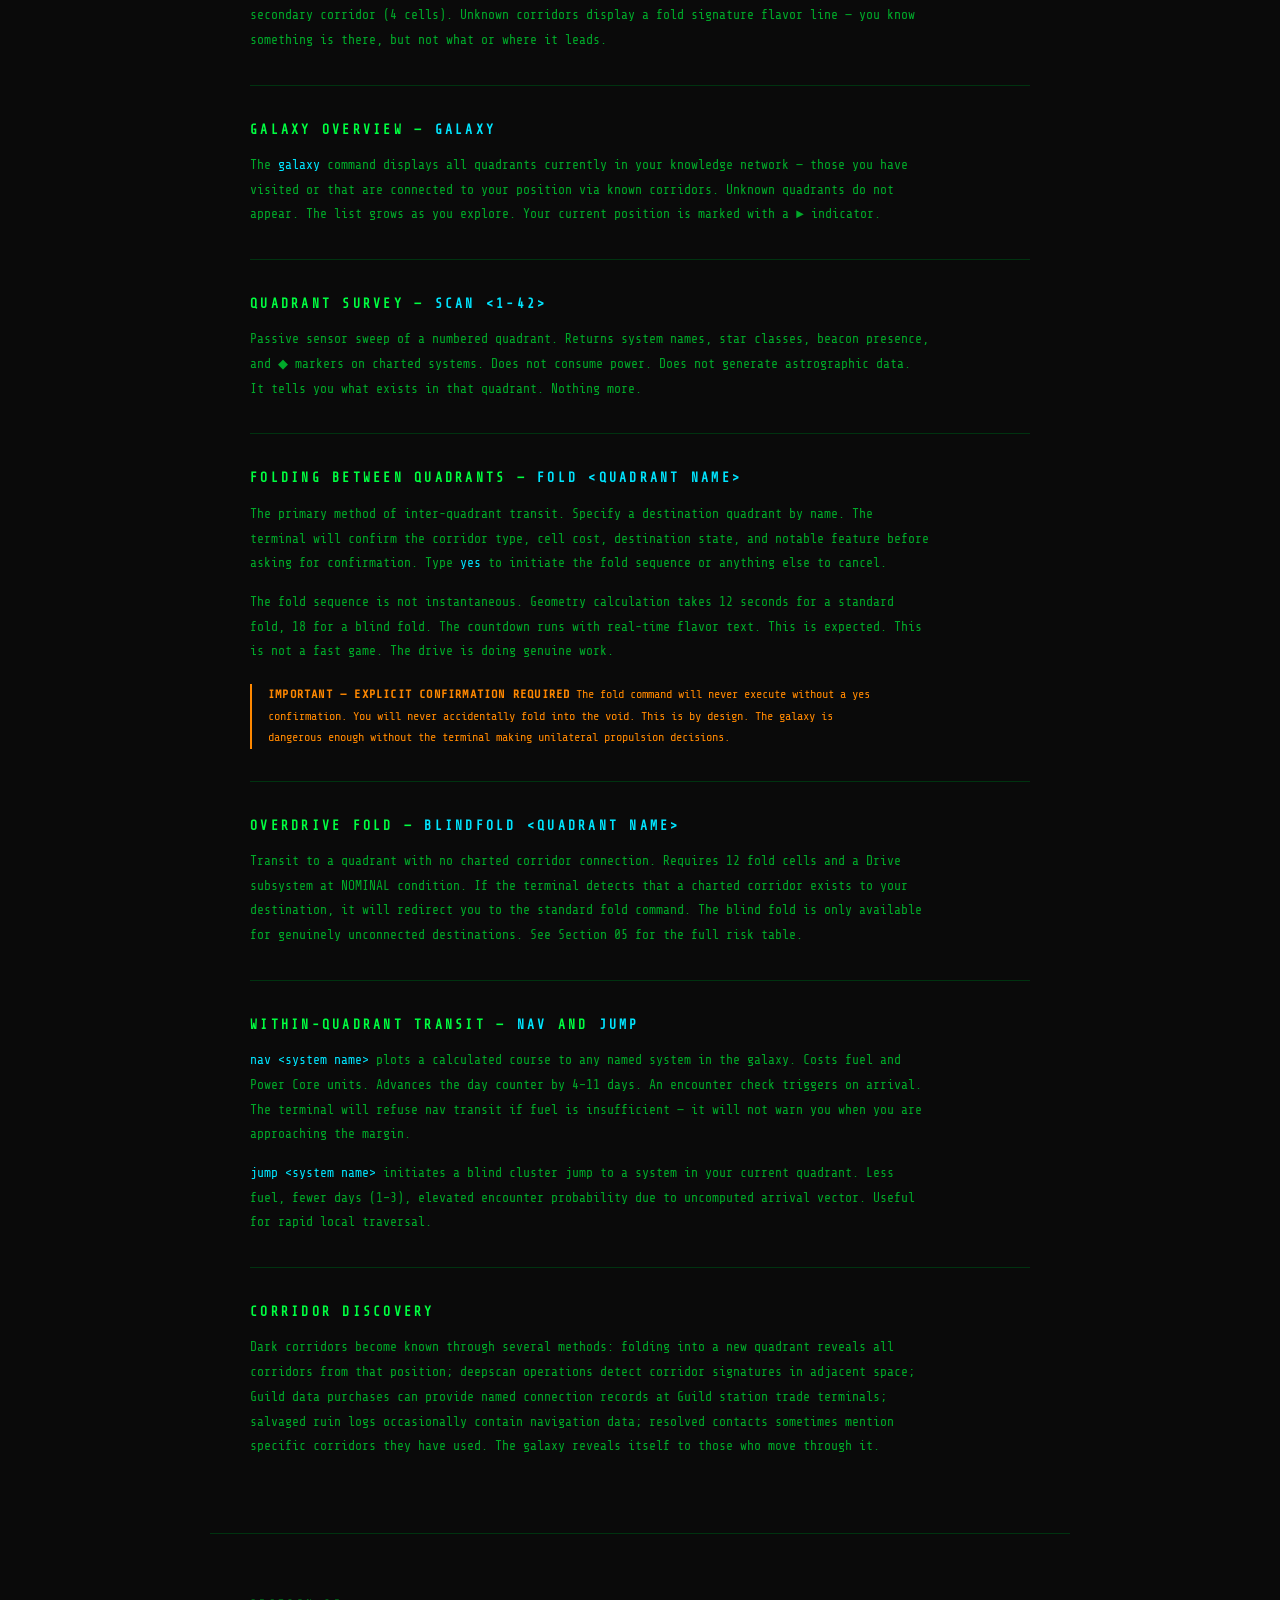
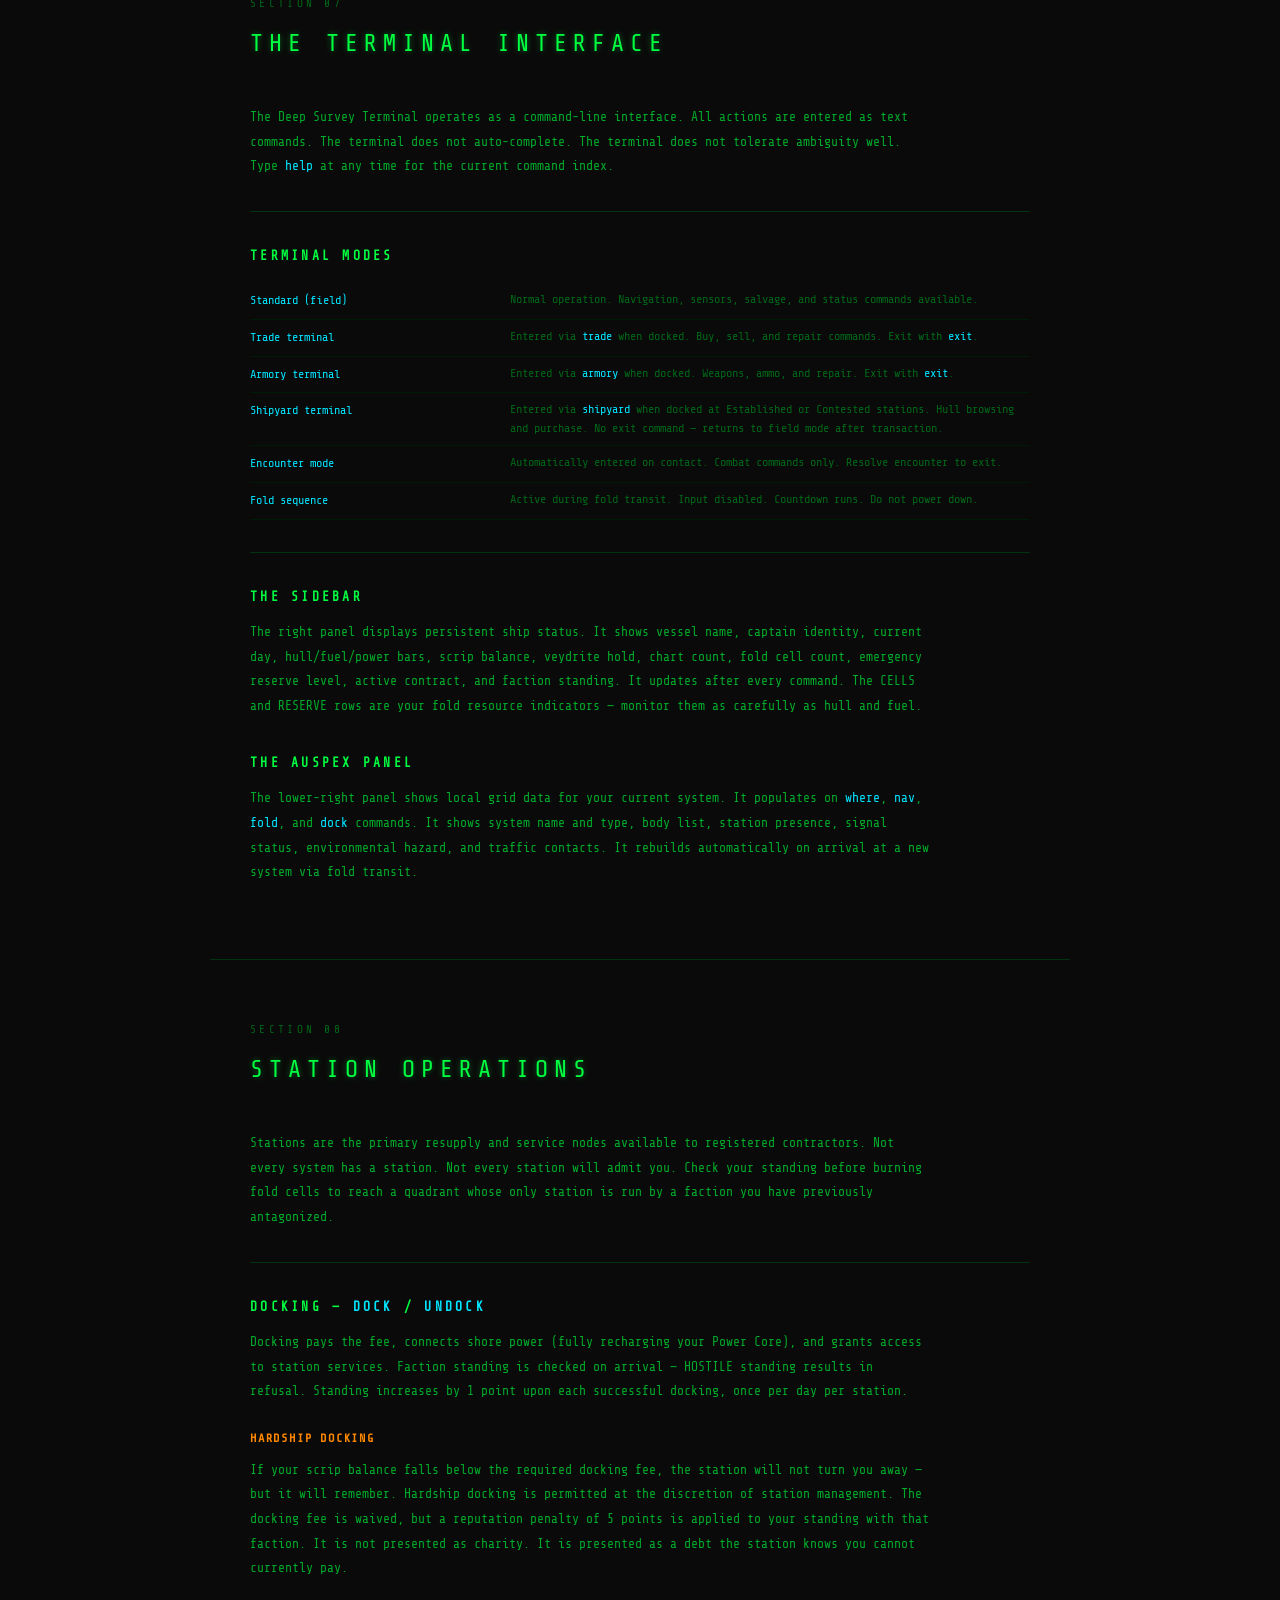
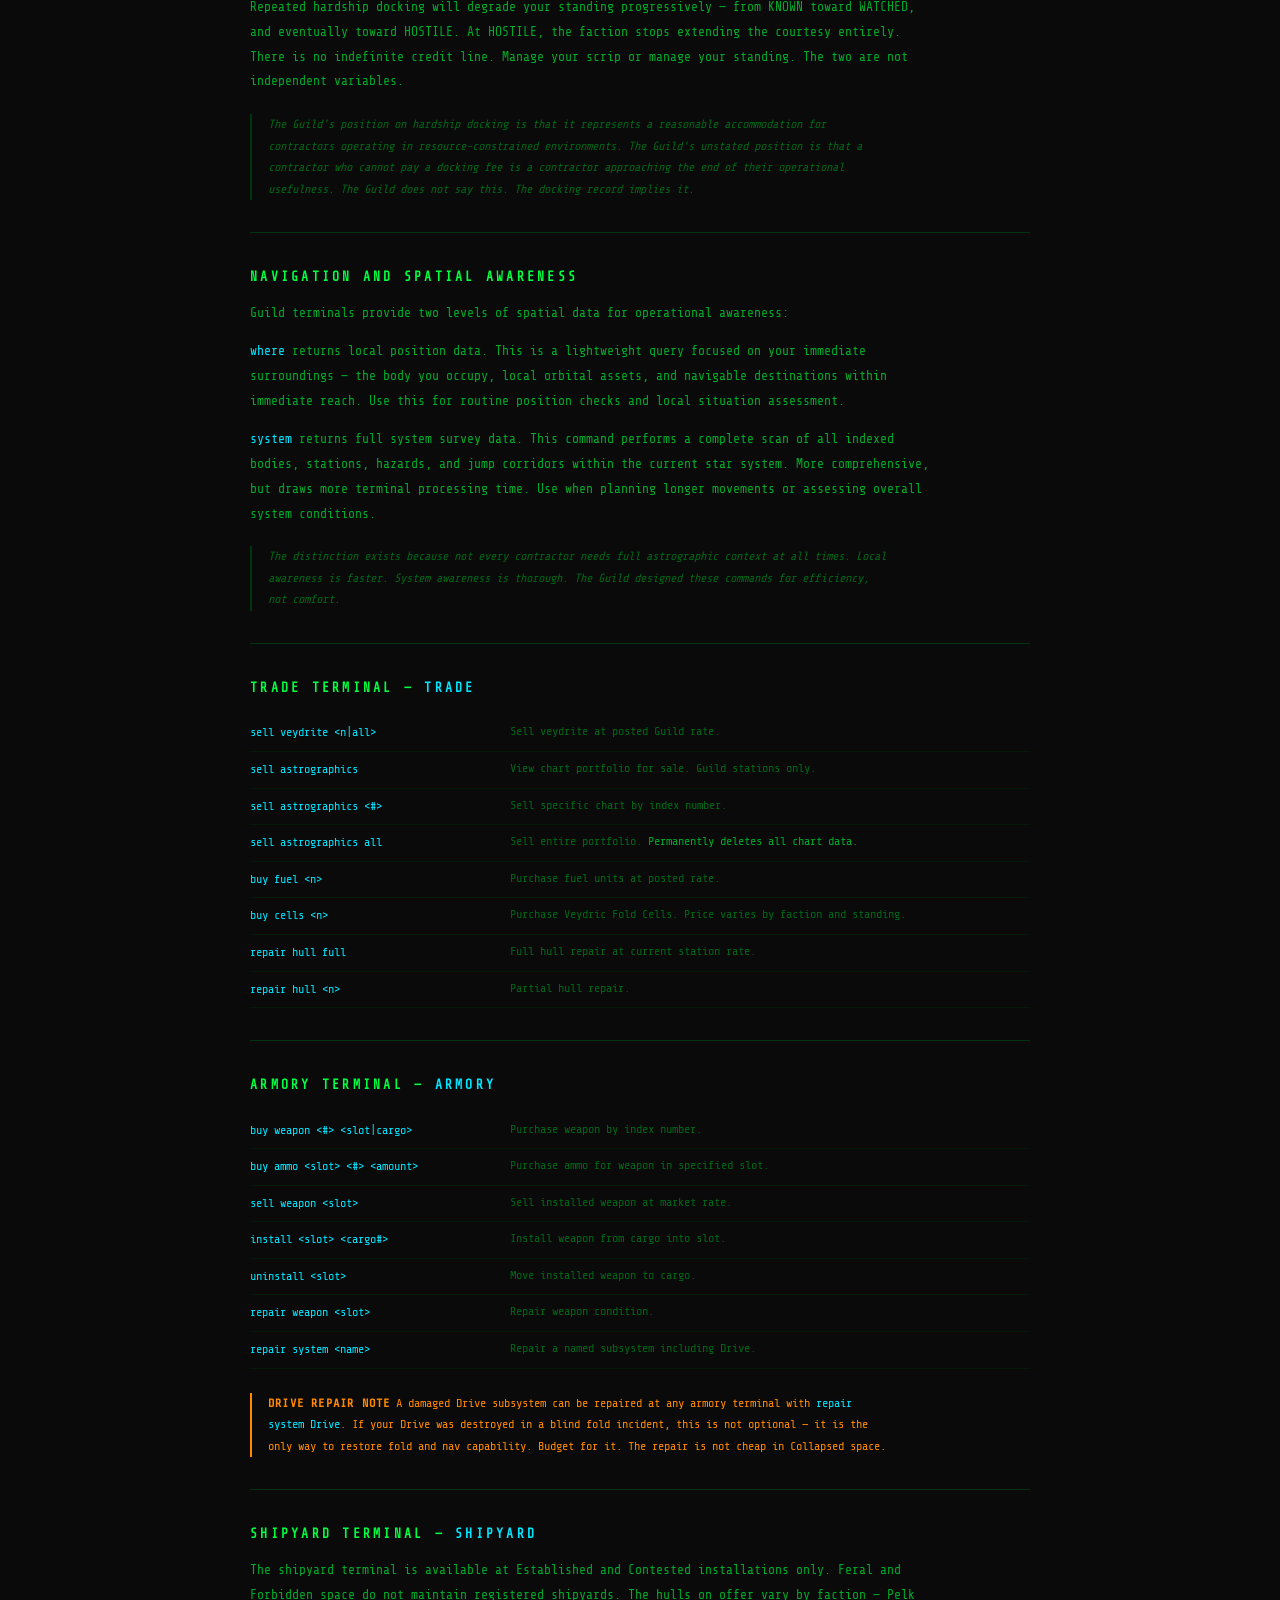
==== commit 4c8373d2: "Update manual.html" ====
--- a/manual.html
+++ b/manual.html
@@ -463,6 +463,44 @@
 
     .risk-table td:first-child { color: var(--orange); }
 
+    .ship-table {
+      width: 100%;
+      border-collapse: collapse;
+      margin: 16px 0;
+      font-size: 11px;
+    }
+
+    .ship-table th {
+      text-align: left;
+      color: var(--green-dim);
+      font-size: 10px;
+      letter-spacing: 0.2em;
+      padding: 6px 8px;
+      border-bottom: 1px solid var(--green-dark);
+      text-transform: uppercase;
+    }
+
+    .ship-table td {
+      padding: 6px 8px;
+      border-bottom: 1px solid var(--green-deep);
+      color: var(--green-dim);
+      vertical-align: top;
+      line-height: 1.5;
+    }
+
+    .ship-table td:first-child { color: var(--green); }
+    .ship-table tr:hover td { color: var(--green-mid); }
+
+    .ship-line-header {
+      font-size: 10px;
+      letter-spacing: 0.3em;
+      color: var(--green-dim);
+      text-transform: uppercase;
+      padding: 16px 0 4px;
+      border-bottom: 1px solid var(--green-dark);
+      margin: 24px 0 8px;
+    }
+
     .manual-footer {
       max-width: 860px;
       margin: 0 auto;
@@ -491,13 +529,13 @@
   <div class="cover-subtitle">DEEP SURVEY TERMINAL — OPERATOR'S FIELD MANUAL</div>
   <div class="cover-meta">
     <p>Document Class: <span>Contractor Reference — Unrestricted Distribution</span></p>
-    <p>Revision: <span>9 — Current as of Guild Standard Year 2302</span></p>
+    <p>Revision: <span>10 — Current as of Guild Standard Year 2302</span></p>
     <p>Issuing Authority: <span>Assayer's Guild, Contractor Relations Office, Solace Reach</span></p>
-    <p>Terminal Version: <span>v0.3.1-dev — Veydric Fold Drive Build</span></p>
+    <p>Terminal Version: <span>v0.3.2-dev — Veydric Fold Drive Build</span></p>
   </div>
   <div class="cover-warning">
     <strong>NOTICE TO INDEPENDENT CONTRACTORS</strong>
-    This document is issued upon registration confirmation and constitutes the complete operational reference for Guild-networked deep survey terminals. Revision 9 incorporates updated guidance on the Veydric Fold Drive, corridor navigation, and galaxy structure. Contractors are presumed to have read and understood all sections prior to field operations. The Guild accepts no liability for losses arising from operational unfamiliarity. The galaxy is not forgiving of ignorance. Neither is the Guild.
+    This document is issued upon registration confirmation and constitutes the complete operational reference for Guild-networked deep survey terminals. Revision 10 incorporates updated guidance on vessel hull classes, the ship registry and shipyard system, interior compartment navigation, expanded armory doctrine, and hardship docking procedures. Contractors are presumed to have read and understood all sections prior to field operations. The Guild accepts no liability for losses arising from operational unfamiliarity. The galaxy is not forgiving of ignorance. Neither is the Guild.
   </div>
 </div>
 
@@ -518,15 +556,17 @@
     <li><a href="#s10"><span class="toc-num">10.</span> Salvage Operations</a></li>
     <li><a href="#s11"><span class="toc-num">11.</span> Contracts and the Bulletin Board</a></li>
     <li><a href="#s12"><span class="toc-num">12.</span> Combat Doctrine</a></li>
-    <li><a href="#s13"><span class="toc-num">13.</span> Ship Systems Reference</a></li>
-    <li><a href="#s14"><span class="toc-num">14.</span> Astrographics — Chart Management</a></li>
-    <li><a href="#s15"><span class="toc-num">15.</span> The Guild Record Archive</a></li>
-    <li><a href="#s16"><span class="toc-num">16.</span> Survival Notes</a></li>
-    <li><a href="#s17"><span class="toc-num">17.</span> Quick Command Reference</a></li>
+    <li><a href="#s13"><span class="toc-num">13.</span> Ship Registry and the Shipyard</a></li>
+    <li><a href="#s14"><span class="toc-num">14.</span> Vessel Interior Navigation</a></li>
+    <li><a href="#s15"><span class="toc-num">15.</span> Ship Systems Reference</a></li>
+    <li><a href="#s16"><span class="toc-num">16.</span> Astrographics — Chart Management</a></li>
+    <li><a href="#s17"><span class="toc-num">17.</span> The Guild Record Archive</a></li>
+    <li><a href="#s18"><span class="toc-num">18.</span> Survival Notes</a></li>
+    <li><a href="#s19"><span class="toc-num">19.</span> Quick Command Reference</a></li>
   </ul>
 </div>
 
-<!-- ═══════════════════════════════════════════ S1: THE GALAXY -->
+<!-- ═══════════════════════════════════════════ S1 -->
 
 <div class="section" id="s1">
   <div class="section-header">
@@ -614,10 +654,9 @@
     <strong>FIELD NOTE</strong>
     If something in a system does not resolve on sensors, do not attempt repeated resolution sweeps. Log the anomaly. Leave the system. File your data. The Guild will handle classification. You are a surveyor, not an investigator.
   </div>
-
-</div>
-
-<!-- ═══════════════════════════════════════════ S2: THE GUILD -->
+</div>
+
+<!-- ═══════════════════════════════════════════ S2 -->
 
 <div class="section" id="s2">
   <div class="section-header">
@@ -638,10 +677,9 @@
   <p>As a registered independent contractor, you operate on Guild-issued credentials. Your terminal connects to the Guild network. Your astrographic data sells to Guild archive stations. Your reputation score is maintained in Guild ledgers. Your fold corridor data — when you file it — is incorporated into the Guild's cartographic record. You are, in a meaningful sense, a Guild instrument deployed into space at no cost to themselves, because you bear all the operational risk.</p>
 
   <div class="lore">The Guild does not think of contractors this way, officially. Officially, contractors are valued independent partners whose contributions to the cartographic record are essential to Guild operations. This is also true. Both things can be true simultaneously. The Guild is comfortable with this.</div>
-
-</div>
-
-<!-- ═══════════════════════════════════════════ S3: ECONOMY -->
+</div>
+
+<!-- ═══════════════════════════════════════════ S3 -->
 
 <div class="section" id="s3">
   <div class="section-header">
@@ -701,10 +739,9 @@
   </div>
 
   <p>Docking recharges your Power Core to full via shore power. This is the most reliable way to restore power outside of passive recharge over travel time.</p>
-
-</div>
-
-<!-- ═══════════════════════════════════════════ S4: FACTIONS -->
+</div>
+
+<!-- ═══════════════════════════════════════════ S4 -->
 
 <div class="section" id="s4">
   <div class="section-header">
@@ -773,10 +810,9 @@
       <td class="rep-effect">Docking refused. Patrol vessels may engage on sight. No cell sales.</td>
     </tr>
   </table>
-
-</div>
-
-<!-- ═══════════════════════════════════════════ S5: FOLD DRIVE -->
+</div>
+
+<!-- ═══════════════════════════════════════════ S5 -->
 
 <div class="section" id="s5">
   <div class="section-header">
@@ -813,6 +849,11 @@
 
   <p>The emergency feed converts 10 kg of raw veydrite into one cell equivalent. The drive runs hotter. The fold geometry is less precise. There is a 15% chance of minor Drive subsystem wear per feed operation. Like running a reactor on unprocessed ore — technically functional, not recommended as a lifestyle.</p>
 
+  <div class="warning">
+    <strong>CLASS EXCLUSIVE — LIGHT SURVEYOR ONLY</strong>
+    The emergency reserve tank is a feature of the Light Surveyor hull class specifically. No other vessel in the registry carries one. If you upgrade to a larger hull, you gain capacity, armament, and utility — and you permanently lose this safety net. Factor this into your upgrade decision. The galaxy does not offer the same margin to pilots of heavier iron.
+  </div>
+
   <div class="stat-block">
     <div class="stat-title">Emergency Reserve — Light Surveyor</div>
     <div class="stat-row"><span>Tank capacity</span><span>15 kg raw veydrite</span></div>
@@ -885,14 +926,6 @@
     <tr>
       <th>Probability</th><th>Outcome</th><th>Consequences</th>
     </tr>
-
-    <h3>Local Movement — Intra-System Transit</h3>
-
-<p>Not all movement requires a fold event. Transit within a single star system — body-to-body navigation — is accomplished using conventional thrusters and sublight drives. These movements consume minimal fuel and power, but require time measured in hours rather than the days spent folding between systems.</p>
-
-<p>Typical intra-system transit ranges from 4 to 12 hours depending on orbital distance, current relative velocity, and approach vectors. The terminal displays local transit time when plotting courses within the current system. Unlike fold jumps, local movement does not advance the day counter significantly, allowing for multiple movements within a single operational period.</p>
-
-<p class="lore">The Fold Drive is a tool for crossing voids. For everything else, there is patience and reaction mass. Guild contractors learn quickly which movements justify the veydrite cost and which do not.</p>
     <tr>
       <td>70%</td>
       <td>Clean fold</td>
@@ -916,10 +949,9 @@
   </table>
 
   <p>A destroyed Drive subsystem disables all fold and nav functions. You cannot move between systems until the Drive is repaired at a station. If the nearest station requires a fold to reach and your drive is destroyed, you are stranded. This outcome is recoverable only if you have enough reserve veydrite and hull integrity to wait for a contact or negotiate with whatever is in the system with you.</p>
-
-</div>
-
-<!-- ═══════════════════════════════════════════ S6: NAVIGATION -->
+</div>
+
+<!-- ═══════════════════════════════════════════ S6 -->
 
 <div class="section" id="s6">
   <div class="section-header">
@@ -981,10 +1013,9 @@
   <h3>Corridor Discovery</h3>
 
   <p>Dark corridors become known through several methods: folding into a new quadrant reveals all corridors from that position; deepscan operations detect corridor signatures in adjacent space; Guild data purchases can provide named connection records at Guild station trade terminals; salvaged ruin logs occasionally contain navigation data; resolved contacts sometimes mention specific corridors they have used. The galaxy reveals itself to those who move through it.</p>
-
-</div>
-
-<!-- ═══════════════════════════════════════════ S7: TERMINAL -->
+</div>
+
+<!-- ═══════════════════════════════════════════ S7 -->
 
 <div class="section" id="s7">
   <div class="section-header">
@@ -1012,6 +1043,10 @@
       <td class="desc">Entered via <code>armory</code> when docked. Weapons, ammo, and repair. Exit with <code>exit</code>.</td>
     </tr>
     <tr>
+      <td class="cmd">Shipyard terminal</td>
+      <td class="desc">Entered via <code>shipyard</code> when docked at Established or Contested stations. Hull browsing and purchase. No exit command — returns to field mode after transaction.</td>
+    </tr>
+    <tr>
       <td class="cmd">Encounter mode</td>
       <td class="desc">Automatically entered on contact. Combat commands only. Resolve encounter to exit.</td>
     </tr>
@@ -1030,10 +1065,9 @@
   <h3>The Auspex Panel</h3>
 
   <p>The lower-right panel shows local grid data for your current system. It populates on <code>where</code>, <code>nav</code>, <code>fold</code>, and <code>dock</code> commands. It shows system name and type, body list, station presence, signal status, environmental hazard, and traffic contacts. It rebuilds automatically on arrival at a new system via fold transit.</p>
-
-</div>
-
-<!-- ═══════════════════════════════════════════ S8: STATION OPS -->
+</div>
+
+<!-- ═══════════════════════════════════════════ S8 -->
 
 <div class="section" id="s8">
   <div class="section-header">
@@ -1049,19 +1083,27 @@
 
   <p>Docking pays the fee, connects shore power (fully recharging your Power Core), and grants access to station services. Faction standing is checked on arrival — HOSTILE standing results in refusal. Standing increases by 1 point upon each successful docking, once per day per station.</p>
 
-  <div class="section-divider"></div>
-
-  <div class="section-divider"></div>
-
-<h3>Navigation and Spatial Awareness</h3>
-
-<p>Guild terminals provide two levels of spatial data for operational awareness:</p>
-
-<p><code>where</code> returns local position data. This is a lightweight query focused on your immediate surroundings — the body you occupy, local orbital assets, and navigable destinations within immediate reach. Use this for routine position checks and local situation assessment.</p>
-
-<p><code>system</code> returns full system survey data. This command performs a complete scan of all indexed bodies, stations, hazards, and jump corridors within the current star system. More comprehensive, but draws more terminal processing time. Use when planning longer movements or assessing overall system conditions.</p>
-
-<p class="lore">The distinction exists because not every contractor needs full astrographic context at all times. Local awareness is faster. System awareness is thorough. The Guild designed these commands for efficiency, not comfort.</p>
+  <h4>Hardship Docking</h4>
+
+  <p>If your scrip balance falls below the required docking fee, the station will not turn you away — but it will remember. Hardship docking is permitted at the discretion of station management. The docking fee is waived, but a reputation penalty of 5 points is applied to your standing with that faction. It is not presented as charity. It is presented as a debt the station knows you cannot currently pay.</p>
+
+  <p>Repeated hardship docking will degrade your standing progressively — from KNOWN toward WATCHED, and eventually toward HOSTILE. At HOSTILE, the faction stops extending the courtesy entirely. There is no indefinite credit line. Manage your scrip or manage your standing. The two are not independent variables.</p>
+
+  <div class="lore">The Guild's position on hardship docking is that it represents a reasonable accommodation for contractors operating in resource-constrained environments. The Guild's unstated position is that a contractor who cannot pay a docking fee is a contractor approaching the end of their operational usefulness. The Guild does not say this. The docking record implies it.</div>
+
+  <div class="section-divider"></div>
+
+  <h3>Navigation and Spatial Awareness</h3>
+
+  <p>Guild terminals provide two levels of spatial data for operational awareness:</p>
+
+  <p><code>where</code> returns local position data. This is a lightweight query focused on your immediate surroundings — the body you occupy, local orbital assets, and navigable destinations within immediate reach. Use this for routine position checks and local situation assessment.</p>
+
+  <p><code>system</code> returns full system survey data. This command performs a complete scan of all indexed bodies, stations, hazards, and jump corridors within the current star system. More comprehensive, but draws more terminal processing time. Use when planning longer movements or assessing overall system conditions.</p>
+
+  <div class="lore">The distinction exists because not every contractor needs full astrographic context at all times. Local awareness is faster. System awareness is thorough. The Guild designed these commands for efficiency, not comfort.</div>
+
+  <div class="section-divider"></div>
 
   <h3>Trade Terminal — <code>trade</code></h3>
 
@@ -1095,9 +1137,20 @@
     A damaged Drive subsystem can be repaired at any armory terminal with <code>repair system Drive</code>. If your Drive was destroyed in a blind fold incident, this is not optional — it is the only way to restore fold and nav capability. Budget for it. The repair is not cheap in Collapsed space.
   </div>
 
-</div>
-
-<!-- ═══════════════════════════════════════════ S9: SURVEY OPS -->
+  <div class="section-divider"></div>
+
+  <h3>Shipyard Terminal — <code>shipyard</code></h3>
+
+  <p>The shipyard terminal is available at Established and Contested installations only. Feral and Forbidden space do not maintain registered shipyards. The hulls on offer vary by faction — Pelk stocks freighters and mining vessels, CCC stocks military hulls, the Guild stocks survey and specialist classes. Not every hull is available everywhere. Not every hull will be sold to you at your current standing.</p>
+
+  <table class="cmd-table">
+    <tr><td class="cmd">shipyard</td><td class="desc">Browse available hulls at current station. Displays price, role, and key stats.</td></tr>
+    <tr><td class="cmd">shipyard info &lt;#&gt;</td><td class="desc">Full spec sheet for a hull by index number — all stats, compartments, class features.</td></tr>
+    <tr><td class="cmd">shipyard buy &lt;#&gt;</td><td class="desc">Initiate purchase of a hull. Confirmation required. See Section 13.</td></tr>
+  </table>
+</div>
+
+<!-- ═══════════════════════════════════════════ S9 -->
 
 <div class="section" id="s9">
   <div class="section-header">
@@ -1144,10 +1197,9 @@
   <h3>Chart Management — <code>charts</code> / <code>charts &lt;system name&gt;</code></h3>
 
   <p><code>charts</code> displays all astrographic records in your memory matrix. <code>charts &lt;system name&gt;</code> displays the full stored profile for a specific system. Astrographic data sells exclusively at Guild stations via the trade terminal.</p>
-
-</div>
-
-<!-- ═══════════════════════════════════════════ S10: SALVAGE -->
+</div>
+
+<!-- ═══════════════════════════════════════════ S10 -->
 
 <div class="section" id="s10">
   <div class="section-header">
@@ -1168,10 +1220,9 @@
   <h3>Ruin Logs — <code>scan log</code></h3>
 
   <p>Ruin sites can be scanned for data logs. Recovered logs are added to your record archive and viewable with <code>logs</code>. They are flavor artifacts: crew records, manifests, station closure notices, personal accounts. Some contain navigation data that reveals specific dark corridors. These are mechanically significant finds. Read your logs.</p>
-
-</div>
-
-<!-- ═══════════════════════════════════════════ S11: CONTRACTS -->
+</div>
+
+<!-- ═══════════════════════════════════════════ S11 -->
 
 <div class="section" id="s11">
   <div class="section-header">
@@ -1202,10 +1253,9 @@
   <h3>Deadlines and Speed Bonuses</h3>
 
   <p>Contract deadlines are generated based on realistic travel time plus a 20% margin. Speed bonuses apply when you complete a contract within 60% of the allotted time — 10% additional payment plus 3 extra reputation points. Complete a contract with <code>complete</code> when in the target system. Abandon with <code>abandon</code> — applies a -15 reputation penalty. Deadline expiry also applies the penalty.</p>
-
-</div>
-
-<!-- ═══════════════════════════════════════════ S12: COMBAT -->
+</div>
+
+<!-- ═══════════════════════════════════════════ S12 -->
 
 <div class="section" id="s12">
   <div class="section-header">
@@ -1248,14 +1298,56 @@
 
   <h3>Weapons Reference</h3>
 
-  <table class="cmd-table">
-    <tr><td class="cmd">PDT-4 Point Defense Turret</td><td class="desc">Starting weapon. Rapid burst, light damage. AP/HE/Frag compatible.</td></tr>
-    <tr><td class="cmd">AC-20 Autocannon</td><td class="desc">High burst rate, moderate damage. Four ammo types.</td></tr>
-    <tr><td class="cmd">LR-12 Light Railgun</td><td class="desc">Single-round, high damage, high armor penetration.</td></tr>
-    <tr><td class="cmd">HR-7 Heavy Railgun</td><td class="desc">Single-round, very high damage. CCC station access required.</td></tr>
-    <tr><td class="cmd">Javelin-4 SRM Launcher</td><td class="desc">Guided missile. 15 power per launch.</td></tr>
-    <tr><td class="cmd">Mk.9 Torpedo Launcher</td><td class="desc">Extreme damage. 20 power per launch.</td></tr>
-    <tr><td class="cmd">DF-6 Dumbfire Rocket Pod</td><td class="desc">Unguided. Variable burst. High damage. No power required.</td></tr>
+  <p>Revision 10 incorporates the full expanded armory. Weapons are available by faction and quadrant state — CCC stocks the heaviest hardware; Pelk covers commercial and mid-grade kinetics; Guild installations carry survey-appropriate defensive loadouts. Black market availability at Feral stations is randomized on each visit.</p>
+
+  <h4>Kinetic — Standard Line</h4>
+  <table class="cmd-table">
+    <tr><td class="cmd">PDT-4 Point Defense Turret</td><td class="desc">Starting weapon. Rapid burst, light damage. AP/HE/Frag compatible. Guild and Pelk stock.</td></tr>
+    <tr><td class="cmd">HMG-8 Heavy Machinegun</td><td class="desc">High rate of fire, low damage per round. Good against light hulls, poor vs armor. Pelk and Independent stock.</td></tr>
+    <tr><td class="cmd">AC-20 Autocannon</td><td class="desc">High burst rate, moderate damage. Four ammo types including Incendiary. Pelk stock.</td></tr>
+    <tr><td class="cmd">GC-4 Grapeshot Cannon</td><td class="desc">Short range, devastating burst. Frag/HE/Depleted. Independent and Pelk stock.</td></tr>
+    <tr><td class="cmd">PC-2 Penetrator Cannon</td><td class="desc">Armor-piercing specialist. Sabot/AP/EMP Round. CCC stock.</td></tr>
+  </table>
+
+  <h4>Kinetic — Railgun Line</h4>
+  <table class="cmd-table">
+    <tr><td class="cmd">LR-12 Light Railgun</td><td class="desc">Single-round, high damage, high armor penetration. Pelk stock.</td></tr>
+    <tr><td class="cmd">RG-20 Railgun</td><td class="desc">Medium class. Better penetration than LR-12. Sabot compatible. Pelk and CCC stock.</td></tr>
+    <tr><td class="cmd">RG-40 Heavy Railgun</td><td class="desc">Capital class. Frigate minimum hull recommended. CCC stock only.</td></tr>
+  </table>
+
+  <h4>Guided and Unguided</h4>
+  <table class="cmd-table">
+    <tr><td class="cmd">Javelin-4 SRM Launcher</td><td class="desc">Guided missile. 15 power per launch. Pelk stock.</td></tr>
+    <tr><td class="cmd">DF-6 Dumbfire Rocket Pod</td><td class="desc">Unguided. Variable burst. High damage. No power required. Guild/Pelk/Independent.</td></tr>
+    <tr><td class="cmd">TC-12 Torpedo</td><td class="desc">Slow, extreme damage. Capital targets. 25 power per launch. CCC stock only.</td></tr>
+    <tr><td class="cmd">FM-6 Flechette Mine</td><td class="desc">Deployable area denial. CCC stock.</td></tr>
+    <tr><td class="cmd">Mk.9 Torpedo Launcher</td><td class="desc">Extreme damage. 20 power per launch. CCC stock.</td></tr>
+  </table>
+
+  <h4>Utility Weapons</h4>
+  <table class="cmd-table">
+    <tr><td class="cmd">EMP-1 Pulse Emitter</td><td class="desc">Disables enemy systems. No hull damage. 40 power. Useful for capture scenarios. CCC stock.</td></tr>
+    <tr><td class="cmd">TB-4 Tow Beam</td><td class="desc">Salvage tool that also functions as a weapon. 20 power. Guild and Independent stock.</td></tr>
+    <tr><td class="cmd">NET-1 Debris Net</td><td class="desc">Area denial. Slows contacts. 10 power. Guild stock.</td></tr>
+  </table>
+
+  <div class="section-divider"></div>
+
+  <h3>Ammunition Types</h3>
+
+  <table class="ammo-table">
+    <tr>
+      <th>Type</th><th>Armor Pen</th><th>Effect</th><th>Notes</th>
+    </tr>
+    <tr><td>AP</td><td>+10</td><td>Standard</td><td>General purpose armor-piercing. Universally stocked.</td></tr>
+    <tr><td>HE</td><td>—</td><td>+5 damage, +10 systems</td><td>High explosive. Good against unarmored hulls.</td></tr>
+    <tr><td>Frag</td><td>-5</td><td>+5 systems</td><td>Fragmentation. Anti-personnel use. Poor vs armor.</td></tr>
+    <tr><td>Incendiary</td><td>-3</td><td>+2 damage, +8 systems</td><td>Causes ongoing system damage. AC-20 only.</td></tr>
+    <tr><td>Sabot</td><td>+25</td><td>-5 damage</td><td>Armor piercing specialist. Railgun and PC-2 compatible.</td></tr>
+    <tr><td>Depleted</td><td>-5</td><td>-3 damage</td><td>Reduced performance. Available everywhere including Feral.</td></tr>
+    <tr><td>Tracer</td><td>—</td><td>+8% accuracy</td><td>Reveals position. Accuracy bonus. HMG compatible.</td></tr>
+    <tr><td>EMP Round</td><td>-15</td><td>+15 systems</td><td>Mild system disruption per hit. PC-2 compatible.</td></tr>
   </table>
 
   <div class="section-divider"></div>
@@ -1271,14 +1363,272 @@
   <p>Hull reaching zero is death. Your save file is deleted. Your pilot record is entered into the graveyard. There is no continue from last checkpoint. There is no reload. The void does not give back.</p>
 
   <div class="lore">The Guild records the death of every registered contractor. The record includes cause of death, day of death, last known location, and achievement log. This information is retained in the Guild archive indefinitely. The Guild does not consider this morbid. It considers it accurate.</div>
-
-</div>
-
-<!-- ═══════════════════════════════════════════ S13: SHIP SYSTEMS -->
+</div>
+
+<!-- ═══════════════════════════════════════════ S13: SHIP REGISTRY -->
 
 <div class="section" id="s13">
   <div class="section-header">
     <div class="section-num">SECTION 13</div>
+    <div class="section-title">SHIP REGISTRY AND THE SHIPYARD</div>
+  </div>
+
+  <p>Revision 10 of this manual incorporates the first complete Guild ship registry issued to independent contractors since the collapse of the Pelk-Guild joint publication agreement in 2289. The registry covers all eighteen hull classes currently in active circulation across known space. It is not exhaustive — prototype hulls, decommissioned classes, and certain military variants are not listed here. What is listed represents every hull a registered independent contractor is likely to encounter, purchase, or fly.</p>
+
+  <div class="lore">The Guild does not manufacture ships. It certifies them. Every hull in the registry has been assessed, classified, and assigned a designation code by Guild assessors. A hull without a Guild designation is, technically, not a ship — it is a vessel, which is a category the Guild uses for anything that moves through space but that it has not chosen to formally acknowledge. This distinction matters more in some quadrants than others.</div>
+
+  <div class="section-divider"></div>
+
+  <h3>Hull Lines</h3>
+
+  <p>The eighteen registered hull classes are organized into six lines by primary operational function. Hull configurations are static — a Light Surveyor is always a Light Surveyor. You cannot turn a freighter into a warship by swapping modules. The hull determines what is possible. Modules determine how well you do it.</p>
+
+  <div class="section-divider"></div>
+
+  <h3>The Surveyor Line</h3>
+
+  <p>Survey hulls are built around sensor arrays, fold efficiency, and long-range operational endurance. They trade raw capacity for survivability tools. The Light Surveyor is the only hull in the registry with a class-exclusive emergency reserve tank and above-average fold efficiency. These are not incidental features. They are the reason the Light Surveyor remains the baseline contractor hull after forty years of galaxy-wide infrastructure decline.</p>
+
+  <table class="ship-table">
+    <tr>
+      <th>Hull</th><th>Desig.</th><th>Hull HP</th><th>Power</th><th>Wpn</th><th>Util</th><th>Pods</th><th>Notes</th>
+    </tr>
+    <tr>
+      <td>Light Surveyor</td><td>LSV</td><td>100</td><td>500</td><td>2</td><td>1</td><td>2</td><td>Emergency tank. +25% scanner. Above-average fold. Starting hull.</td>
+    </tr>
+    <tr>
+      <td>Medium Surveyor</td><td>MSV</td><td>180</td><td>800</td><td>3</td><td>2</td><td>3</td><td>+10% scanner. First hull with dual-tool operation.</td>
+    </tr>
+    <tr>
+      <td>Deep Survey Vessel</td><td>DSV</td><td>300</td><td>1200</td><td>4</td><td>3</td><td>4</td><td>+15% scanner. Below-standard fold. Guild typically operates these.</td>
+    </tr>
+  </table>
+
+  <div class="section-divider"></div>
+
+  <h3>The Freight Line</h3>
+
+  <p>Freight hulls prioritize cargo volume over everything else. They are slow, poorly armed relative to their size, and increasingly attractive targets in contested space. Pelk Logistics operates the majority of heavy freight in the known galaxy. Independent ownership of Heavy Freighters requires significant capital and, usually, a willingness to operate under escort.</p>
+
+  <table class="ship-table">
+    <tr>
+      <th>Hull</th><th>Desig.</th><th>Hull HP</th><th>Power</th><th>Wpn</th><th>Util</th><th>Pods</th><th>Notes</th>
+    </tr>
+    <tr>
+      <td>Light Freighter</td><td>LFT</td><td>150</td><td>600</td><td>2</td><td>1</td><td>4</td><td>Medium cargo. Pelk workhorse. Good volume, mediocre everything else.</td>
+    </tr>
+    <tr>
+      <td>Medium Freighter</td><td>MFT</td><td>280</td><td>900</td><td>3</td><td>1</td><td>6</td><td>Large cargo. Below-standard fold. Needs escort in contested space.</td>
+    </tr>
+    <tr>
+      <td>Heavy Freighter</td><td>HFT</td><td>500</td><td>1500</td><td>4</td><td>2</td><td>12</td><td>Industrial cargo. Poor fold. A target in Collapsed space.</td>
+    </tr>
+  </table>
+
+  <div class="section-divider"></div>
+
+  <h3>The Industrial Line</h3>
+
+  <p>Industrial hulls are extraction platforms. They carry more utility slots than any other line — the dedicated miner's hull runs two tools simultaneously from day one. Medium and Heavy Industrial vessels add onboard refinery capability, eliminating the need to dock for ore processing. The tradeoff is everything else: slow folds, limited weaponry, and a profile that reads as a target to anyone operating outside the law.</p>
+
+  <table class="ship-table">
+    <tr>
+      <th>Hull</th><th>Desig.</th><th>Hull HP</th><th>Power</th><th>Wpn</th><th>Util</th><th>Pods</th><th>Notes</th>
+    </tr>
+    <tr>
+      <td>Light Mining Vessel</td><td>LMV</td><td>160</td><td>700</td><td>2</td><td>2</td><td>6</td><td>Small cargo. Auger + secondary. More pods than LSV.</td>
+    </tr>
+    <tr>
+      <td>Medium Industrial</td><td>MIV</td><td>350</td><td>1100</td><td>3</td><td>3</td><td>10</td><td>Basic onboard refinery. First hull that processes without docking.</td>
+    </tr>
+    <tr>
+      <td>Heavy Industrial</td><td>HIV</td><td>600</td><td>2000</td><td>4</td><td>4</td><td>20</td><td>Standard onboard refinery. Mobile mining platform. Needs escort.</td>
+    </tr>
+  </table>
+
+  <div class="section-divider"></div>
+
+  <h3>The Salvage Line</h3>
+
+  <p>Salvage hulls are built around the Harrow-7 and its successors — configured for debris field operations, large wreck extraction, and contested salvage zone work. Better cargo capacity than the Light Surveyor. No scanner bonus. No emergency reserve. The dedicated salvager gives up survey capability in exchange for the ability to run multiple Harrow units simultaneously on larger hulls.</p>
+
+  <table class="ship-table">
+    <tr>
+      <th>Hull</th><th>Desig.</th><th>Hull HP</th><th>Power</th><th>Wpn</th><th>Util</th><th>Pods</th><th>Notes</th>
+    </tr>
+    <tr>
+      <td>Light Salvager</td><td>LSG</td><td>140</td><td>600</td><td>2</td><td>2</td><td>4</td><td>Medium cargo. Harrow + secondary. No emergency tank.</td>
+    </tr>
+    <tr>
+      <td>Medium Salvager</td><td>MSG</td><td>320</td><td>1000</td><td>3</td><td>3</td><td>8</td><td>Large cargo. Multiple Harrow units. Pelk and Independent favor this hull.</td>
+    </tr>
+  </table>
+
+  <div class="section-divider"></div>
+
+  <h3>The Military Line</h3>
+
+  <p>Military hulls are CCC platforms. The Interceptor carries more weapons than any ship its size and sacrifices everything non-combat to do it — no utility slots, no pod hardpoints, fold efficiency that rivals the Light Surveyor. The Corvette is the backbone of CCC patrol operations. The Frigate is rare in independent hands and requires TRUSTED standing with CCC to acquire. None of these hulls can mine, salvage, or haul meaningful cargo. They are built for one purpose.</p>
+
+  <table class="ship-table">
+    <tr>
+      <th>Hull</th><th>Desig.</th><th>Hull HP</th><th>Power</th><th>Wpn</th><th>Util</th><th>Pods</th><th>Notes</th>
+    </tr>
+    <tr>
+      <td>Interceptor</td><td>INT</td><td>120</td><td>600</td><td>4</td><td>0</td><td>0</td><td>Excellent fold. No utility. No pods. Pure combat. CCC only.</td>
+    </tr>
+    <tr>
+      <td>Corvette</td><td>CVT</td><td>350</td><td>1200</td><td>6</td><td>1</td><td>2</td><td>CCC patrol backbone. KNOWN standing required.</td>
+    </tr>
+    <tr>
+      <td>Frigate</td><td>FRG</td><td>600</td><td>1800</td><td>8</td><td>2</td><td>3</td><td>Below-standard fold. Needs crew. TRUSTED standing required.</td>
+    </tr>
+  </table>
+
+  <div class="section-divider"></div>
+
+  <h3>The Specialist Line</h3>
+
+  <p>Specialist hulls do not fit neatly into any other category. The Courier and Data Runner are built for speed and small cargo — fast fold, minimal weapons, encrypted or shielded holds. The Research Vessel is the anomaly investigator's platform of choice: four utility slots, a +20% scanner bonus, and Guild access to Forbidden space. The Escort Carrier is the endgame — a fleet command platform that cannot be purchased, only commissioned, and only by pilots with TRUSTED standing and a crew of forty.</p>
+
+  <table class="ship-table">
+    <tr>
+      <th>Hull</th><th>Desig.</th><th>Hull HP</th><th>Power</th><th>Wpn</th><th>Util</th><th>Pods</th><th>Notes</th>
+    </tr>
+    <tr>
+      <td>Courier</td><td>CRR</td><td>90</td><td>500</td><td>1</td><td>1</td><td>1</td><td>Excellent fold. Enhanced data storage ×2. Guild only.</td>
+    </tr>
+    <tr>
+      <td>Data Runner</td><td>DRN</td><td>95</td><td>520</td><td>2</td><td>1</td><td>1</td><td>Excellent fold. Shielded cargo hold. Feral/Independent. Guild does not officially recognize this class.</td>
+    </tr>
+    <tr>
+      <td>Research Vessel</td><td>RSV</td><td>220</td><td>900</td><td>2</td><td>4</td><td>4</td><td>+20% scanner. Four utility slots. Guild anomaly investigator hull.</td>
+    </tr>
+    <tr>
+      <td>Escort Carrier</td><td>ECV</td><td>1200</td><td>4000</td><td>12</td><td>4</td><td>8</td><td>Commission only. TRUSTED required. 40 crew minimum. 4 fighter bays. Changes the nature of play entirely.</td>
+    </tr>
+  </table>
+
+  <div class="section-divider"></div>
+
+  <h3>Leaving the Light Surveyor</h3>
+
+  <p>Every hull in the registry offers something the Light Surveyor does not. More weapons. More cargo. More utility slots. More crew. The question is never whether those things are worth having — they are. The question is what you give up to get them.</p>
+
+  <p>The Light Surveyor's emergency reserve tank, fold efficiency bonus, and +25% scanner resolution are class-exclusive. They do not transfer. They do not carry over. When you buy a new hull, those three advantages disappear permanently. The emergency tank especially — no other hull in the registry has one. Every contractor who has ever been stranded in Collapsed space with an empty cell magazine has, at some point, thought about the tank they gave up.</p>
+
+  <div class="warning">
+    <strong>UPGRADE DECISION NOTE</strong>
+    The shipyard terminal requires confirmation before executing any hull purchase. Read the confirmation screen carefully. It shows exactly what you are gaining and what the transfer will carry over. Weapons and tools move to cargo on the new hull. The emergency tank does not go anywhere. It ceases to exist. This action cannot be undone. The Guild does not offer trade-in credit.
+  </div>
+
+  <div class="section-divider"></div>
+
+  <h3>Shipyard Access by Faction</h3>
+
+  <p>Shipyards operate at Established and Contested installations only. The hull selection varies by faction. Quadrant state applies a price modifier — hulls in Declining space cost more, hulls in Collapsed space are rarely available at all. Your standing with the selling faction affects both price and access: TRUSTED standing applies a 10% discount, HOSTILE standing results in refusal regardless of what the hull costs.</p>
+
+  <div class="stat-block">
+    <div class="stat-title">Faction Hull Availability</div>
+    <div class="stat-row"><span>Assayer's Guild</span><span>Survey line, Courier, Research Vessel</span></div>
+    <div class="stat-row"><span>Pelk Logistics</span><span>Freight line, Industrial line, Light Salvager</span></div>
+    <div class="stat-row"><span>Colonial Colonies Command</span><span>Military line (KNOWN required for Corvette, TRUSTED for Frigate)</span></div>
+    <div class="stat-row"><span>Independent</span><span>Light Freighter, Light Salvager, Data Runner</span></div>
+    <div class="stat-row"><span>Feral</span><span>No registered shipyard. Data Runner may be available via other means.</span></div>
+  </div>
+</div>
+
+<!-- ═══════════════════════════════════════════ S14: VESSEL INTERIOR -->
+
+<div class="section" id="s14">
+  <div class="section-header">
+    <div class="section-num">SECTION 14</div>
+    <div class="section-title">VESSEL INTERIOR NAVIGATION</div>
+  </div>
+
+  <p>Guild terminals issued prior to Revision 10 treated the vessel as an abstraction — a set of stats and slots accessible from any command. Revision 10 introduces the vessel interior system. Every ship has named compartments. You move between them. The compartment you occupy determines which systems are accessible and which commands the terminal will accept.</p>
+
+  <p>This is not an artificial limitation. It reflects operational reality. You cannot recalibrate sensors from the cargo bay. You cannot initiate a fold sequence from the airlock. The terminal enforces this. Attempting a command from the wrong compartment returns a location notice and the command to move there.</p>
+
+  <div class="lore">The Guild's position on interior navigation is that it was always implicit in how ships work — contractors simply never had a terminal that modeled it explicitly. Whether this represents an improvement depends entirely on whether you have ever tried to fire weapons while standing in the galley. The Guild suspects most contractors have not. The Guild is aware that this assumption may be optimistic.</div>
+
+  <div class="section-divider"></div>
+
+  <h3>Moving Between Compartments — <code>move &lt;compartment&gt;</code></h3>
+
+  <p>Type <code>move</code> with no arguments to see all compartments available on your current hull, your present location marked with a ►, and the exact command to reach each one. Type <code>move &lt;compartment name&gt;</code> to move there. Common aliases are accepted — <code>move eng</code>, <code>move tank</code>, <code>move deck</code> — the terminal resolves them.</p>
+
+  <table class="cmd-table">
+    <tr><td class="cmd">move</td><td class="desc">List all compartments on current hull with current position marked.</td></tr>
+    <tr><td class="cmd">move bridge</td><td class="desc">Navigation, sensors, communications.</td></tr>
+    <tr><td class="cmd">move engineering</td><td class="desc">Power core, drive, fold drive systems.</td></tr>
+    <tr><td class="cmd">move cargo</td><td class="desc">Cargo hold, ore pods, salvage storage.</td></tr>
+    <tr><td class="cmd">move quarters</td><td class="desc">Life support, crew management.</td></tr>
+    <tr><td class="cmd">move airlock</td><td class="desc">EVA access, external hardpoint management, pod swapping.</td></tr>
+  </table>
+
+  <div class="section-divider"></div>
+
+  <h3>Universal Compartments</h3>
+
+  <p>Every vessel in the registry carries five compartments regardless of hull class. These are present on the Light Surveyor and the Escort Carrier alike. What changes between hull classes is the depth and capacity of each compartment — a Frigate's weapons bay is not the same as a Light Surveyor's — but the compartment exists on every registered hull.</p>
+
+  <div class="stat-block">
+    <div class="stat-title">Universal Compartments — All Hull Classes</div>
+    <div class="stat-row"><span>Bridge</span><span>nav, fold, map, galaxy, where, ping, resolve, scan, deepscan, status, systems</span></div>
+    <div class="stat-row"><span>Engineering</span><span>power, recharge, repair drive, emergency refine, fold cell status, power management</span></div>
+    <div class="stat-row"><span>Cargo Bay</span><span>inventory, jettison, transfer, manifest</span></div>
+    <div class="stat-row"><span>Crew Quarters</span><span>rest, crew status</span></div>
+    <div class="stat-row"><span>Airlock</span><span>deploy tool, retrieve tool, swap pod</span></div>
+  </div>
+
+  <div class="section-divider"></div>
+
+  <h3>Class-Specific Compartments</h3>
+
+  <p>Beyond the five universal compartments, hull class determines which additional compartments are present. These are not upgrades — they are structural features of the hull. A Light Surveyor has a Reserve Tank Bay because the hull was built with one. A Light Mining Vessel has an Extraction Bay because its hull frame accommodates an auger array. You cannot add these compartments to a hull that was not built with them.</p>
+
+  <table class="cmd-table">
+    <tr>
+      <td class="cmd">Reserve Tank Bay</td>
+      <td class="desc"><em>Light Surveyor only.</em> Emergency veydrite management. <code>emergency refine</code>, <code>check reserve</code>, <code>fill reserve</code>.</td>
+    </tr>
+    <tr>
+      <td class="cmd">Extraction Bay</td>
+      <td class="desc"><em>Mining vessels.</em> Ore pod management, Auger control. <code>mine</code>, <code>survey</code>, <code>pod status</code>, <code>ore manifest</code>.</td>
+    </tr>
+    <tr>
+      <td class="cmd">Salvage Bay</td>
+      <td class="desc"><em>Salvage vessels.</em> Harrow management. <code>salvage</code>, <code>scan log</code>, <code>salvage manifest</code>.</td>
+    </tr>
+    <tr>
+      <td class="cmd">Refinery</td>
+      <td class="desc"><em>Medium and Heavy Industrial.</em> Onboard ore processing. <code>refine</code>, <code>refine all</code>, <code>yield check</code>.</td>
+    </tr>
+    <tr>
+      <td class="cmd">Weapons Bay</td>
+      <td class="desc"><em>Military vessels and Escort Carrier.</em> Weapon storage and ammo management. <code>load</code>, <code>unload</code>, <code>weapon status</code>, <code>ammo count</code>.</td>
+    </tr>
+    <tr>
+      <td class="cmd">Flight Deck</td>
+      <td class="desc"><em>Escort Carrier only.</em> Fighter bay management. <code>launch</code>, <code>recall</code>, <code>flight status</code>.</td>
+    </tr>
+  </table>
+
+  <div class="section-divider"></div>
+
+  <h3>The Wrong Compartment</h3>
+
+  <p>If you attempt a command that requires a different compartment, the terminal will tell you where you are, what you need, and how to get there. It will not execute the command. It will not guess. The terminal's position is that a contractor who does not know which part of their ship contains the fold drive is a contractor who needs to consult the manual before doing anything involving the fold drive.</p>
+
+  <div class="lore">The Guild considered whether this behavior was excessively restrictive for experienced operators. The Guild concluded that experienced operators know where the bridge is. The behavior remained.</div>
+</div>
+
+<!-- ═══════════════════════════════════════════ S15 -->
+
+<div class="section" id="s15">
+  <div class="section-header">
+    <div class="section-num">SECTION 15</div>
     <div class="section-title">SHIP SYSTEMS REFERENCE</div>
   </div>
 
@@ -1289,14 +1639,19 @@
     <div class="stat-row"><span>Hull</span><span>100/100</span></div>
     <div class="stat-row"><span>Armor base</span><span>10</span></div>
     <div class="stat-row"><span>Power Core max</span><span>500 units</span></div>
+    <div class="stat-row"><span>Power recharge</span><span>8 units/tick (passive: 3)</span></div>
     <div class="stat-row"><span>Fuel capacity</span><span>100 units</span></div>
     <div class="stat-row"><span>Fold cell magazine</span><span>20 cells max</span></div>
+    <div class="stat-row"><span>Fold efficiency</span><span>Above average — saves 1 cell per fold</span></div>
     <div class="stat-row"><span>Starting fold cells</span><span>3 cells</span></div>
-    <div class="stat-row"><span>Emergency reserve tank</span><span>15 kg raw veydrite max</span></div>
+    <div class="stat-row"><span>Emergency reserve tank</span><span>15 kg raw veydrite max  [CLASS EXCLUSIVE]</span></div>
     <div class="stat-row"><span>Starting reserve</span><span>7–11 kg (randomized)</span></div>
-    <div class="stat-row"><span>Ammo bay capacity</span><span>200 kg</span></div>
+    <div class="stat-row"><span>Scanner bonus</span><span>+25% survey resolution  [CLASS EXCLUSIVE]</span></div>
     <div class="stat-row"><span>Weapon slots</span><span>2</span></div>
-    <div class="stat-row"><span>Utility slots</span><span>1 (Harrow-7 Salvage Head installed)</span></div>
+    <div class="stat-row"><span>Utility slots</span><span>1</span></div>
+    <div class="stat-row"><span>Pod hardpoints</span><span>2</span></div>
+    <div class="stat-row"><span>Crew capacity</span><span>1–4</span></div>
+    <div class="stat-row"><span>Compartments</span><span>Bridge, Engineering, Cargo Bay, Crew Quarters, Airlock, Reserve Tank Bay</span></div>
   </div>
 
   <div class="lore">The emergency reserve tank is a feature of the Light Surveyor class specifically. Larger vessels do not have it — their drive systems are too large to safely accept raw veydrite feed without dedicated refinement hardware. This is one of the few genuine advantages of the Light Surveyor over larger platforms: it can, in extremis, drink from its own cargo. Pilots of larger vessels who find themselves out of fold cells in Collapsed space do not have this option. They have other problems.</div>
@@ -1315,10 +1670,26 @@
     <div class="stat-row"><span>Deepscan (single system)</span><span>40 units</span></div>
     <div class="stat-row"><span>Cluster deepscan (per system)</span><span>25 units</span></div>
     <div class="stat-row"><span>Salvage operation (Harrow-7)</span><span>30 units</span></div>
+    <div class="stat-row"><span>EMP-1 Pulse Emitter</span><span>40 units</span></div>
+    <div class="stat-row"><span>TB-4 Tow Beam</span><span>20 units</span></div>
+    <div class="stat-row"><span>NET-1 Debris Net</span><span>10 units</span></div>
     <div class="stat-row"><span>PDT-4 burst</span><span>5 units</span></div>
     <div class="stat-row"><span>Javelin-4 launch</span><span>15 units</span></div>
     <div class="stat-row"><span>Mk.9 torpedo launch</span><span>20 units</span></div>
-  </div>
+    <div class="stat-row"><span>TC-12 torpedo launch</span><span>25 units</span></div>
+  </div>
+
+  <div class="section-divider"></div>
+
+  <h3>Power States</h3>
+
+  <table class="cmd-table">
+    <tr><td class="cmd">FULL</td><td class="desc">80–100% capacity. All systems nominal.</td></tr>
+    <tr><td class="cmd">NOMINAL</td><td class="desc">50–79%. Standard operations available.</td></tr>
+    <tr><td class="cmd">LOW</td><td class="desc">25–49%. Warning issued. Plan for recharge.</td></tr>
+    <tr><td class="cmd">CRITICAL</td><td class="desc">10–24%. Some systems may be restricted.</td></tr>
+    <tr><td class="cmd">EMERGENCY</td><td class="desc">0–9%. Life support only. Cannot fold.</td></tr>
+  </table>
 
   <div class="section-divider"></div>
 
@@ -1326,25 +1697,26 @@
 
   <table class="cmd-table">
     <tr><td class="cmd">Hull Core</td><td class="desc">Primary structural integrity. HP reaching zero = death.</td></tr>
-    <tr><td class="cmd">Power Core</td><td class="desc">Energy generation and storage.</td></tr>
+    <tr><td class="cmd">Power Core</td><td class="desc">Energy generation and storage. Damage reduces max capacity and recharge rate.</td></tr>
     <tr><td class="cmd">Drive</td><td class="desc">Propulsion, nav, and fold. Destruction = all transit offline.</td></tr>
     <tr><td class="cmd">Weapons Array</td><td class="desc">Fire control. Destruction = cannot fire.</td></tr>
-    <tr><td class="cmd">Sensor Suite</td><td class="desc">Auspex and targeting. Destruction = Auspex offline.</td></tr>
+    <tr><td class="cmd">Sensor Suite</td><td class="desc">Auspex and targeting. Destruction = Auspex offline, ping range reduced.</td></tr>
     <tr><td class="cmd">Cargo Hold</td><td class="desc">Storage integrity. Destruction = cargo at risk.</td></tr>
     <tr><td class="cmd">Life Support</td><td class="desc">Crew atmosphere. Destruction = crew at risk.</td></tr>
     <tr><td class="cmd">Crew Quarters</td><td class="desc">Crew habitation.</td></tr>
     <tr><td class="cmd">Galley</td><td class="desc">Crew sustenance.</td></tr>
   </table>
 
-  <p>The Drive subsystem governs all transit functions — nav, jump, fold, and blindfold. A Drive at CRITICAL condition may refuse fold operations. A DESTROYED Drive locks out all transit until repaired. In the context of blind fold incidents, Drive damage is not cosmetic. It is an emergency.</p>
-
-</div>
-
-<!-- ═══════════════════════════════════════════ S14: ASTROGRAPHICS -->
-
-<div class="section" id="s14">
+  <p>Each subsystem has HP and Stability ratings. HP is what combat and incidents reduce. Stability degrades faster than HP and, at zero, causes the subsystem to degrade even without taking direct hits. Field repairs restore subsystems to 60% maximum. Full repair requires a station.</p>
+
+  <p>The Drive subsystem governs all transit functions — nav, jump, fold, and blindfold. A Drive at CRITICAL condition may refuse fold operations. A DESTROYED Drive locks out all transit until repaired.</p>
+</div>
+
+<!-- ═══════════════════════════════════════════ S16 -->
+
+<div class="section" id="s16">
   <div class="section-header">
-    <div class="section-num">SECTION 14</div>
+    <div class="section-num">SECTION 16</div>
     <div class="section-title">ASTROGRAPHICS — CHART MANAGEMENT</div>
   </div>
 
@@ -1372,76 +1744,82 @@
     <strong>MEMORY MATRIX — PERMANENT DELETION ON SALE</strong>
     Sold astrographic data is permanently deleted from your vessel's memory matrix. The ◆ charted marker disappears from scan displays. If you need to survey that system again, you will need to deepscan it again. Price accordingly.
   </div>
-
-</div>
-
-<!-- ═══════════════════════════════════════════ S15: RECORD ARCHIVE -->
-
-<div class="section" id="s15">
-  <div class="section-header">
-    <div class="section-num">SECTION 15</div>
-    <div class="section-title">THE GUILD RECORD ARCHIVE</div>
-  </div>
-
-  <p>The Guild Record Archive is the longitudinal operational record of a registered contractor. It logs notable events — first operations, standing changes, combat outcomes, survey milestones, economic achievements — and retains them for the duration of the contractor's active registration and beyond. The archive does not delete entries. It only adds them.</p>
-
-  <p>Access the archive in-game with the <code>record</code> command. Access it from the main menu via the Guild Record Archive link. Records are organized by category and expand on click to display full detail including the day the event occurred.</p>
-
-  <div class="lore">The Guild maintains these records not out of sentiment, but because they constitute the most accurate longitudinal dataset of independent contractor operations in known space. Contractors have occasionally asked why the Guild cares how many systems they have charted or whether they survived a combat engagement at 15% hull. The Guild's answer is consistent: accurate data is always useful. The galaxy is large. The Guild wants to know what is in it, and who managed to come back.</div>
-
-  <div class="section-divider"></div>
-
-  <h3>The Graveyard</h3>
-
-  <p>When a contractor dies, their record is finalized and transferred to the permanent archive. Their vessel's last known position, cause of death, day count, and complete achievement log are preserved. Dead pilots are not forgotten. They are filed. There is a distinction, and the Guild considers it important.</p>
-
-</div>
-
-<!-- ═══════════════════════════════════════════ S16: SURVIVAL -->
-
-<div class="section" id="s16">
-  <div class="section-header">
-    <div class="section-num">SECTION 16</div>
-    <div class="section-title">SURVIVAL NOTES</div>
-  </div>
-
-  <p>This section contains operational guidance extracted from contractor debrief records, incident reports, and post-mortem analysis. Most of it is obvious in retrospect.</p>
-
-  <div class="section-divider"></div>
-
-  <h4>Fold Cell Discipline</h4>
-  <p>You start with 3 fold cells. The magazine holds 20. Three cells gets you one inter-quadrant fold and almost nothing else. Buy cells at every station where your standing allows it. Do not leave Established space without a full magazine if you can avoid it. Do not enter Collapsed space without planning your exit. The cell count in the sidebar is not decorative — it is the number of escapes you have left.</p>
-
-  <h4>Emergency Reserve Management</h4>
-  <p>The emergency reserve fills automatically during salvage, before veydrite goes to the cargo hold. Keep it full. A full 15 kg reserve is one emergency fold available regardless of station access. In Collapsed space, that one fold may be the difference between finding a Feral settlement and drifting. Do not sell reserve veydrite. The cargo veydrite is for selling. The reserve is for leaving.</p>
-
-  <h4>The Highway</h4>
-  <p>Every galaxy has 3–4 highway corridors — pre-calculated fold geometry, 2 cells instead of 3. Find them early. Build routes through them. A contractor who has identified the highway network and routes through it will always outlast one who burns primary corridors everywhere. Check the fold map for <code>═══</code> markings from every quadrant you visit.</p>
-
-  <h4>Power Management</h4>
-  <p>Dock when your core is low. Shore power is free with the docking fee. Running a deep survey operation on 35 power will not work. Running into an encounter on 10 power will end badly. Plan power usage before committing to operations.</p>
-
-  <h4>Hull Monitoring</h4>
-  <p>The hull bar in the sidebar turns orange below 30%. This is a warning, not a safe threshold. At 20% hull, a single missed evade or a bad combat exchange ends your pilot. Repair early. Repair often. Repair before going into contested space, not after.</p>
-
-  <h4>Don't Blindfold Into Nothing</h4>
-  <p>The blind fold requires 12 cells. It has a 5% chance of destroying your Drive and a 10% chance of landing you in the wrong system with a CRITICAL Drive. Before committing to a blind fold, ask: do I know anything is in that quadrant? Do I have enough hull to survive a bad outcome? Do I have the scrip to repair a destroyed Drive if I somehow reach a station? If the answer to any of these is no, the blind fold is not a navigation decision. It is a gamble. The void does not honor gamblers.</p>
-
-  <h4>Contract Deadlines</h4>
-  <p>Contracts have deadlines generated based on realistic travel time plus a 20% margin. The margin exists, but it is not generous. Do not accept a contract and then spend four days doing salvage runs in the opposite direction. The deadline clock does not care about your detours. It does not care about your fold cell shortage. It does not care.</p>
-
-  <h4>The Xeno Presence</h4>
-  <p>Some systems will present readings that do not resolve. Some contacts will not identify. Some logs will describe things that should not be there. The Guild's advice is consistent: log it, file it, leave. The Guild is specifically interested in this data and pays accordingly. Your curiosity, however understandable, is not worth your pilot.</p>
-
-  <div class="lore">The Guild has reviewed 847 contractor incident reports involving anomalous sensor returns over the past forty years. Of these, 312 involved the contractor attempting extended engagement with the anomaly. The outcome data for this subset is not published. The Guild considers the aggregate survival rate sufficient guidance.</div>
-
-</div>
-
-<!-- ═══════════════════════════════════════════ S17: COMMAND REF -->
+</div>
+
+<!-- ═══════════════════════════════════════════ S17 -->
 
 <div class="section" id="s17">
   <div class="section-header">
     <div class="section-num">SECTION 17</div>
+    <div class="section-title">THE GUILD RECORD ARCHIVE</div>
+  </div>
+
+  <p>The Guild Record Archive is the longitudinal operational record of a registered contractor. It logs notable events — first operations, standing changes, combat outcomes, survey milestones, economic achievements — and retains them for the duration of the contractor's active registration and beyond. The archive does not delete entries. It only adds them.</p>
+
+  <p>Access the archive in-game with the <code>record</code> command. Access it from the main menu via the Guild Record Archive link. Records are organized by category and expand on click to display full detail including the day the event occurred.</p>
+
+  <div class="lore">The Guild maintains these records not out of sentiment, but because they constitute the most accurate longitudinal dataset of independent contractor operations in known space. Contractors have occasionally asked why the Guild cares how many systems they have charted or whether they survived a combat engagement at 15% hull. The Guild's answer is consistent: accurate data is always useful. The galaxy is large. The Guild wants to know what is in it, and who managed to come back.</div>
+
+  <div class="section-divider"></div>
+
+  <h3>The Graveyard</h3>
+
+  <p>When a contractor dies, their record is finalized and transferred to the permanent archive. Their vessel's last known position, cause of death, day count, and complete achievement log are preserved. Dead pilots are not forgotten. They are filed. There is a distinction, and the Guild considers it important.</p>
+</div>
+
+<!-- ═══════════════════════════════════════════ S18 -->
+
+<div class="section" id="s18">
+  <div class="section-header">
+    <div class="section-num">SECTION 18</div>
+    <div class="section-title">SURVIVAL NOTES</div>
+  </div>
+
+  <p>This section contains operational guidance extracted from contractor debrief records, incident reports, and post-mortem analysis. Most of it is obvious in retrospect.</p>
+
+  <div class="section-divider"></div>
+
+  <h4>Fold Cell Discipline</h4>
+  <p>You start with 3 fold cells. The magazine holds 20. Three cells gets you one inter-quadrant fold and almost nothing else. Buy cells at every station where your standing allows it. Do not leave Established space without a full magazine if you can avoid it. Do not enter Collapsed space without planning your exit. The cell count in the sidebar is not decorative — it is the number of escapes you have left.</p>
+
+  <h4>Emergency Reserve Management</h4>
+  <p>The emergency reserve fills automatically during salvage, before veydrite goes to the cargo hold. Keep it full. A full 15 kg reserve is one emergency fold available regardless of station access. In Collapsed space, that one fold may be the difference between finding a Feral settlement and drifting. Do not sell reserve veydrite. The cargo veydrite is for selling. The reserve is for leaving.</p>
+
+  <h4>Scrip Before You Need It</h4>
+  <p>Docking fees are not optional. Running your scrip balance to zero is not a neutral state — it is a state where the next station you reach charges you in reputation instead of credits. A -5 reputation hit per hardship dock adds up quickly. From KNOWN to WATCHED is twenty points. Four broke dockings and you have lost access to contract boards and fold cell discounts at that faction. Sell veydrite before you need fuel, not after.</p>
+
+  <h4>Think Before Upgrading Your Hull</h4>
+  <p>The shipyard terminal is available at Established and Contested stations. It will show you hulls you cannot currently afford alongside hulls you can. The larger hulls are genuinely better in almost every measurable category except the ones that keep you alive when nothing else goes right. The emergency reserve tank, the fold efficiency bonus, the scanner array — those disappear when you leave the Light Surveyor. Upgrade when you have the scrip reserves to absorb the loss of that safety margin, not before.</p>
+
+  <h4>Know Your Compartments</h4>
+  <p>The vessel interior system is not an obstacle. It is a navigation aid. Type <code>move</code> at any time to see where you are and what is accessible. If a command fails with a compartment notice, the terminal tells you exactly where to go. The fold drive is in Engineering. The sensors are on the Bridge. The emergency tank is in the Reserve Tank Bay. This is not complicated. It becomes complicated only if you try to navigate under pressure without having learned the layout when there was no pressure.</p>
+
+  <h4>The Highway</h4>
+  <p>Every galaxy has 3–4 highway corridors — pre-calculated fold geometry, 2 cells instead of 3. Find them early. Build routes through them. A contractor who has identified the highway network and routes through it will always outlast one who burns primary corridors everywhere. Check the fold map for <code>═══</code> markings from every quadrant you visit.</p>
+
+  <h4>Power Management</h4>
+  <p>Dock when your core is low. Shore power is free with the docking fee. Running a deep survey operation on 35 power will not work. Running into an encounter on 10 power will end badly. Plan power usage before committing to operations.</p>
+
+  <h4>Hull Monitoring</h4>
+  <p>The hull bar in the sidebar turns orange below 30%. This is a warning, not a safe threshold. At 20% hull, a single missed evade or a bad combat exchange ends your pilot. Repair early. Repair often. Repair before going into contested space, not after.</p>
+
+  <h4>Don't Blindfold Into Nothing</h4>
+  <p>The blind fold requires 12 cells. It has a 5% chance of destroying your Drive and a 10% chance of landing you in the wrong system with a CRITICAL Drive. Before committing to a blind fold, ask: do I know anything is in that quadrant? Do I have enough hull to survive a bad outcome? Do I have the scrip to repair a destroyed Drive if I somehow reach a station? If the answer to any of these is no, the blind fold is not a navigation decision. It is a gamble. The void does not honor gamblers.</p>
+
+  <h4>Contract Deadlines</h4>
+  <p>Contracts have deadlines generated based on realistic travel time plus a 20% margin. The margin exists, but it is not generous. Do not accept a contract and then spend four days doing salvage runs in the opposite direction. The deadline clock does not care about your detours. It does not care about your fold cell shortage. It does not care.</p>
+
+  <h4>The Xeno Presence</h4>
+  <p>Some systems will present readings that do not resolve. Some contacts will not identify. Some logs will describe things that should not be there. The Guild's advice is consistent: log it, file it, leave. The Guild is specifically interested in this data and pays accordingly. Your curiosity, however understandable, is not worth your pilot.</p>
+
+  <div class="lore">The Guild has reviewed 847 contractor incident reports involving anomalous sensor returns over the past forty years. Of these, 312 involved the contractor attempting extended engagement with the anomaly. The outcome data for this subset is not published. The Guild considers the aggregate survival rate sufficient guidance.</div>
+</div>
+
+<!-- ═══════════════════════════════════════════ S19 -->
+
+<div class="section" id="s19">
+  <div class="section-header">
+    <div class="section-num">SECTION 19</div>
     <div class="section-title">QUICK COMMAND REFERENCE</div>
   </div>
 
@@ -1451,11 +1829,28 @@
     <tr><td class="cmd">map</td><td class="desc">Fold corridor map — corridors from current position, known quadrant list.</td></tr>
     <tr><td class="cmd">scan &lt;1-42&gt;</td><td class="desc">Survey a quadrant. System names, star classes, beacons, chart markers.</td></tr>
     <tr><td class="cmd">scan log</td><td class="desc">Search ruin sites in current system for data logs.</td></tr>
-    <tr><td class="cmd">where</td><td class="desc">Full survey of current system — stations, ruins, veydrite, hazard, traffic.</td></tr>
+    <tr><td class="cmd">where</td><td class="desc">Local position readout — current body, nearby assets, field notes.</td></tr>
+    <tr><td class="cmd">system</td><td class="desc">Full system survey — all bodies, stations, veydrite, ruins, hazard, traffic.</td></tr>
     <tr><td class="cmd">fold &lt;quadrant name&gt;</td><td class="desc">Fold to a connected quadrant. Shows cost and destination before confirming.</td></tr>
     <tr><td class="cmd">blindfold &lt;quadrant name&gt;</td><td class="desc">Overdrive fold to unconnected quadrant. 12 cells. Risk table applies.</td></tr>
     <tr><td class="cmd">nav &lt;system name&gt;</td><td class="desc">Calculated transit within quadrant. Costs fuel and power.</td></tr>
     <tr><td class="cmd">jump &lt;system name&gt;</td><td class="desc">Blind cluster jump within quadrant. Faster, cheaper, riskier.</td></tr>
+  </table>
+
+  <h3>Vessel Interior</h3>
+  <table class="cmd-table">
+    <tr><td class="cmd">move</td><td class="desc">List all compartments on current hull. Shows current location.</td></tr>
+    <tr><td class="cmd">move bridge</td><td class="desc">Move to Bridge — navigation, sensors, communications.</td></tr>
+    <tr><td class="cmd">move engineering</td><td class="desc">Move to Engineering — power core, drive, fold drive.</td></tr>
+    <tr><td class="cmd">move cargo</td><td class="desc">Move to Cargo Bay — hold management, ore pods, manifest.</td></tr>
+    <tr><td class="cmd">move quarters</td><td class="desc">Move to Crew Quarters — life support, crew status.</td></tr>
+    <tr><td class="cmd">move airlock</td><td class="desc">Move to Airlock — EVA, hardpoint and pod management.</td></tr>
+    <tr><td class="cmd">move reserve tank</td><td class="desc">Move to Reserve Tank Bay — emergency veydrite. Light Surveyor only.</td></tr>
+    <tr><td class="cmd">move extraction</td><td class="desc">Move to Extraction Bay — mining operations. Mining vessels only.</td></tr>
+    <tr><td class="cmd">move salvage bay</td><td class="desc">Move to Salvage Bay — Harrow management. Salvage vessels only.</td></tr>
+    <tr><td class="cmd">move refinery</td><td class="desc">Move to Refinery — onboard ore processing. Medium/Heavy Industrial only.</td></tr>
+    <tr><td class="cmd">move weapons bay</td><td class="desc">Move to Weapons Bay — weapon and ammo management. Military hulls only.</td></tr>
+    <tr><td class="cmd">move flight deck</td><td class="desc">Move to Flight Deck — fighter bay management. Escort Carrier only.</td></tr>
   </table>
 
   <h3>Sensors</h3>
@@ -1475,6 +1870,9 @@
     <tr><td class="cmd">undock</td><td class="desc">Return to space.</td></tr>
     <tr><td class="cmd">trade</td><td class="desc">Open trade terminal. Exit with <code>exit</code>.</td></tr>
     <tr><td class="cmd">armory</td><td class="desc">Open armory terminal. Exit with <code>exit</code>.</td></tr>
+    <tr><td class="cmd">shipyard</td><td class="desc">Browse available hulls for purchase. Established/Contested only.</td></tr>
+    <tr><td class="cmd">shipyard info &lt;#&gt;</td><td class="desc">Full spec sheet for a hull by index number.</td></tr>
+    <tr><td class="cmd">shipyard buy &lt;#&gt;</td><td class="desc">Purchase a new hull. Confirmation required. Irreversible.</td></tr>
     <tr><td class="cmd">bulletin</td><td class="desc">View available contracts at current station.</td></tr>
     <tr><td class="cmd">accept &lt;n&gt;</td><td class="desc">Accept contract by index number.</td></tr>
   </table>
@@ -1492,6 +1890,7 @@
   <h3>Field Operations</h3>
   <table class="cmd-table">
     <tr><td class="cmd">salvage</td><td class="desc">Field salvage. Fills emergency reserve first, then cargo hold.</td></tr>
+    <tr><td class="cmd">emergency refine &lt;n&gt;</td><td class="desc">Convert reserve veydrite to fold cells. 10 kg per cell. 15% drive wear risk.</td></tr>
     <tr><td class="cmd">contract</td><td class="desc">View active contract status, target, and deadline.</td></tr>
     <tr><td class="cmd">complete</td><td class="desc">Complete active contract. Must be in target system.</td></tr>
     <tr><td class="cmd">abandon</td><td class="desc">Abandon active contract. Applies reputation penalty.</td></tr>
@@ -1535,8 +1934,8 @@
 
 <div class="manual-footer">
   <p>VEYDRITE ASSAYER'S GUILD — CONTRACTOR PUBLICATIONS DIVISION</p>
-  <p>Deep Survey Operator's Field Manual — Revision 9</p>
-  <p>Guild Standard Year 2301 — Solace Reach Office of Contractor Relations</p>
+  <p>Deep Survey Operator's Field Manual — Revision 10</p>
+  <p>Guild Standard Year 2302 — Solace Reach Office of Contractor Relations</p>
   <p>&nbsp;</p>
   <p>This document is issued to registered independent contractors upon confirmation of terminal registration. It is not for distribution to non-registered parties. The Guild does not consider this restriction enforceable in Collapsed or Feral space and notes the observation without further comment.</p>
   <p>&nbsp;</p>
